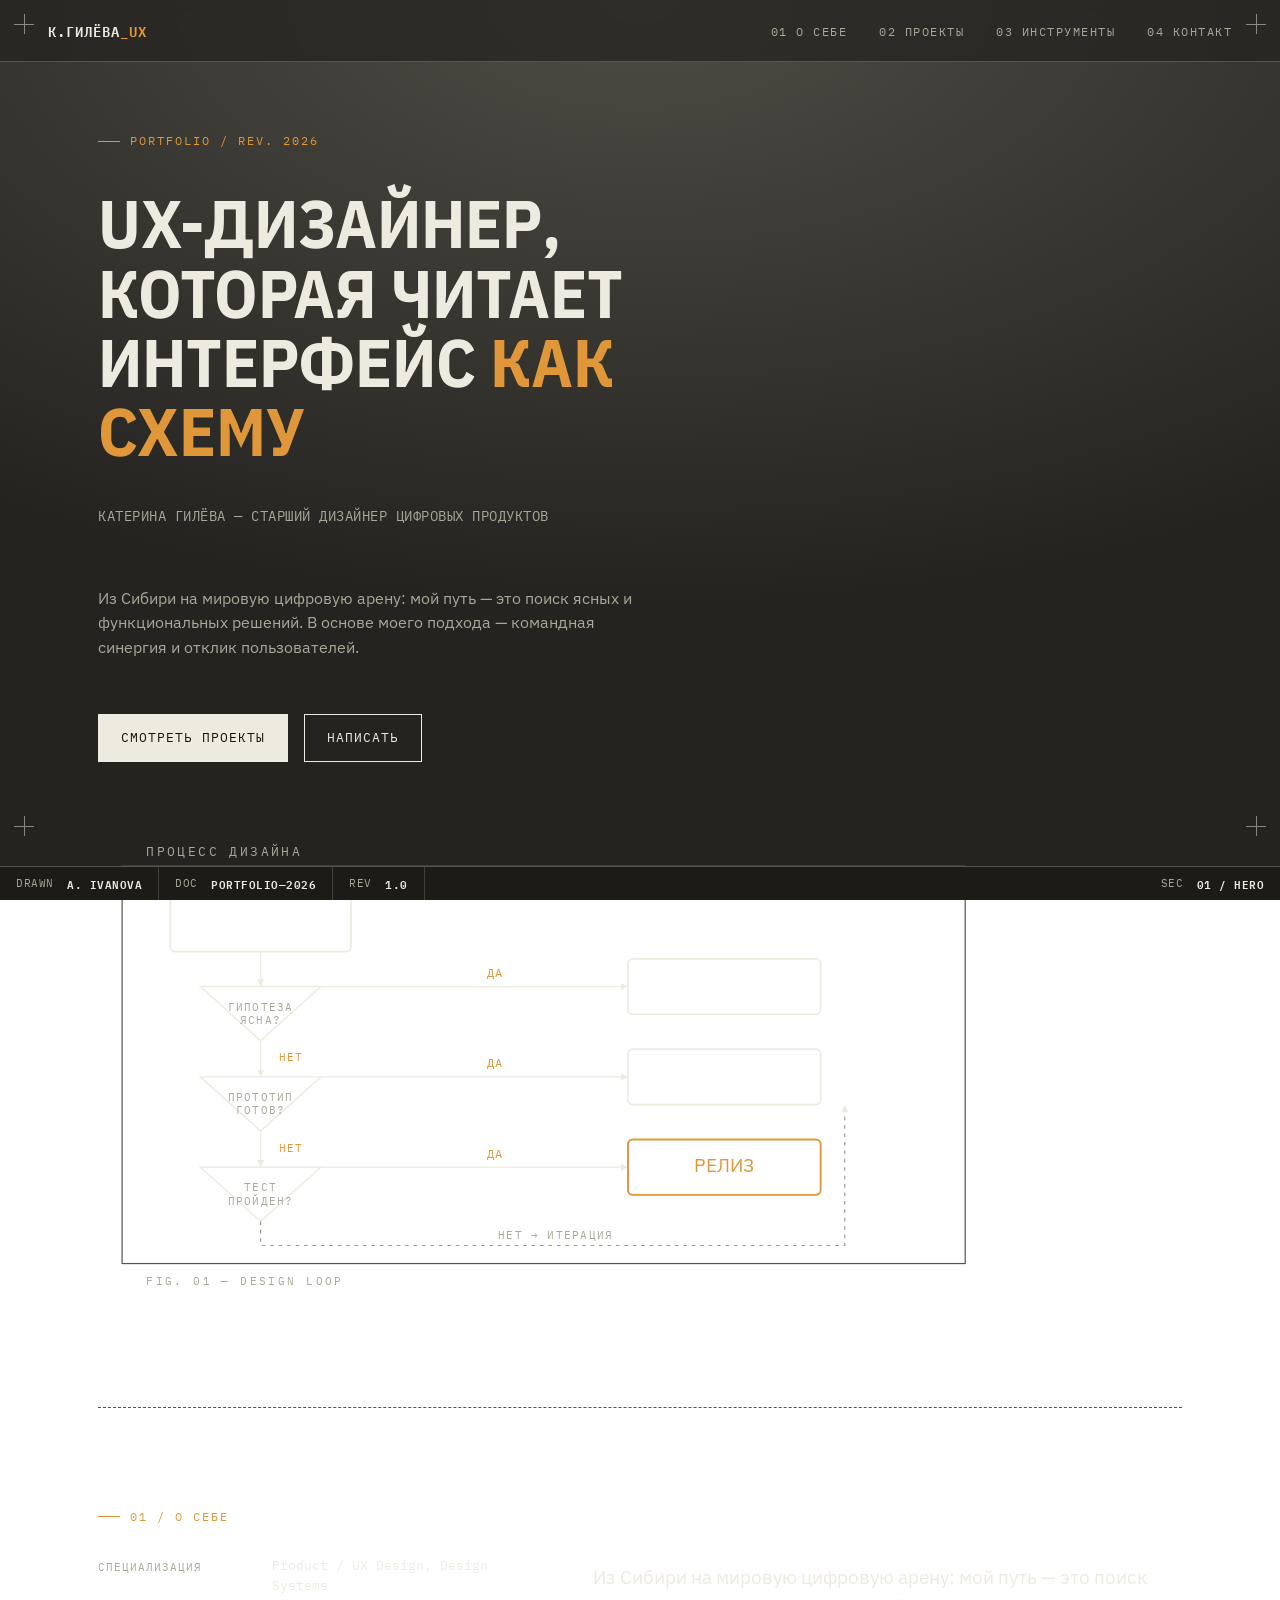
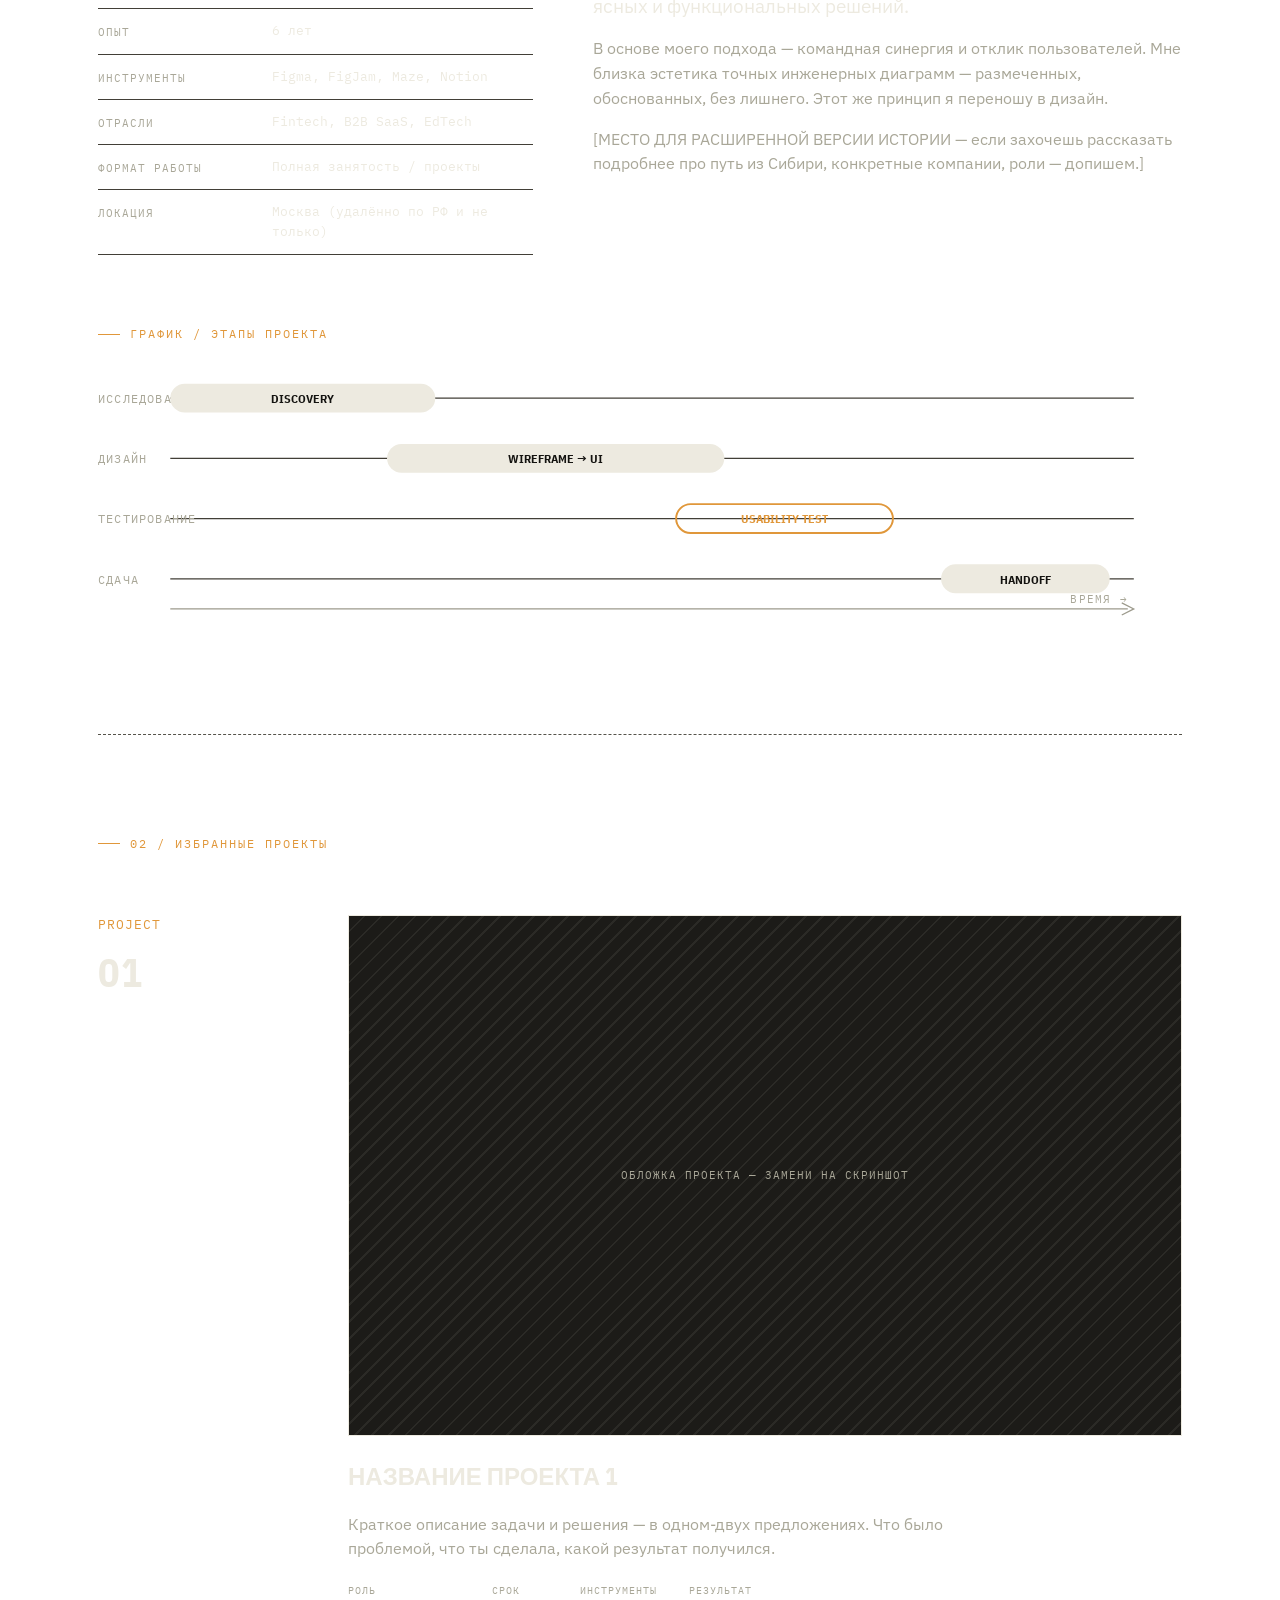
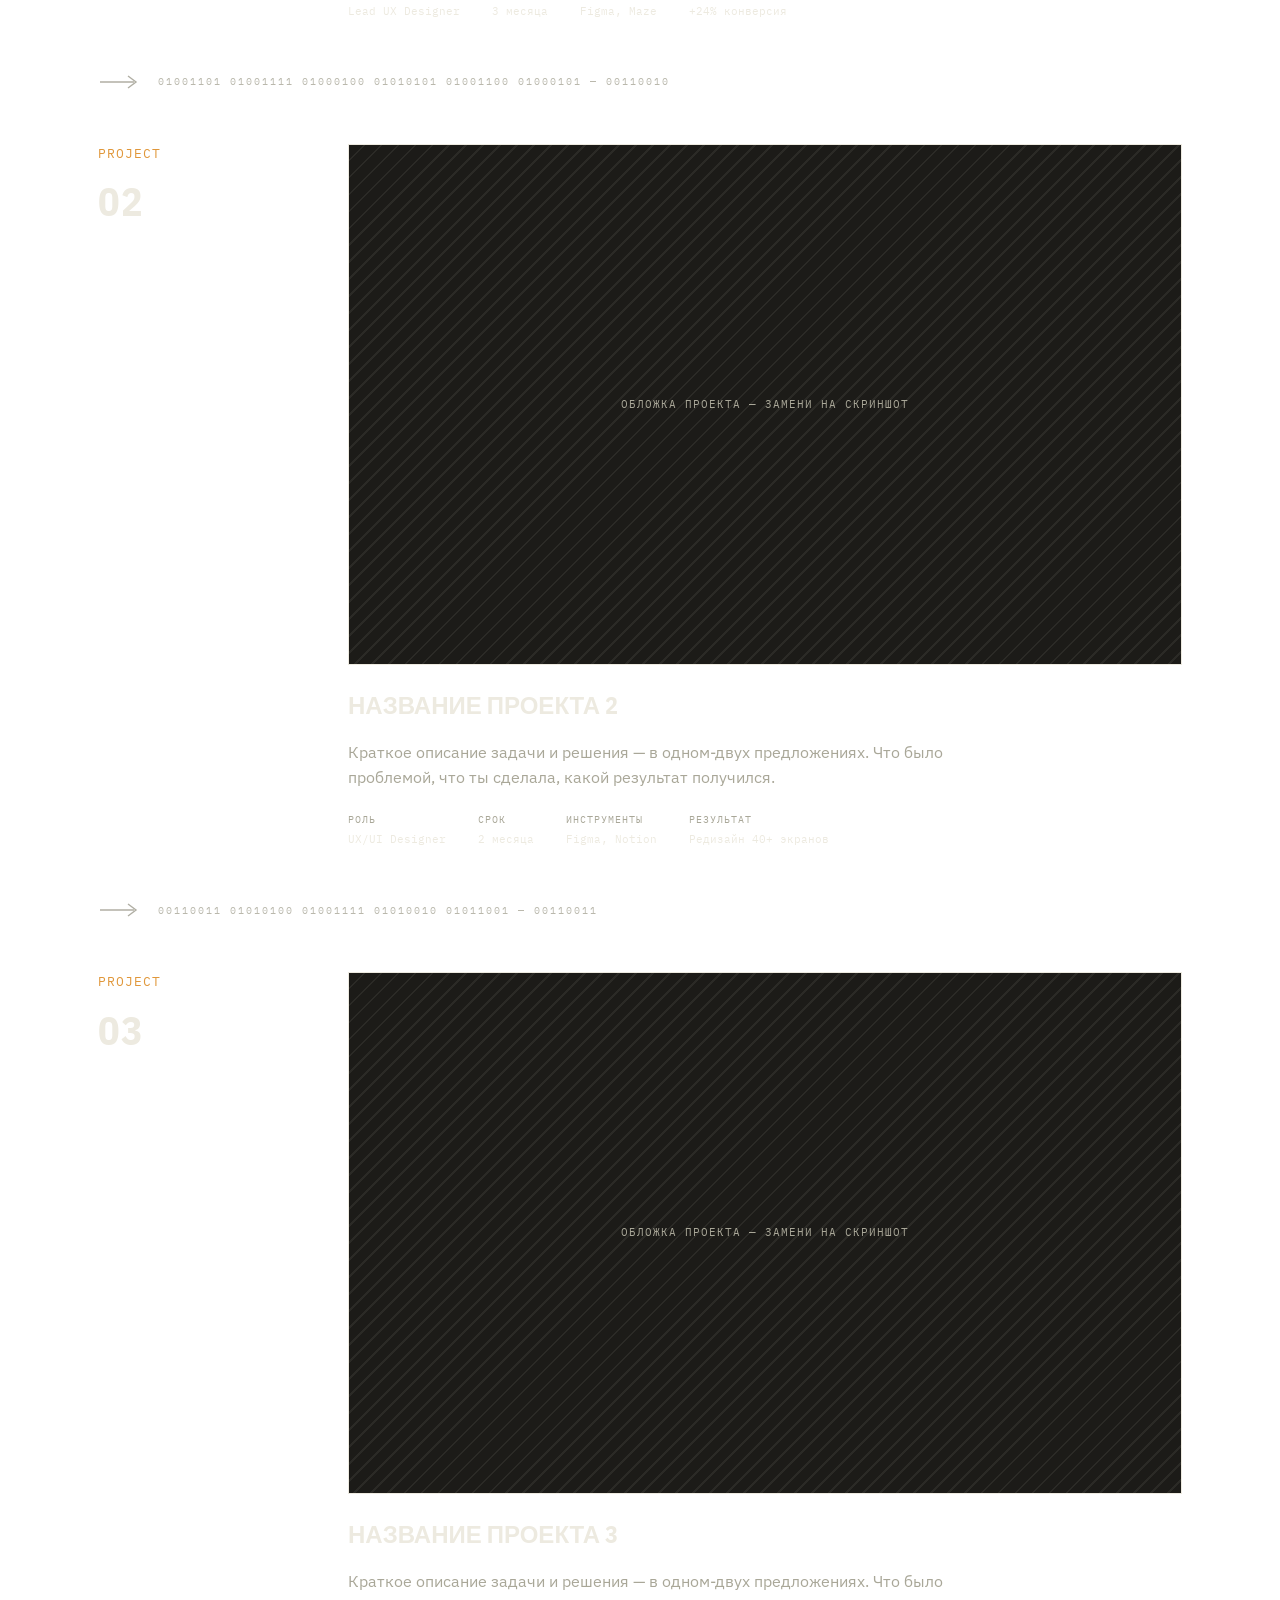
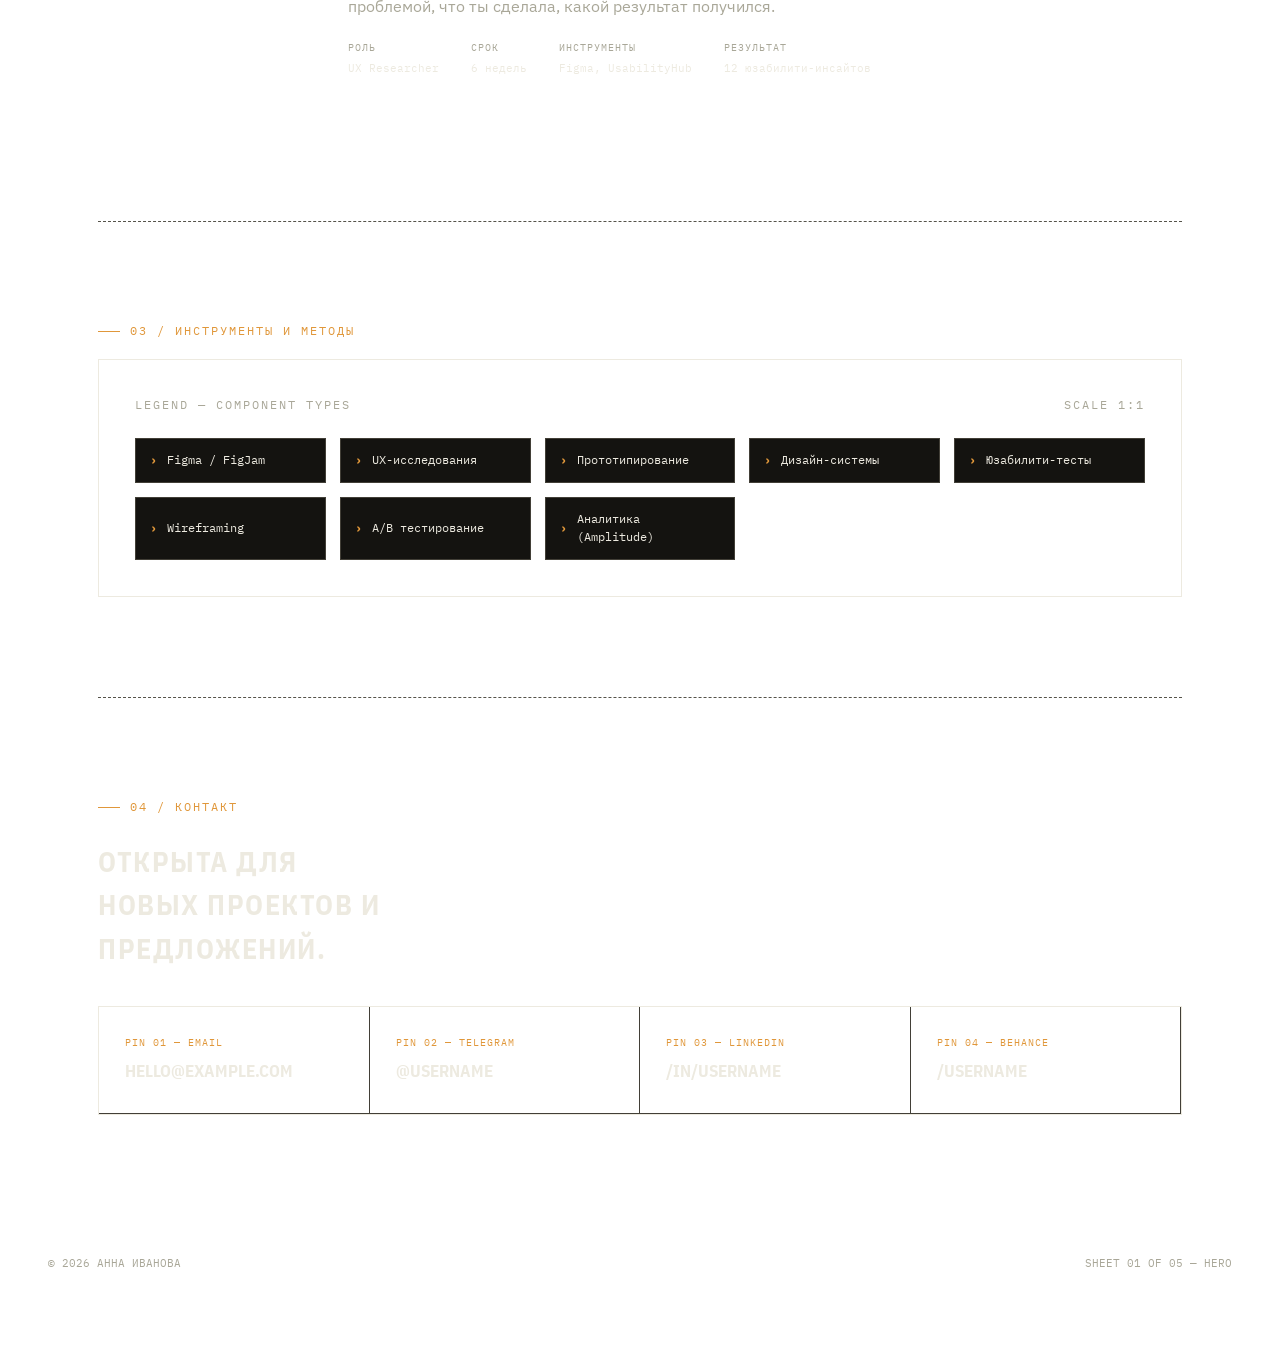
==== index.html @ ee5d172c "Add portfolio site scaffold (HTML/CSS/JS + content briefs) Unpacked from provided files.zip: static " ====
<!DOCTYPE html>
<html lang="ru">
<head>
<meta charset="UTF-8">
<meta name="viewport" content="width=device-width, initial-scale=1.0">
<title>КАТЕРИНА ГИЛЁВА — UX DESIGNER / SCHEMATIC</title>
<link rel="preconnect" href="https://fonts.googleapis.com">
<link href="https://fonts.googleapis.com/css2?family=IBM+Plex+Mono:ital,wght@0,400;0,500;0,600;0,700;1,400&family=IBM+Plex+Sans+Condensed:wght@500;600;700&family=IBM+Plex+Sans:wght@400;500&display=swap" rel="stylesheet">
<link rel="stylesheet" href="css/style.css">
</head>
<body>

<div class="reg tl"></div><div class="reg tr"></div><div class="reg bl"></div><div class="reg br"></div>

<header class="topbar">
  <div class="logo">К.ГИЛЁВА<span>_UX</span></div>
  <nav>
    <a href="#about">01 О себе</a>
    <a href="#work">02 Проекты</a>
    <a href="#skills">03 Инструменты</a>
    <a href="#contact">04 Контакт</a>
  </nav>
</header>

<main>

  <section class="hero" id="top">
    <div class="tag">portfolio / rev. 2026</div>
    <h1>UX-дизайнер, которая читает интерфейс <em>как схему</em></h1>
    <p class="role mono">КАТЕРИНА ГИЛЁВА — СТАРШИЙ ДИЗАЙНЕР ЦИФРОВЫХ ПРОДУКТОВ</p>
    <p class="desc">Из Сибири на мировую цифровую арену: мой путь — это поиск ясных и функциональных решений. В основе моего подхода — командная синергия и отклик пользователей.</p>
    <div class="btn-row">
      <a class="btn solid" href="#work">Смотреть проекты</a>
      <a class="btn ghost" href="#contact">Написать</a>
    </div>

    <div class="diagram">
      <svg viewBox="0 0 900 380" fill="none">
        <defs>
          <marker id="arrow" markerWidth="8" markerHeight="8" refX="6" refY="3" orient="auto">
            <path d="M0,0 L6,3 L0,6 Z" fill="#EDEAE0"/>
          </marker>
        </defs>
        <rect x="20" y="20" width="700" height="330" stroke="#55534a" stroke-width="1" fill="none"/>
        <text x="40" y="12" class="dg-label" style="font-size:11px; letter-spacing:2px;">ПРОЦЕСС ДИЗАЙНА</text>

        <rect x="60" y="45" width="150" height="46" rx="4" stroke="#EDEAE0" stroke-width="1.4" fill="none" class="dg-box"/>
        <text x="135" y="72" text-anchor="middle" class="dg-box"><tspan>БРИФ</tspan></text>

        <path d="M135 91 V120" stroke="#EDEAE0" stroke-width="1" marker-end="url(#arrow)"/>

        <path d="M85 120 L185 120 L135 165 Z" stroke="#EDEAE0" stroke-width="1.2" fill="none"/>
        <text x="135" y="140" text-anchor="middle" class="dg-label" style="font-size:9px;">ГИПОТЕЗА</text>
        <text x="135" y="151" text-anchor="middle" class="dg-label" style="font-size:9px;">ЯСНА?</text>

        <path d="M185 120 H440" stroke="#EDEAE0" stroke-width="1" marker-end="url(#arrow)"/>
        <text x="330" y="112" text-anchor="middle" class="dg-yn">ДА</text>
        <rect x="440" y="97" width="160" height="46" rx="4" stroke="#EDEAE0" stroke-width="1.4" fill="none" class="dg-box"/>
        <text x="520" y="124" text-anchor="middle" class="dg-box">UX-ИССЛЕДОВАНИЕ</text>

        <path d="M135 165 V195" stroke="#EDEAE0" stroke-width="1" marker-end="url(#arrow)"/>
        <text x="150" y="182" class="dg-yn" style="font-size:9px">НЕТ</text>

        <path d="M85 195 L185 195 L135 240 Z" stroke="#EDEAE0" stroke-width="1.2" fill="none"/>
        <text x="135" y="215" text-anchor="middle" class="dg-label" style="font-size:9px;">ПРОТОТИП</text>
        <text x="135" y="226" text-anchor="middle" class="dg-label" style="font-size:9px;">ГОТОВ?</text>

        <path d="M185 195 H440" stroke="#EDEAE0" stroke-width="1" marker-end="url(#arrow)"/>
        <text x="330" y="187" text-anchor="middle" class="dg-yn">ДА</text>
        <rect x="440" y="172" width="160" height="46" rx="4" stroke="#EDEAE0" stroke-width="1.4" fill="none" class="dg-box"/>
        <text x="520" y="199" text-anchor="middle" class="dg-box">ЮЗАБИЛИТИ-ТЕСТ</text>

        <path d="M135 240 V270" stroke="#EDEAE0" stroke-width="1" marker-end="url(#arrow)"/>
        <text x="150" y="257" class="dg-yn" style="font-size:9px">НЕТ</text>

        <path d="M85 270 L185 270 L135 315 Z" stroke="#EDEAE0" stroke-width="1.2" fill="none"/>
        <text x="135" y="290" text-anchor="middle" class="dg-label" style="font-size:9px;">ТЕСТ</text>
        <text x="135" y="301" text-anchor="middle" class="dg-label" style="font-size:9px;">ПРОЙДЕН?</text>

        <path d="M185 270 H440" stroke="#EDEAE0" stroke-width="1" marker-end="url(#arrow)"/>
        <text x="330" y="262" text-anchor="middle" class="dg-yn">ДА</text>
        <rect x="440" y="247" width="160" height="46" rx="4" stroke="#e0973a" stroke-width="1.6" fill="none" class="dg-box"/>
        <text x="520" y="274" text-anchor="middle" class="dg-box" style="fill:#e0973a">РЕЛИЗ</text>

        <path d="M135 315 V335 H620 V218" stroke="#9c9a8c" stroke-width="1" stroke-dasharray="3 4" marker-end="url(#arrow)"/>
        <text x="380" y="330" text-anchor="middle" class="dg-label" style="font-size:9px">НЕТ → ИТЕРАЦИЯ</text>

        <text x="40" y="368" class="dg-label" style="font-size:9px; letter-spacing:2px;">FIG. 01 — DESIGN LOOP</text>
      </svg>
    </div>
  </section>

  <section id="about">
    <div class="tag">01 / о себе</div>
    <div class="about-grid">
      <table class="spec-table">
        <tr><td>Специализация</td><td>Product / UX Design, Design Systems</td></tr>
        <tr><td>Опыт</td><td>6 лет</td></tr>
        <tr><td>Инструменты</td><td>Figma, FigJam, Maze, Notion</td></tr>
        <tr><td>Отрасли</td><td>Fintech, B2B SaaS, EdTech</td></tr>
        <tr><td>Формат работы</td><td>Полная занятость / проекты</td></tr>
        <tr><td>Локация</td><td>Москва (удалённо по РФ и не только)</td></tr>
      </table>
      <div class="about-text">
        <p>Из Сибири на мировую цифровую арену: мой путь — это поиск ясных и функциональных решений.</p>
        <p>В основе моего подхода — командная синергия и отклик пользователей. Мне близка эстетика точных инженерных диаграмм — размеченных, обоснованных, без лишнего. Этот же принцип я переношу в дизайн.</p>
        <p>[МЕСТО ДЛЯ РАСШИРЕННОЙ ВЕРСИИ ИСТОРИИ — если захочешь рассказать подробнее про путь из Сибири, конкретные компании, роли — допишем.]</p>
      </div>
    </div>

    <div class="tag" style="margin-top:10px;">график / этапы проекта</div>
    <div class="timing">
      <svg viewBox="0 0 900 220" fill="none">
        <line x1="60" y1="30" x2="860" y2="30" stroke="#423f37" stroke-width="1"/>
        <text x="0" y="34" class="track-label">ИССЛЕДОВАНИЕ</text>
        <rect x="60" y="18" width="220" height="24" rx="12" fill="#EDEAE0"/>
        <text x="170" y="34" text-anchor="middle" class="bar-label">DISCOVERY</text>

        <line x1="60" y1="80" x2="860" y2="80" stroke="#423f37" stroke-width="1"/>
        <text x="0" y="84" class="track-label">ДИЗАЙН</text>
        <rect x="240" y="68" width="280" height="24" rx="12" fill="#EDEAE0"/>
        <text x="380" y="84" text-anchor="middle" class="bar-label">WIREFRAME → UI</text>

        <line x1="60" y1="130" x2="860" y2="130" stroke="#423f37" stroke-width="1"/>
        <text x="0" y="134" class="track-label">ТЕСТИРОВАНИЕ</text>
        <rect x="480" y="118" width="180" height="24" rx="12" fill="none" stroke="#e0973a" stroke-width="1.6"/>
        <text x="570" y="134" text-anchor="middle" class="bar-label" style="fill:#e0973a">USABILITY TEST</text>

        <line x1="60" y1="180" x2="860" y2="180" stroke="#423f37" stroke-width="1"/>
        <text x="0" y="184" class="track-label">СДАЧА</text>
        <rect x="700" y="168" width="140" height="24" rx="12" fill="#EDEAE0"/>
        <text x="770" y="184" text-anchor="middle" class="bar-label">HANDOFF</text>

        <path d="M60 205 H855" stroke="#9c9a8c" stroke-width="1"/>
        <path d="M850 200 L860 205 L850 210" stroke="#9c9a8c" stroke-width="1" fill="none"/>
        <text x="855" y="200" text-anchor="end" class="track-label" style="font-size:9px">ВРЕМЯ →</text>
      </svg>
    </div>
  </section>

  <section id="work">
    <div class="tag">02 / избранные проекты</div>

    <div class="project">
      <div class="proj-id">PROJECT<span class="n">01</span></div>
      <div>
        <div class="proj-thumb"><span>ОБЛОЖКА ПРОЕКТА — ЗАМЕНИ НА СКРИНШОТ</span></div>
        <h3 class="proj-title">Название проекта 1</h3>
        <p class="proj-desc">Краткое описание задачи и решения — в одном-двух предложениях. Что было проблемой, что ты сделала, какой результат получился.</p>
        <div class="proj-meta">
          <div><span>Роль</span>Lead UX Designer</div>
          <div><span>Срок</span>3 месяца</div>
          <div><span>Инструменты</span>Figma, Maze</div>
          <div><span>Результат</span>+24% конверсия</div>
        </div>
      </div>
    </div>

    <div class="flow-divider">
      <svg width="46" height="20" viewBox="0 0 46 20"><path d="M2 10 H36" stroke="#9c9a8c" stroke-width="1.4"/><path d="M30 4 L38 10 L30 16" stroke="#9c9a8c" stroke-width="1.4" fill="none"/></svg>
      <div class="bits">01001101 01001111 01000100 01010101 01001100 01000101 — 00110010</div>
    </div>

    <div class="project">
      <div class="proj-id">PROJECT<span class="n">02</span></div>
      <div>
        <div class="proj-thumb"><span>ОБЛОЖКА ПРОЕКТА — ЗАМЕНИ НА СКРИНШОТ</span></div>
        <h3 class="proj-title">Название проекта 2</h3>
        <p class="proj-desc">Краткое описание задачи и решения — в одном-двух предложениях. Что было проблемой, что ты сделала, какой результат получился.</p>
        <div class="proj-meta">
          <div><span>Роль</span>UX/UI Designer</div>
          <div><span>Срок</span>2 месяца</div>
          <div><span>Инструменты</span>Figma, Notion</div>
          <div><span>Результат</span>Редизайн 40+ экранов</div>
        </div>
      </div>
    </div>

    <div class="flow-divider">
      <svg width="46" height="20" viewBox="0 0 46 20"><path d="M2 10 H36" stroke="#9c9a8c" stroke-width="1.4"/><path d="M30 4 L38 10 L30 16" stroke="#9c9a8c" stroke-width="1.4" fill="none"/></svg>
      <div class="bits">00110011 01010100 01001111 01010010 01011001 — 00110011</div>
    </div>

    <div class="project">
      <div class="proj-id">PROJECT<span class="n">03</span></div>
      <div>
        <div class="proj-thumb"><span>ОБЛОЖКА ПРОЕКТА — ЗАМЕНИ НА СКРИНШОТ</span></div>
        <h3 class="proj-title">Название проекта 3</h3>
        <p class="proj-desc">Краткое описание задачи и решения — в одном-двух предложениях. Что было проблемой, что ты сделала, какой результат получился.</p>
        <div class="proj-meta">
          <div><span>Роль</span>UX Researcher</div>
          <div><span>Срок</span>6 недель</div>
          <div><span>Инструменты</span>Figma, UsabilityHub</div>
          <div><span>Результат</span>12 юзабилити-инсайтов</div>
        </div>
      </div>
    </div>

  </section>

  <section id="skills">
    <div class="tag">03 / инструменты и методы</div>
    <div class="legend-box">
      <div class="legend-title">
        <span>LEGEND — COMPONENT TYPES</span>
        <span>SCALE 1:1</span>
      </div>
      <div class="legend-grid">
        <div class="chip">Figma / FigJam</div>
        <div class="chip">UX-исследования</div>
        <div class="chip">Прототипирование</div>
        <div class="chip">Дизайн-системы</div>
        <div class="chip">Юзабилити-тесты</div>
        <div class="chip">Wireframing</div>
        <div class="chip">A/B тестирование</div>
        <div class="chip">Аналитика (Amplitude)</div>
      </div>
    </div>
  </section>

  <section id="contact" style="border-bottom:none;">
    <div class="tag">04 / контакт</div>
    <h2 class="caps" style="font-size:28px; max-width:20ch; margin-bottom:36px;">Открыта для новых проектов и предложений.</h2>
    <div class="connector">
      <a class="pin" href="mailto:hello@example.com"><div class="pin-n">PIN 01 — EMAIL</div><div class="pin-label">hello@example.com</div></a>
      <a class="pin" href="#"><div class="pin-n">PIN 02 — TELEGRAM</div><div class="pin-label">@username</div></a>
      <a class="pin" href="#"><div class="pin-n">PIN 03 — LINKEDIN</div><div class="pin-label">/in/username</div></a>
      <a class="pin" href="#"><div class="pin-n">PIN 04 — BEHANCE</div><div class="pin-label">/username</div></a>
    </div>
  </section>

</main>

<footer>
  <span>© 2026 АННА ИВАНОВА</span>
  <span id="sheet-label">SHEET 01 OF 04 — ABOUT</span>
</footer>

<div class="titleblock">
  <div>DRAWN&nbsp;<b>A. IVANOVA</b></div>
  <div>DOC&nbsp;<b>PORTFOLIO—2026</b></div>
  <div>REV&nbsp;<b>1.0</b></div>
  <div id="section-indicator">SEC&nbsp;<b>01 / HERO</b></div>
</div>

<script src="js/script.js"></script>

</body>
</html>
---- css/style.css ----
:root{
    --bg-top:#4d4c44;
    --bg-bot:#242320;
    --panel:#141310;
    --line:#EDEAE0;
    --line-dim:#9c9a8c;
    --ink:#EDEAE0;
    --ink-dim:#a9a798;
    --accent:#e0973a;
    --accent-dim:#e0973a33;
  }
  *{box-sizing:border-box;}
  html{scroll-behavior:smooth;}
  body{
    margin:0;
    color:var(--ink);
    font-family:'IBM Plex Sans', sans-serif;
    font-size:16px;
    line-height:1.55;
    background:radial-gradient(ellipse 120% 90% at 50% 0%, var(--bg-top), var(--bg-bot) 75%);
    background-attachment:fixed;
  }
  ::selection{background:var(--accent); color:#141310;}
  .mono{font-family:'IBM Plex Mono', monospace;}
  .caps{
    font-family:'IBM Plex Sans Condensed','IBM Plex Sans',sans-serif;
    font-stretch:condensed; font-weight:700; text-transform:uppercase; letter-spacing:1.5px;
  }

  .reg{position:fixed; width:20px; height:20px; z-index:50; pointer-events:none; opacity:.5;}
  .reg::before,.reg::after{content:"";position:absolute;background:var(--line);}
  .reg::before{width:100%;height:1px;top:50%;}
  .reg::after{width:1px;height:100%;left:50%;}
  .reg.tl{top:14px;left:14px;} .reg.tr{top:14px;right:14px;}
  .reg.bl{bottom:64px;left:14px;} .reg.br{bottom:64px;right:14px;}

  header.topbar{
    position:sticky; top:0; z-index:40;
    display:flex; justify-content:space-between; align-items:center;
    padding:18px 48px;
    background:rgba(36,35,32,0.75);
    backdrop-filter:blur(6px);
    border-bottom:1px solid #55534a;
  }
  .logo{font-family:'IBM Plex Mono', monospace; font-weight:600; letter-spacing:1px; font-size:14px;}
  .logo span{color:var(--accent);}
  nav a{
    font-family:'IBM Plex Mono', monospace;
    font-size:12px; letter-spacing:1.5px; text-transform:uppercase;
    color:var(--ink-dim); text-decoration:none; margin-left:28px;
    border-bottom:1px solid transparent; padding-bottom:2px;
    transition:color .15s, border-color .15s;
  }
  nav a:hover, nav a.active{color:var(--ink); border-color:var(--accent);}

  main{max-width:1180px; margin:0 auto; padding:0 48px;}
  section{padding:100px 0; border-bottom:1px dashed #55534a; position:relative;}
  .tag{
    font-family:'IBM Plex Mono', monospace; font-size:12px; letter-spacing:2px;
    text-transform:uppercase; color:var(--accent); display:flex; align-items:center; gap:10px;
    margin-bottom:18px;
  }
  .tag::before{content:""; width:22px; height:1px; background:var(--accent);}

  /* HERO */
  .hero{display:grid; grid-template-columns:1fr; gap:20px; padding-top:70px;}
  h1{
    font-family:'IBM Plex Sans Condensed','IBM Plex Sans',sans-serif; font-stretch:condensed;
    font-size:clamp(36px, 6vw, 68px);
    line-height:1.02; margin:0 0 20px; font-weight:700; letter-spacing:0px; text-transform:uppercase;
    max-width:16ch;
  }
  h1 em{font-style:normal; color:var(--accent);}
  .hero p.role{font-family:'IBM Plex Mono', monospace; font-size:14px; color:var(--ink-dim); margin:0 0 22px; letter-spacing:.5px;}
  .hero p.desc{max-width:56ch; color:var(--ink-dim); margin-bottom:34px;}
  .btn-row{display:flex; gap:16px; flex-wrap:wrap; margin-bottom:60px;}
  .btn{
    font-family:'IBM Plex Mono', monospace; font-size:13px; letter-spacing:1px; text-transform:uppercase;
    padding:13px 22px; text-decoration:none; display:inline-block; border:1px solid var(--line);
    color:var(--ink); transition:background .15s, color .15s;
  }
  .btn.solid{background:var(--line); color:#141310;}
  .btn.solid:hover{background:var(--accent); border-color:var(--accent); color:#141310;}
  .btn.ghost:hover{background:var(--line); color:#141310;}

  .diagram{width:100%;}
  .diagram svg{width:100%; height:auto; overflow:visible;}
  .dg-box text{font-family:'IBM Plex Sans Condensed',sans-serif; font-stretch:condensed; font-weight:700; text-transform:uppercase; fill:var(--ink); font-size:12px;}
  .dg-label{font-family:'IBM Plex Mono', monospace; font-size:10px; fill:var(--ink-dim); letter-spacing:1px;}
  .dg-yn{font-family:'IBM Plex Mono', monospace; font-size:10px; fill:var(--accent); letter-spacing:1px;}

  /* TITLE BLOCK */
  .titleblock{
    position:fixed; bottom:0; left:0; right:0; z-index:40;
    display:flex; font-family:'IBM Plex Mono', monospace; font-size:11px;
    border-top:1px solid #55534a; background:#1c1b18;
    letter-spacing:0.5px;
  }
  .titleblock div{
    padding:8px 16px; border-right:1px solid #423f37; color:var(--ink-dim);
    display:flex; align-items:center; gap:6px;
  }
  .titleblock div b{color:var(--ink); font-weight:600;}
  .titleblock div:last-child{border-right:none; margin-left:auto;}

  /* TIMING DIAGRAM (process) */
  .timing{width:100%; overflow-x:auto;}
  .timing svg{min-width:640px; width:100%; height:auto;}
  .track-label{font-family:'IBM Plex Mono',monospace; font-size:10px; fill:var(--ink-dim); letter-spacing:1px;}
  .bar-label{font-family:'IBM Plex Sans Condensed',sans-serif; font-stretch:condensed; font-weight:700; fill:#141310; font-size:10px; text-transform:uppercase;}

  /* ABOUT */
  .about-grid{display:grid; grid-template-columns:0.85fr 1.15fr; gap:60px; margin-bottom:70px;}
  .spec-table{width:100%; border-collapse:collapse; font-family:'IBM Plex Mono', monospace; font-size:13px;}
  .spec-table tr{border-bottom:1px solid #423f37;}
  .spec-table td{padding:12px 0; vertical-align:top;}
  .spec-table td:first-child{color:var(--ink-dim); width:40%; text-transform:uppercase; letter-spacing:1px; font-size:11px; padding-top:15px;}
  .about-text p{color:var(--ink-dim); margin-bottom:16px;}
  .about-text p:first-child{color:var(--ink); font-size:19px; line-height:1.5;}

  /* DATA-FLOW divider */
  .flow-divider{display:flex; align-items:center; gap:14px; margin:8px 0 8px; opacity:.8;}
  .flow-divider .bits{font-family:'IBM Plex Mono',monospace; font-size:10px; letter-spacing:2px; color:var(--ink-dim); white-space:nowrap; overflow:hidden;}
  .flow-divider svg{flex-shrink:0;}

  /* PROJECTS */
  .project{display:grid; grid-template-columns:210px 1fr; gap:40px; padding:44px 0;}
  .proj-id{font-family:'IBM Plex Mono', monospace; color:var(--accent); font-size:13px; letter-spacing:1px;}
  .proj-id .n{display:block; font-family:'IBM Plex Sans Condensed',sans-serif; font-stretch:condensed; font-size:40px; color:var(--ink); font-weight:700; margin-top:6px;}
  .proj-thumb{
    aspect-ratio:16/10; border:1px solid var(--line); background:#1c1b18;
    display:flex; align-items:center; justify-content:center; position:relative; overflow:hidden;
    font-family:'IBM Plex Mono', monospace; font-size:11px; color:var(--ink-dim); letter-spacing:1px; margin-bottom:22px;
  }
  .proj-thumb::before{content:""; position:absolute; inset:0; background:
    repeating-linear-gradient(135deg, transparent, transparent 10px, #2b2a26 10px, #2b2a26 12px);}
  .proj-thumb span{position:relative; padding:0 16px; text-align:center;}
  .proj-title{font-family:'IBM Plex Sans Condensed',sans-serif; font-stretch:condensed; text-transform:uppercase; font-size:24px; font-weight:700; margin:0 0 12px;}
  .proj-desc{color:var(--ink-dim); max-width:60ch; margin-bottom:22px;}
  .proj-meta{display:flex; gap:32px; flex-wrap:wrap; font-family:'IBM Plex Mono', monospace; font-size:11px;}
  .proj-meta div span{display:block; color:var(--ink-dim); text-transform:uppercase; letter-spacing:1px; font-size:10px; margin-bottom:4px;}

  /* SKILLS as chip blocks */
  .legend-box{border:1px solid var(--line); padding:36px;}
  .legend-title{font-family:'IBM Plex Mono', monospace; font-size:12px; letter-spacing:2px; text-transform:uppercase; color:var(--ink-dim); margin-bottom:24px; display:flex; justify-content:space-between;}
  .legend-grid{display:grid; grid-template-columns:repeat(auto-fill, minmax(190px,1fr)); gap:14px;}
  .chip{
    display:flex; align-items:center; gap:0; font-family:'IBM Plex Mono', monospace; font-size:12px;
    background:var(--panel); border:1px solid #423f37; padding:12px 14px;
  }
  .chip::before{content:"›"; color:var(--accent); margin-right:10px; font-weight:700;}

  /* CONTACT */
  .connector{border:1px solid var(--line); display:flex; flex-wrap:wrap;}
  .pin{
    flex:1 1 200px; padding:28px 26px; border-right:1px solid #423f37; border-bottom:1px solid #423f37;
    text-decoration:none; color:var(--ink); transition:background .15s;
  }
  .pin:hover{background:var(--accent-dim);}
  .pin .pin-n{font-family:'IBM Plex Mono', monospace; font-size:10px; color:var(--accent); letter-spacing:1px;}
  .pin .pin-label{font-family:'IBM Plex Sans Condensed',sans-serif; font-stretch:condensed; font-size:17px; margin-top:8px; font-weight:700; text-transform:uppercase;}

  footer{padding:40px 48px 90px; font-family:'IBM Plex Mono', monospace; font-size:11px; color:var(--ink-dim); display:flex; justify-content:space-between;}

  @media (max-width: 860px){
    header.topbar{padding:16px 20px;}
    nav{display:none;}
    main{padding:0 20px;}
    .about-grid{grid-template-columns:1fr;}
    .project{grid-template-columns:1fr;}
    .titleblock{flex-wrap:wrap;}
    .titleblock div:nth-child(3){display:none;}
    .reg.bl, .reg.br{display:none;}
  }
  @media (prefers-reduced-motion: reduce){ html{scroll-behavior:auto;} }
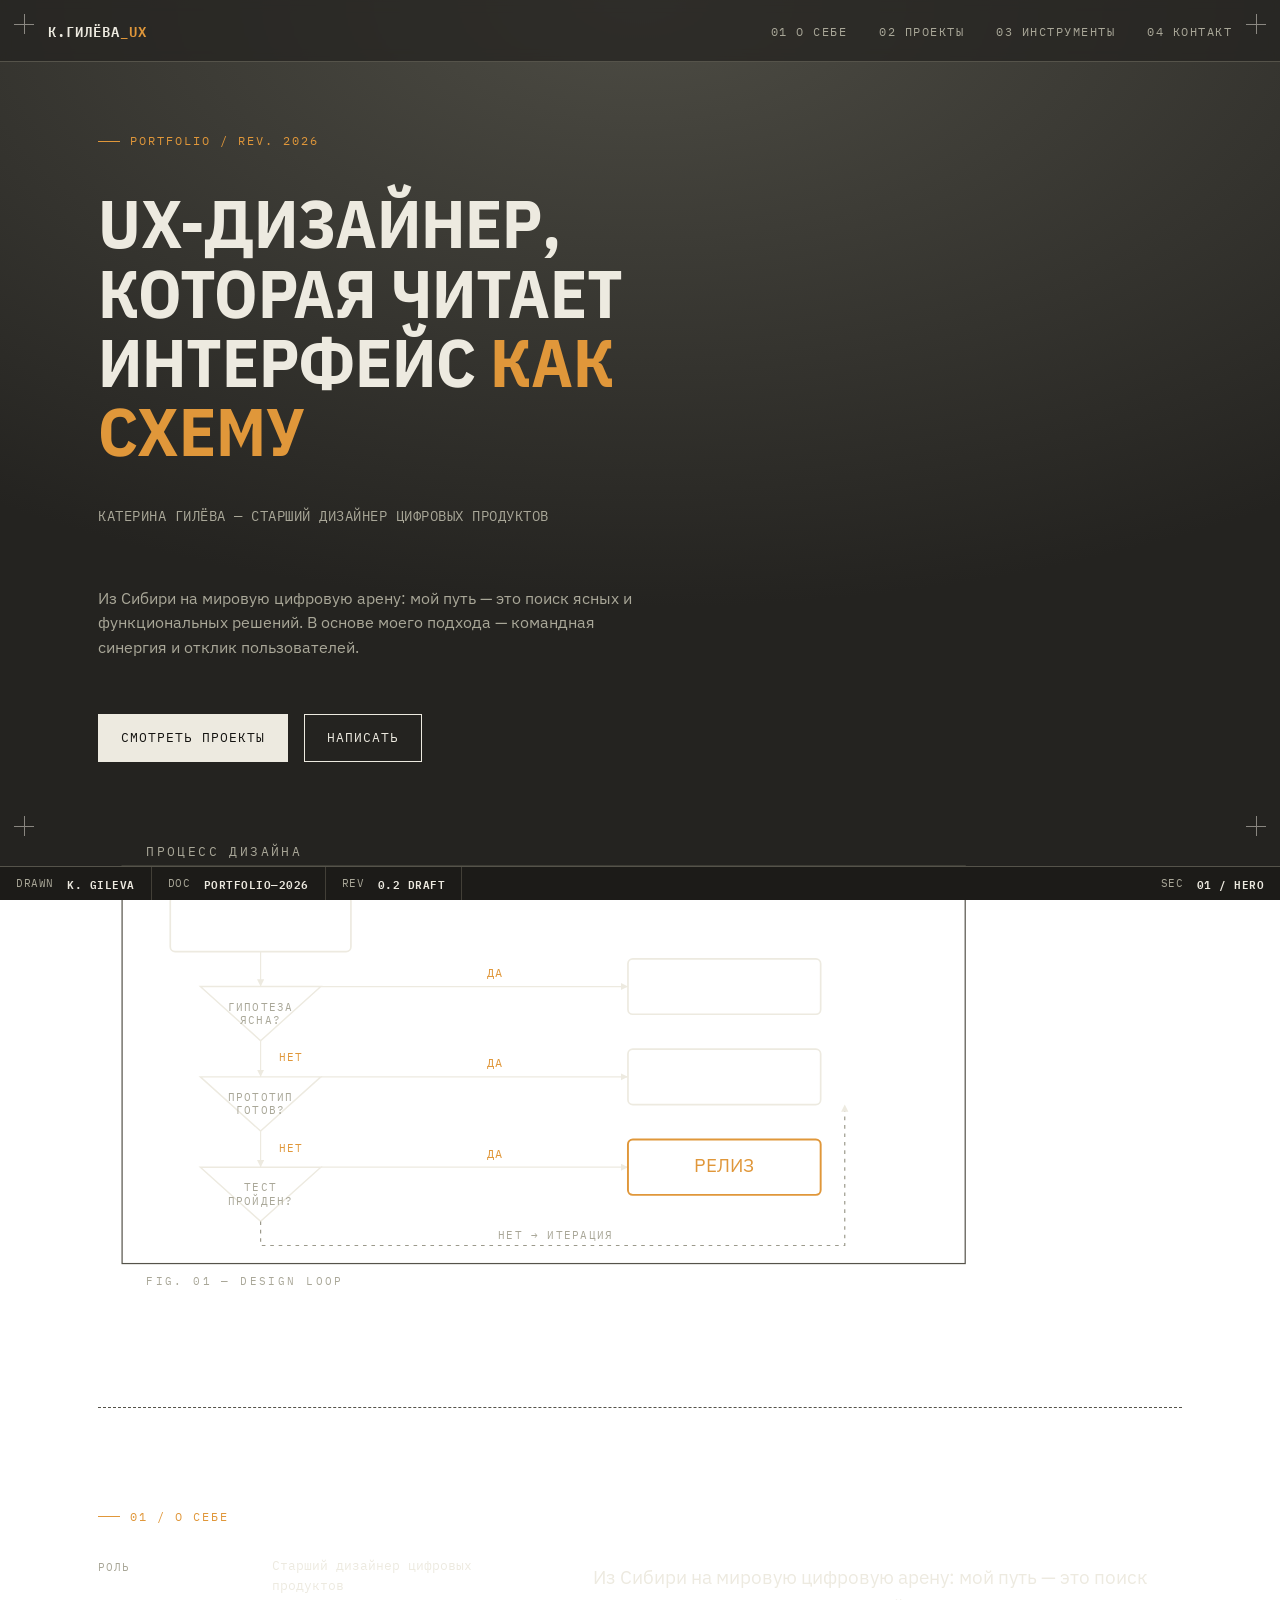
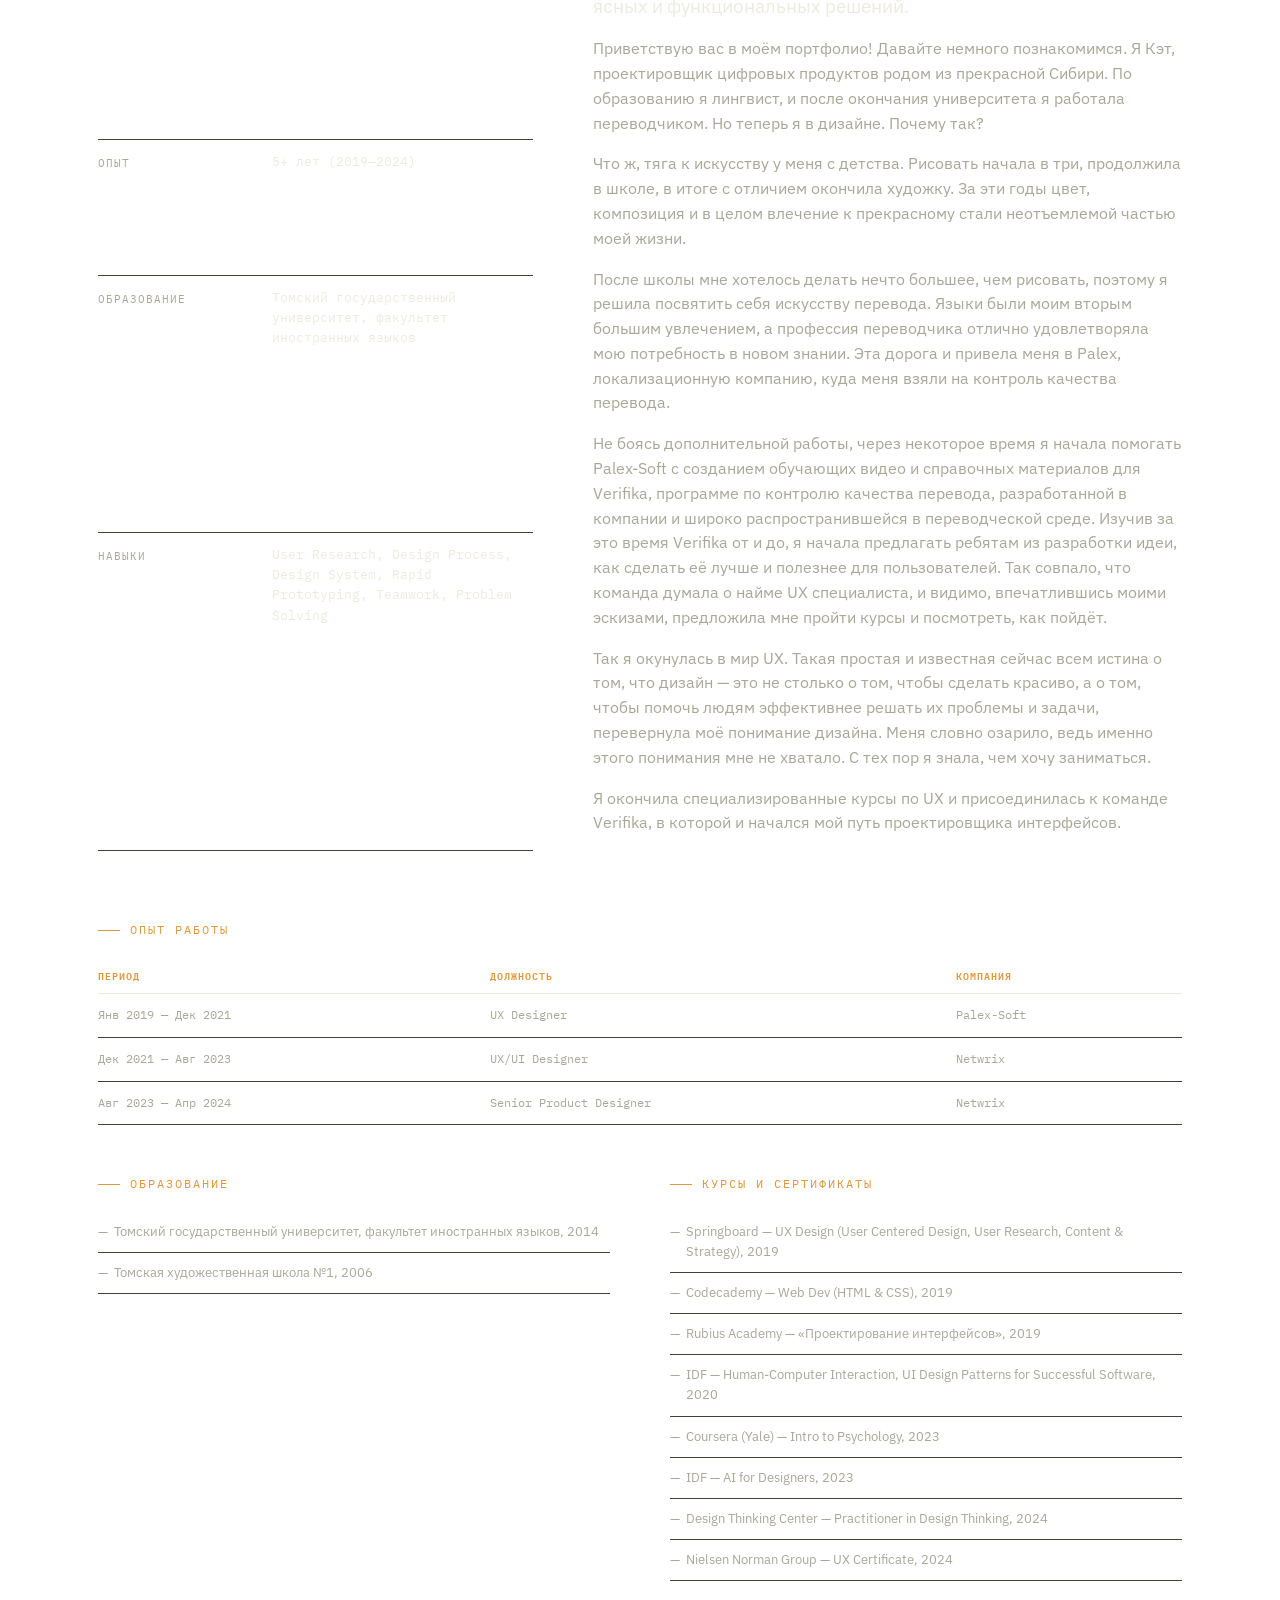
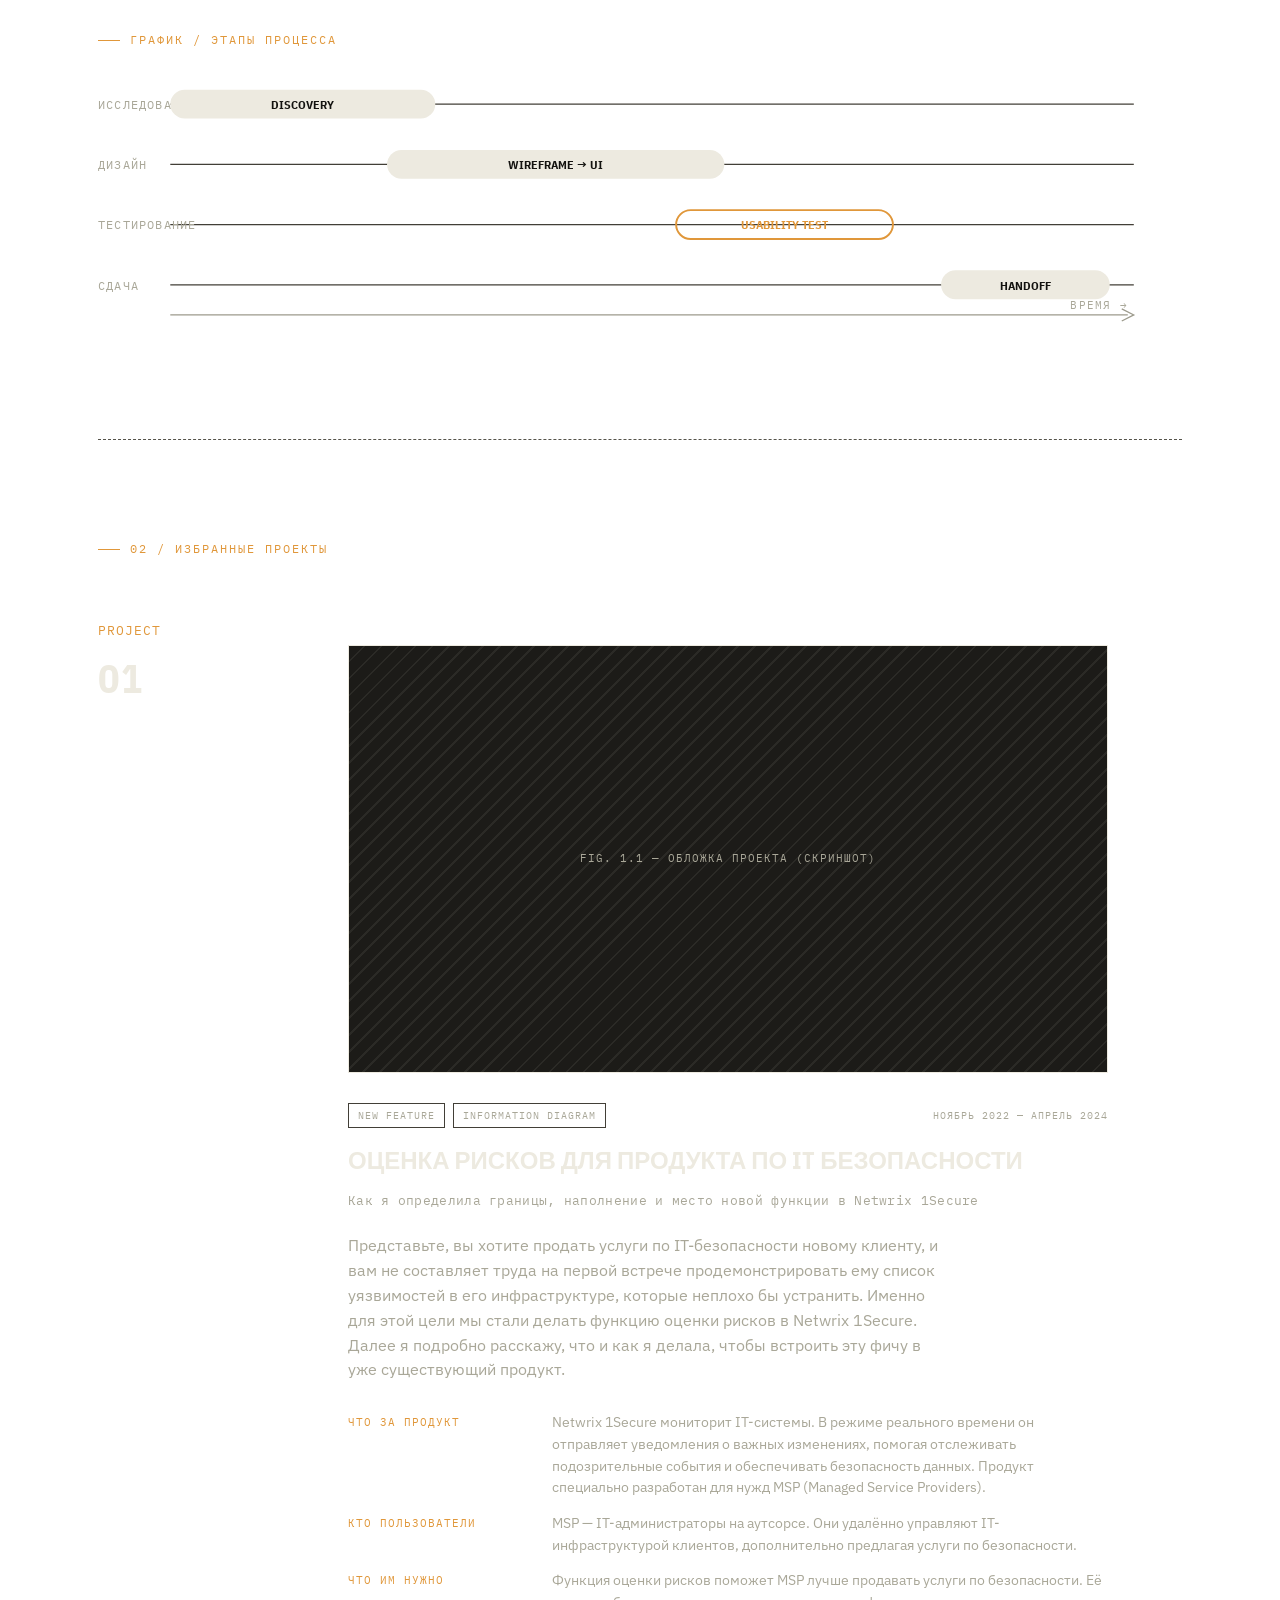
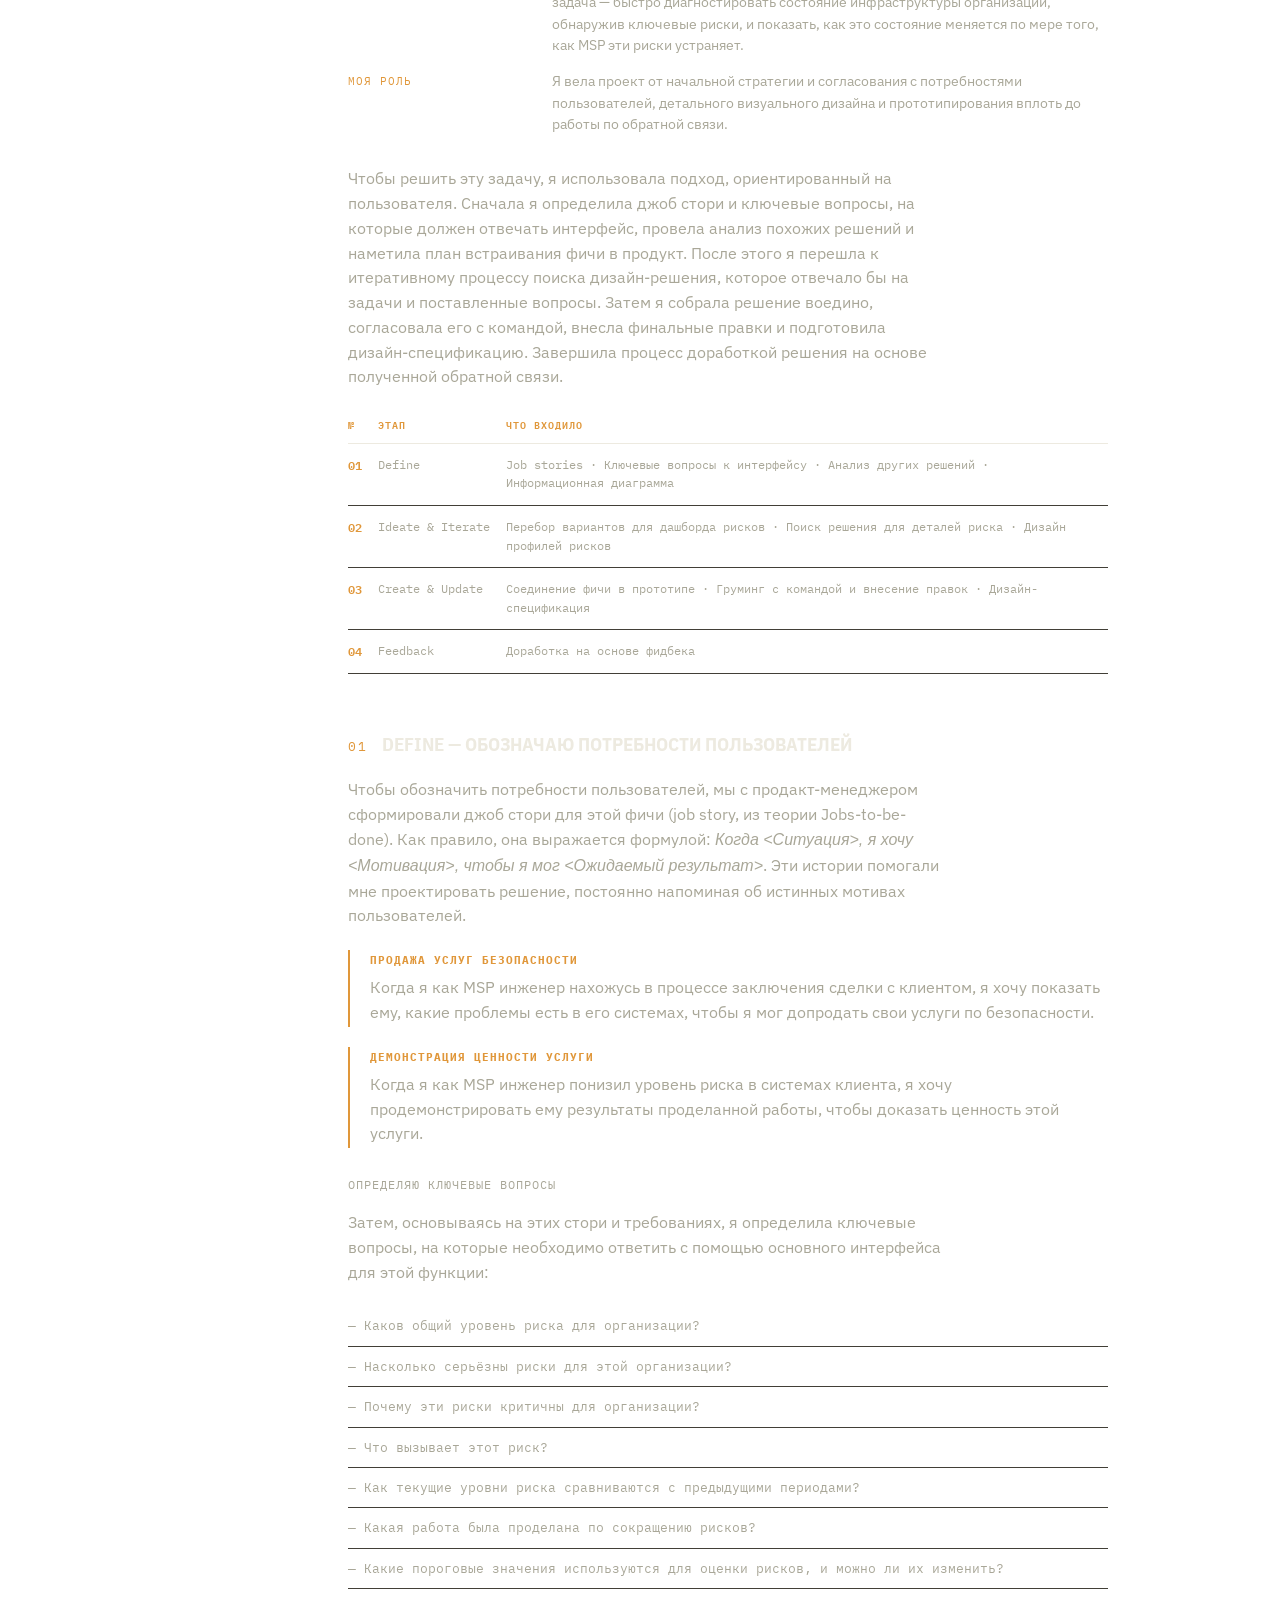
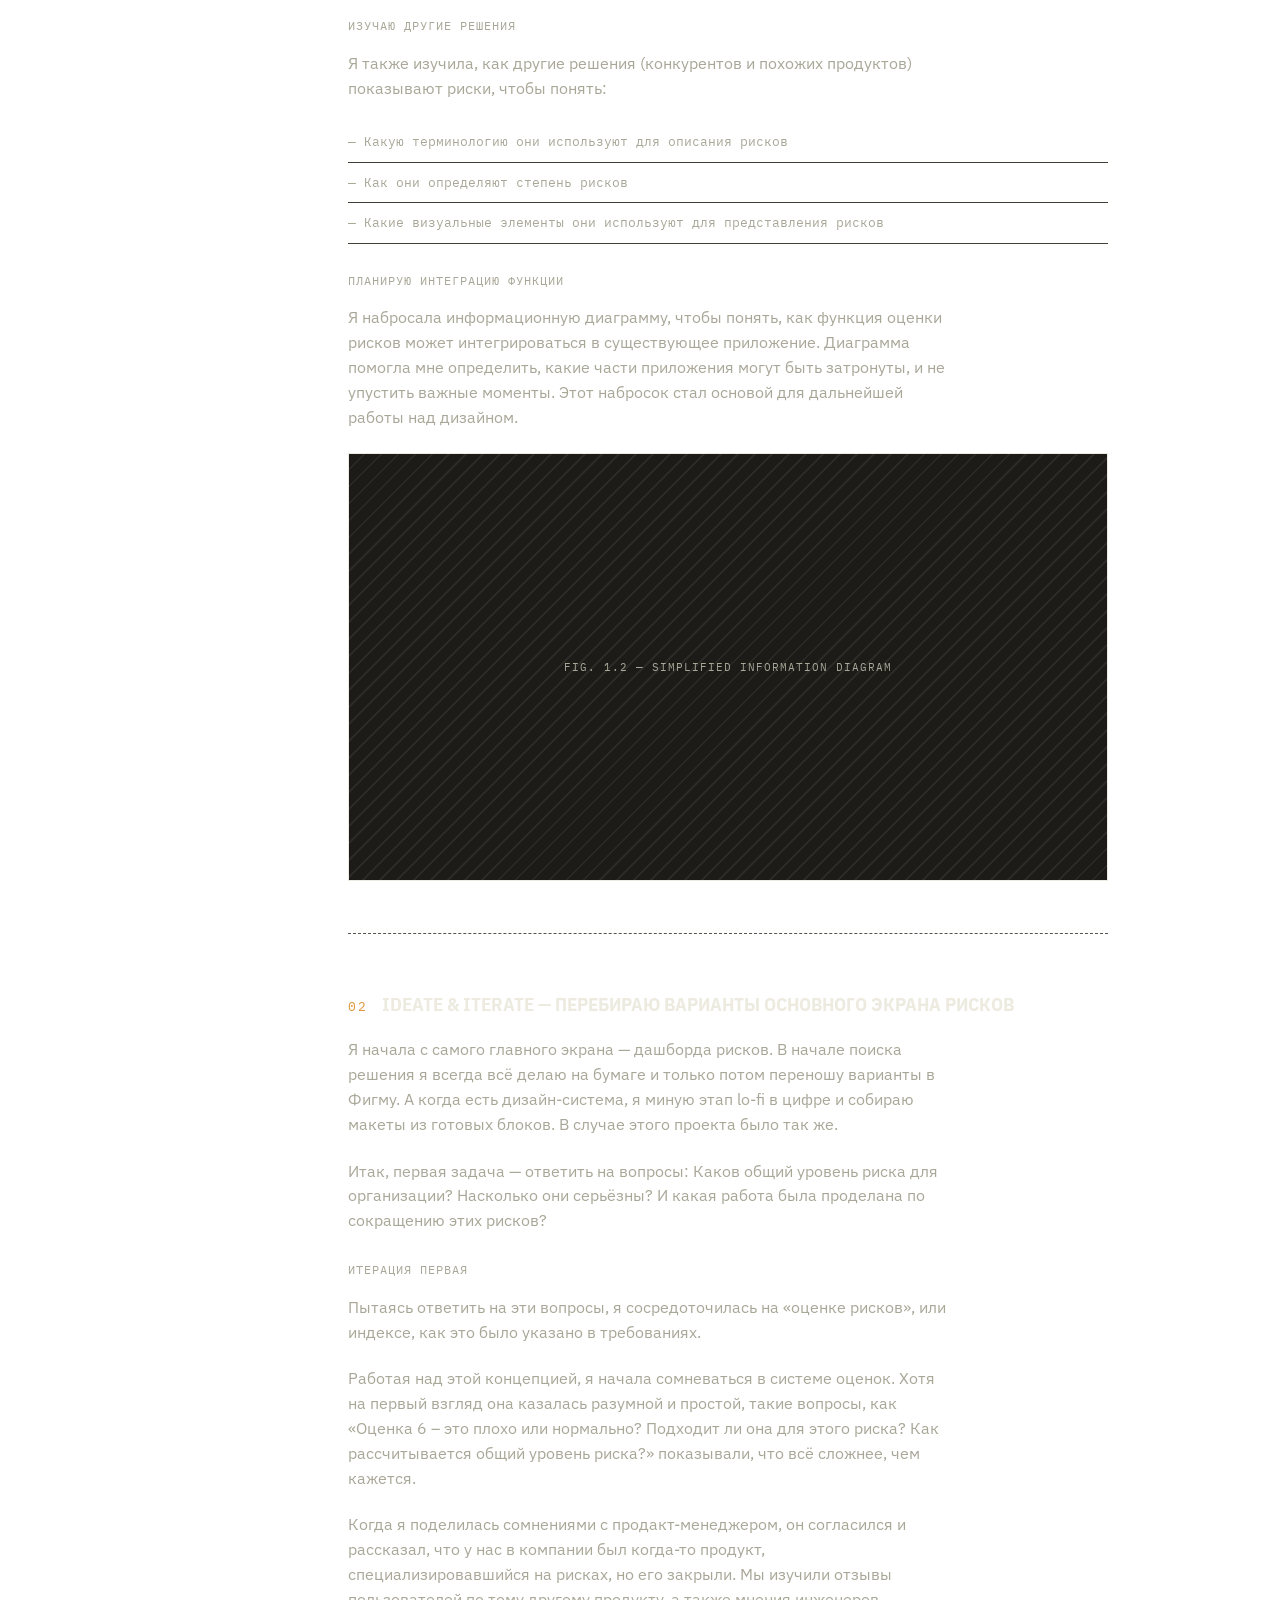
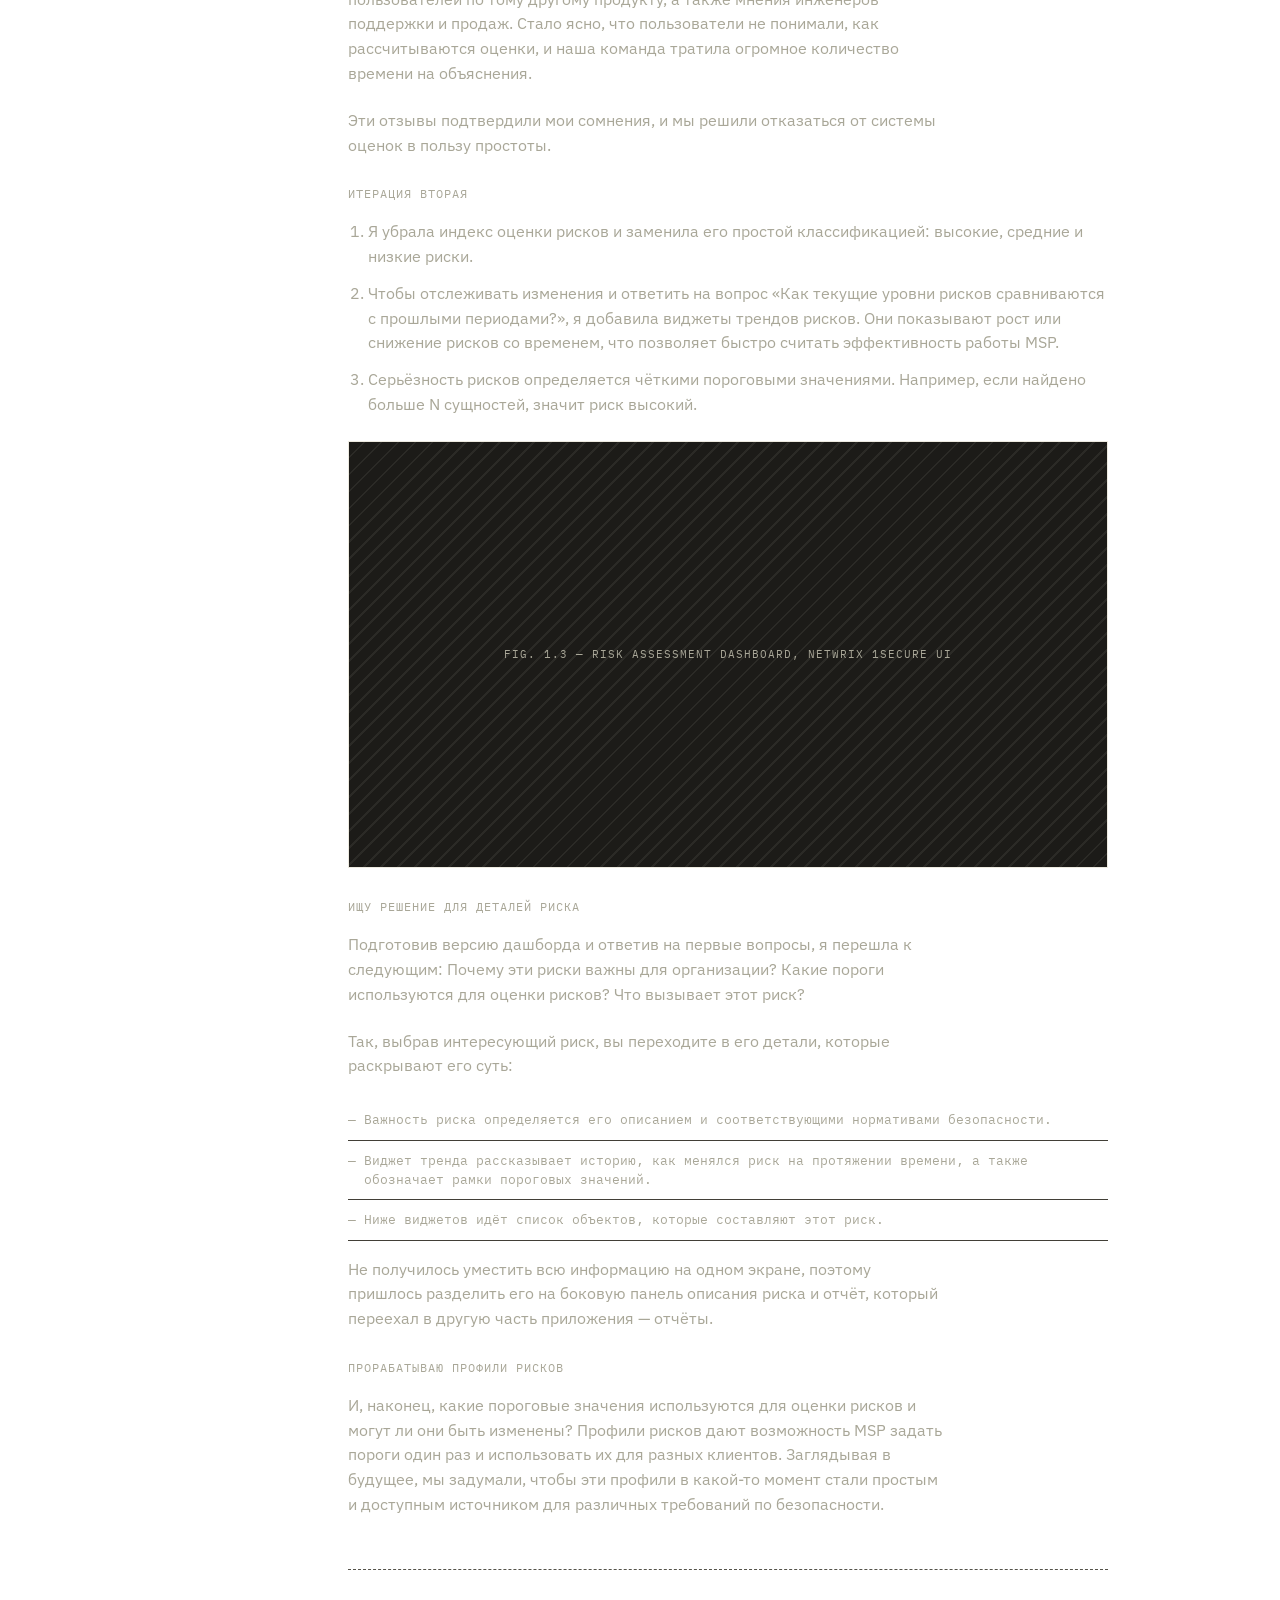
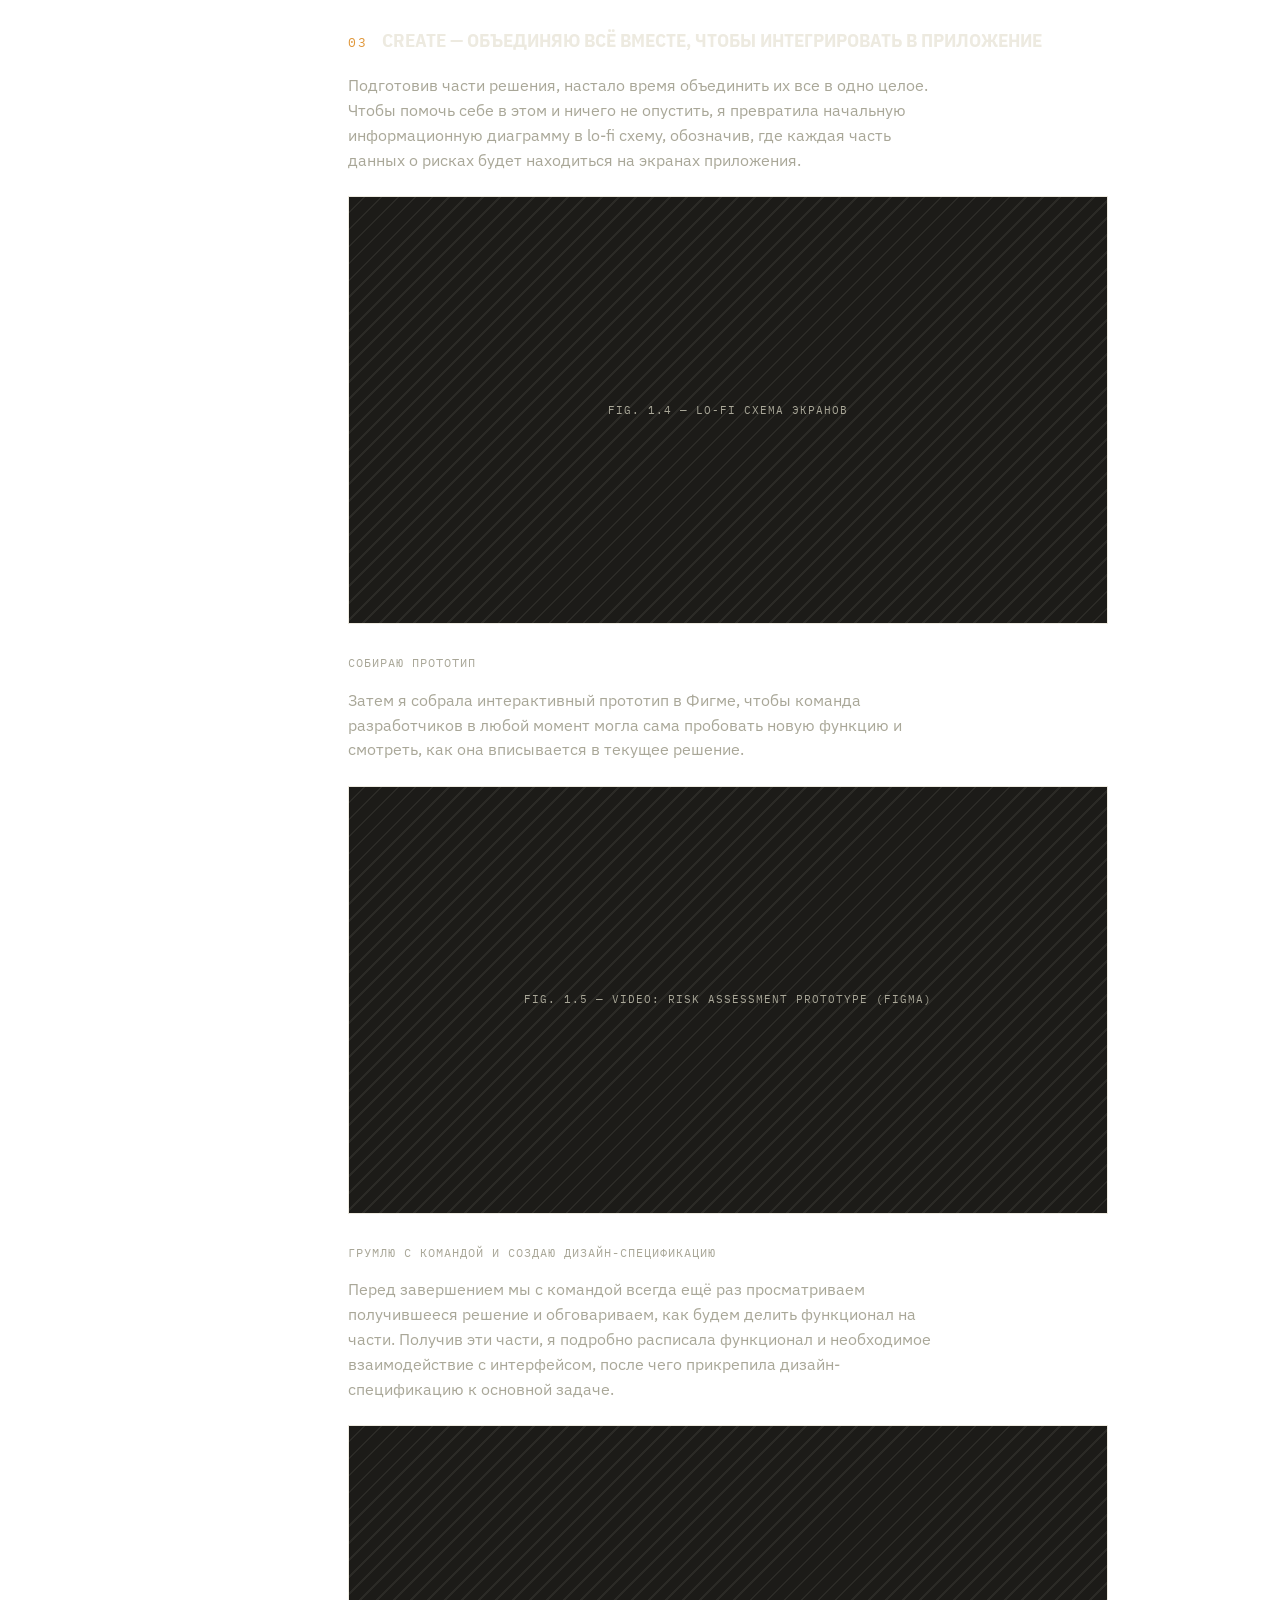
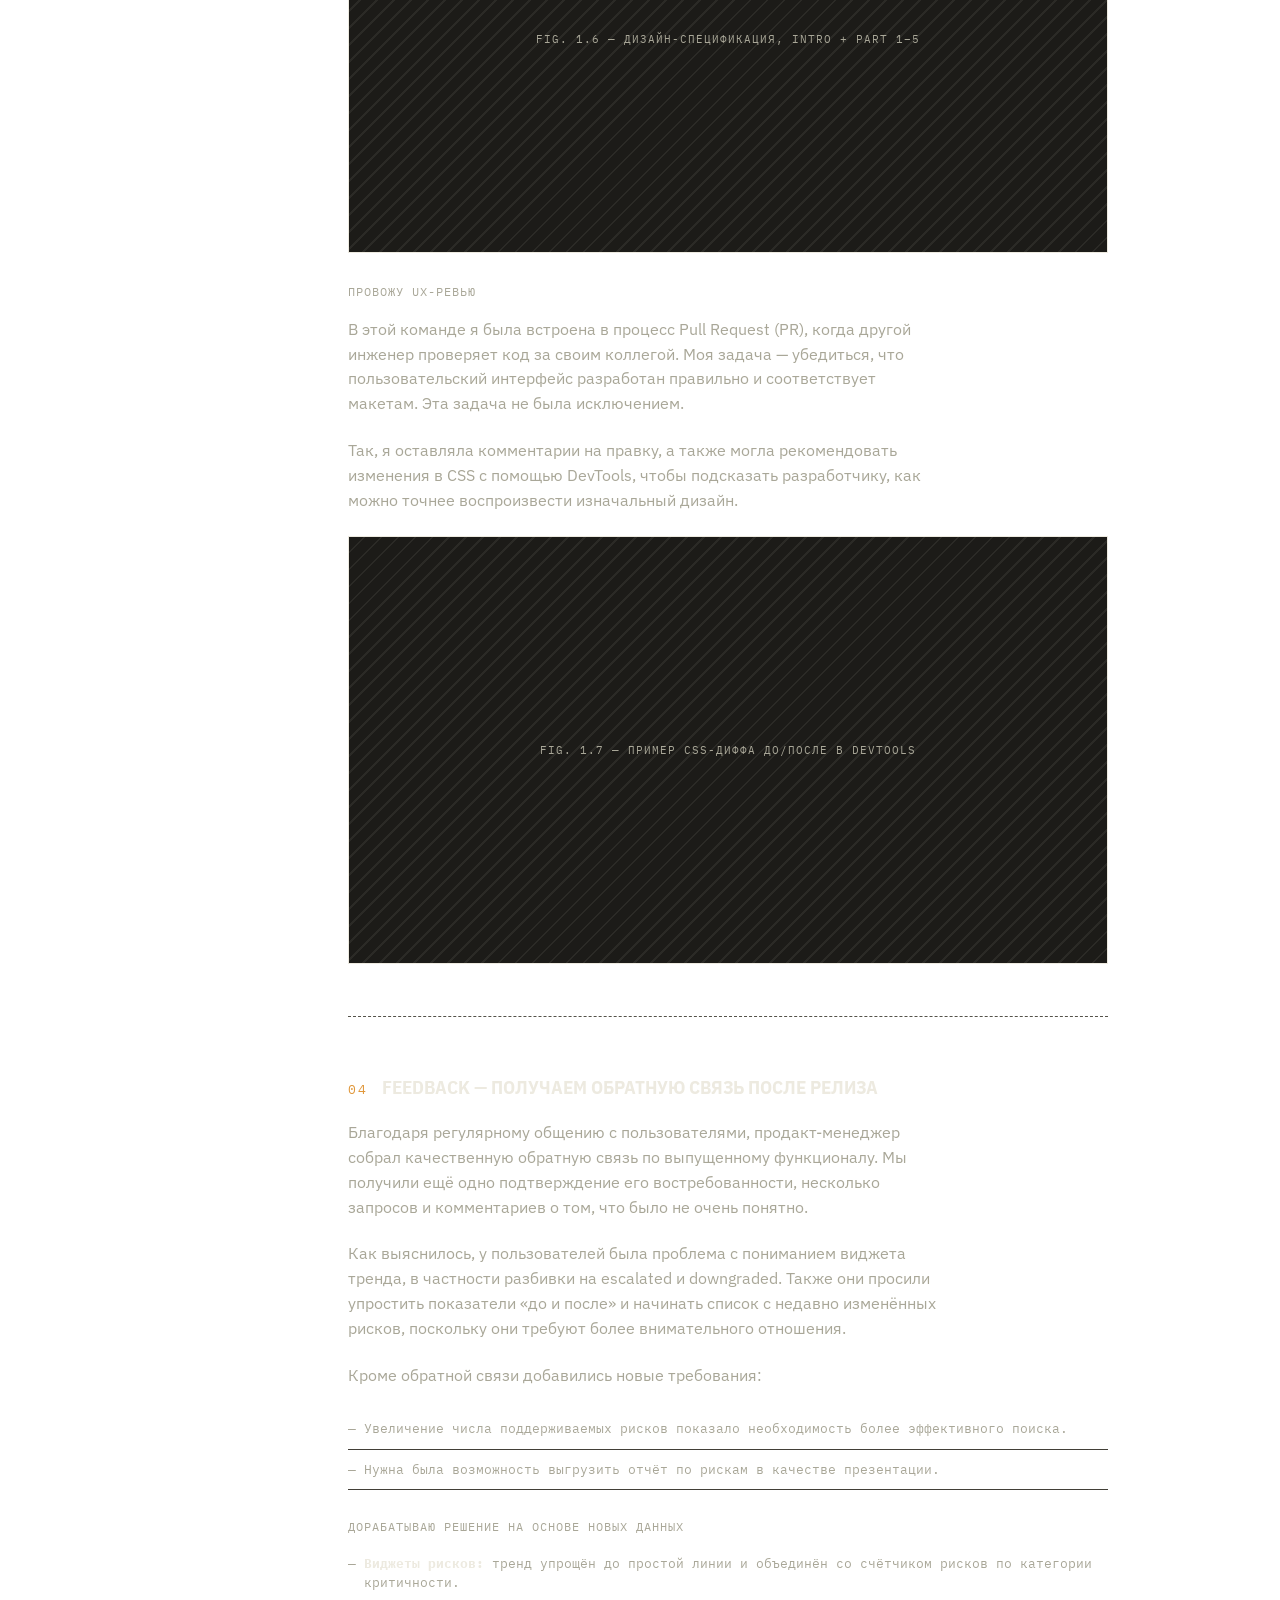
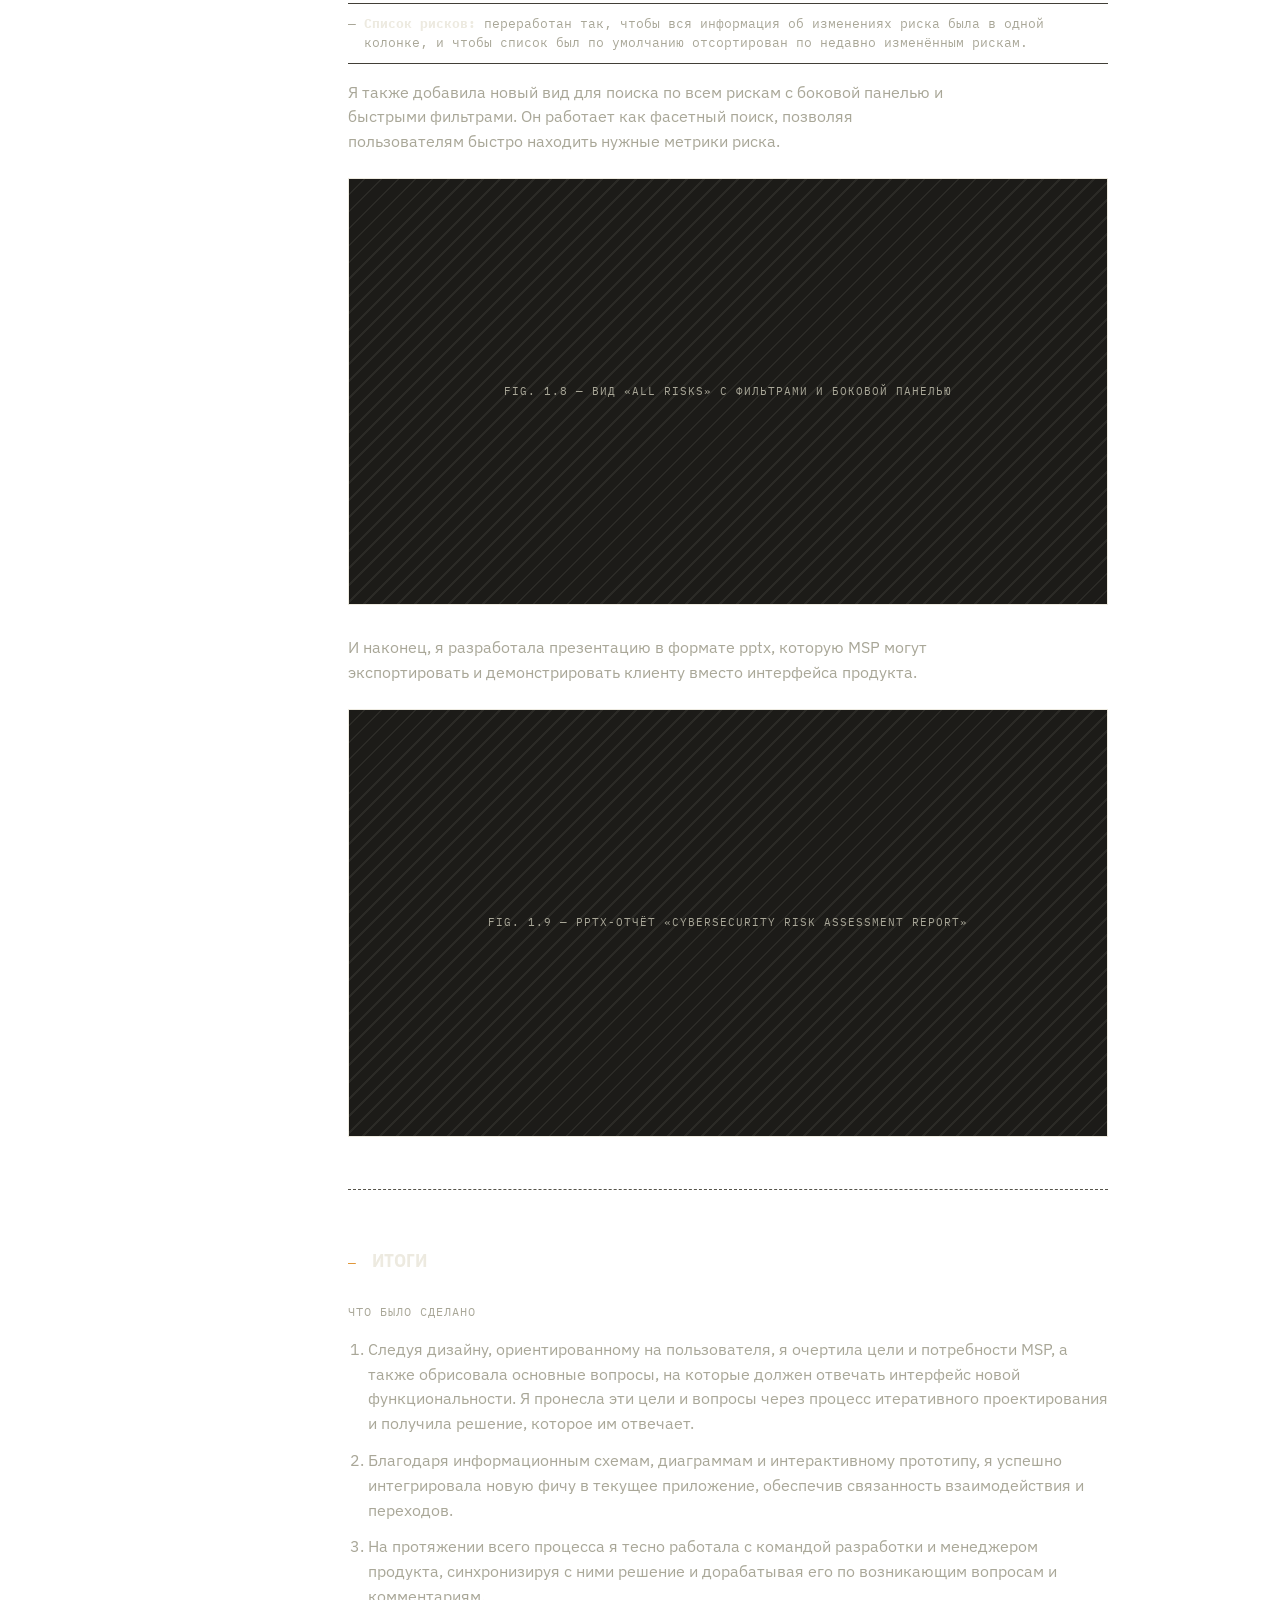
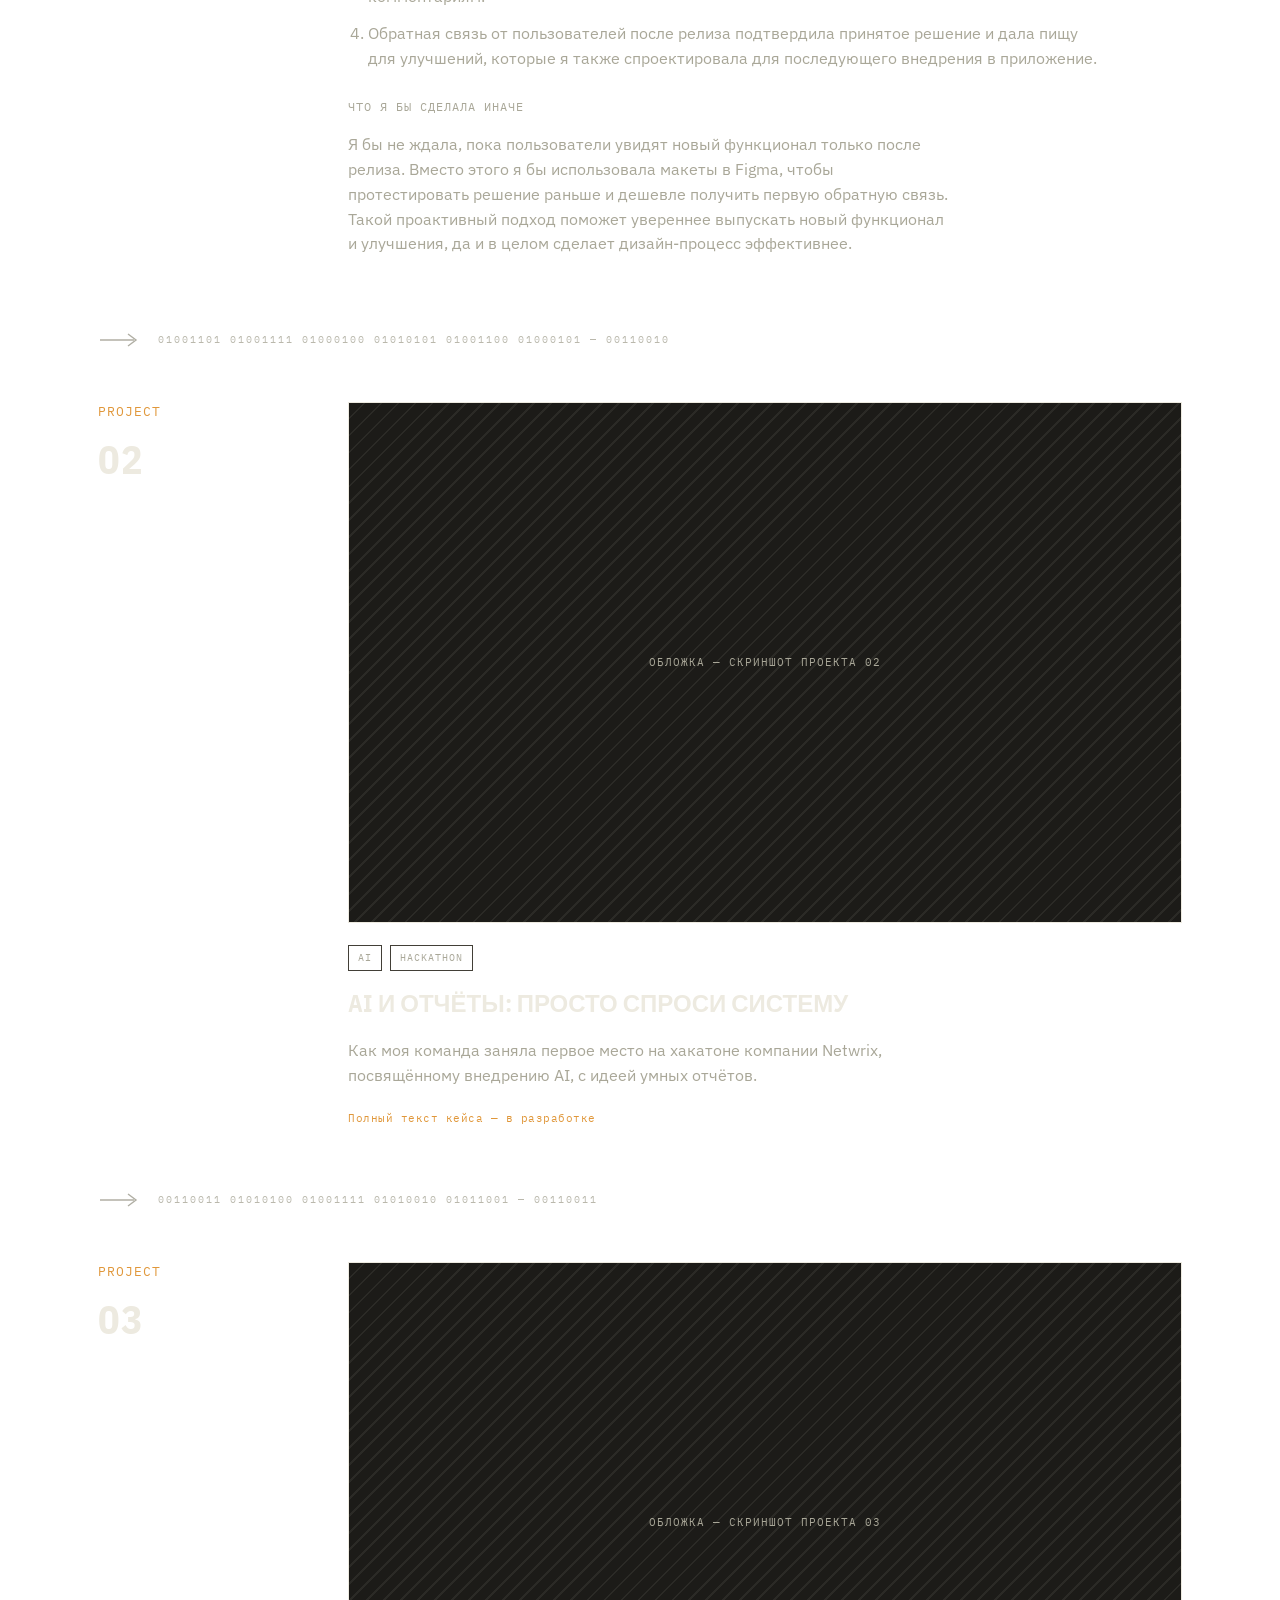
==== commit 21091efc: "Fill portfolio draft with real bio/case content, keep schematic theme Replace placeholder copy with " ====
--- a/index.html
+++ b/index.html
@@ -94,21 +94,54 @@
     <div class="tag">01 / о себе</div>
     <div class="about-grid">
       <table class="spec-table">
-        <tr><td>Специализация</td><td>Product / UX Design, Design Systems</td></tr>
-        <tr><td>Опыт</td><td>6 лет</td></tr>
-        <tr><td>Инструменты</td><td>Figma, FigJam, Maze, Notion</td></tr>
-        <tr><td>Отрасли</td><td>Fintech, B2B SaaS, EdTech</td></tr>
-        <tr><td>Формат работы</td><td>Полная занятость / проекты</td></tr>
-        <tr><td>Локация</td><td>Москва (удалённо по РФ и не только)</td></tr>
+        <tr><td>Роль</td><td>Старший дизайнер цифровых продуктов</td></tr>
+        <tr><td>Опыт</td><td>5+ лет (2019—2024)</td></tr>
+        <tr><td>Образование</td><td>Томский государственный университет, факультет иностранных языков</td></tr>
+        <tr><td>Навыки</td><td>User Research, Design Process, Design System, Rapid Prototyping, Teamwork, Problem Solving</td></tr>
       </table>
       <div class="about-text">
         <p>Из Сибири на мировую цифровую арену: мой путь — это поиск ясных и функциональных решений.</p>
-        <p>В основе моего подхода — командная синергия и отклик пользователей. Мне близка эстетика точных инженерных диаграмм — размеченных, обоснованных, без лишнего. Этот же принцип я переношу в дизайн.</p>
-        <p>[МЕСТО ДЛЯ РАСШИРЕННОЙ ВЕРСИИ ИСТОРИИ — если захочешь рассказать подробнее про путь из Сибири, конкретные компании, роли — допишем.]</p>
-      </div>
-    </div>
-
-    <div class="tag" style="margin-top:10px;">график / этапы проекта</div>
+        <p>Приветствую вас в моём портфолио! Давайте немного познакомимся. Я Кэт, проектировщик цифровых продуктов родом из прекрасной Сибири. По образованию я лингвист, и после окончания университета я работала переводчиком. Но теперь я в дизайне. Почему так?</p>
+        <p>Что ж, тяга к искусству у меня с детства. Рисовать начала в три, продолжила в школе, в итоге с отличием окончила художку. За эти годы цвет, композиция и в целом влечение к прекрасному стали неотъемлемой частью моей жизни.</p>
+        <p>После школы мне хотелось делать нечто большее, чем рисовать, поэтому я решила посвятить себя искусству перевода. Языки были моим вторым большим увлечением, а профессия переводчика отлично удовлетворяла мою потребность в новом знании. Эта дорога и привела меня в Palex, локализационную компанию, куда меня взяли на контроль качества перевода.</p>
+        <p>Не боясь дополнительной работы, через некоторое время я начала помогать Palex-Soft с созданием обучающих видео и справочных материалов для Verifika, программе по контролю качества перевода, разработанной в компании и широко распространившейся в переводческой среде. Изучив за это время Verifika от и до, я начала предлагать ребятам из разработки идеи, как сделать её лучше и полезнее для пользователей. Так совпало, что команда думала о найме UX специалиста, и видимо, впечатлившись моими эскизами, предложила мне пройти курсы и посмотреть, как пойдёт.</p>
+        <p>Так я окунулась в мир UX. Такая простая и известная сейчас всем истина о том, что дизайн — это не столько о том, чтобы сделать красиво, а о том, чтобы помочь людям эффективнее решать их проблемы и задачи, перевернула моё понимание дизайна. Меня словно озарило, ведь именно этого понимания мне не хватало. С тех пор я знала, чем хочу заниматься.</p>
+        <p>Я окончила специализированные курсы по UX и присоединилась к команде Verifika, в которой и начался мой путь проектировщика интерфейсов.</p>
+      </div>
+    </div>
+
+    <div class="tag" style="margin-top:10px;">опыт работы</div>
+    <table class="process-table">
+      <tr><th>Период</th><th>Должность</th><th>Компания</th></tr>
+      <tr><td>Янв 2019 — Дек 2021</td><td>UX Designer</td><td>Palex-Soft</td></tr>
+      <tr><td>Дек 2021 — Авг 2023</td><td>UX/UI Designer</td><td>Netwrix</td></tr>
+      <tr><td>Авг 2023 — Апр 2024</td><td>Senior Product Designer</td><td>Netwrix</td></tr>
+    </table>
+
+    <div class="edu-cert-grid">
+      <div>
+        <div class="tag">образование</div>
+        <ul class="plain-list">
+          <li>Томский государственный университет, факультет иностранных языков, 2014</li>
+          <li>Томская художественная школа №1, 2006</li>
+        </ul>
+      </div>
+      <div>
+        <div class="tag">курсы и сертификаты</div>
+        <ul class="plain-list">
+          <li>Springboard — UX Design (User Centered Design, User Research, Content &amp; Strategy), 2019</li>
+          <li>Codecademy — Web Dev (HTML &amp; CSS), 2019</li>
+          <li>Rubius Academy — «Проектирование интерфейсов», 2019</li>
+          <li>IDF — Human-Computer Interaction, UI Design Patterns for Successful Software, 2020</li>
+          <li>Coursera (Yale) — Intro to Psychology, 2023</li>
+          <li>IDF — AI for Designers, 2023</li>
+          <li>Design Thinking Center — Practitioner in Design Thinking, 2024</li>
+          <li>Nielsen Norman Group — UX Certificate, 2024</li>
+        </ul>
+      </div>
+    </div>
+
+    <div class="tag" style="margin-top:50px;">график / этапы процесса</div>
     <div class="timing">
       <svg viewBox="0 0 900 220" fill="none">
         <line x1="60" y1="30" x2="860" y2="30" stroke="#423f37" stroke-width="1"/>
@@ -141,18 +174,179 @@
   <section id="work">
     <div class="tag">02 / избранные проекты</div>
 
-    <div class="project">
+    <!-- PROJECT 01 — FULL CASE -->
+    <div class="project full-case">
       <div class="proj-id">PROJECT<span class="n">01</span></div>
-      <div>
-        <div class="proj-thumb"><span>ОБЛОЖКА ПРОЕКТА — ЗАМЕНИ НА СКРИНШОТ</span></div>
-        <h3 class="proj-title">Название проекта 1</h3>
-        <p class="proj-desc">Краткое описание задачи и решения — в одном-двух предложениях. Что было проблемой, что ты сделала, какой результат получился.</p>
-        <div class="proj-meta">
-          <div><span>Роль</span>Lead UX Designer</div>
-          <div><span>Срок</span>3 месяца</div>
-          <div><span>Инструменты</span>Figma, Maze</div>
-          <div><span>Результат</span>+24% конверсия</div>
-        </div>
+      <div class="case-content">
+
+        <div class="fig-placeholder"><span>FIG. 1.1 — ОБЛОЖКА ПРОЕКТА (СКРИНШОТ)</span></div>
+
+        <div class="proj-tags">
+          <span>New Feature</span><span>Information Diagram</span>
+          <span class="period">Ноябрь 2022 — Апрель 2024</span>
+        </div>
+        <h3 class="proj-title">Оценка рисков для продукта по IT безопасности</h3>
+        <p class="proj-sub mono">Как я определила границы, наполнение и место новой функции в Netwrix 1Secure</p>
+
+        <p class="proj-desc">Представьте, вы хотите продать услуги по IT-безопасности новому клиенту, и вам не составляет труда на первой встрече продемонстрировать ему список уязвимостей в его инфраструктуре, которые неплохо бы устранить. Именно для этой цели мы стали делать функцию оценки рисков в Netwrix 1Secure. Далее я подробно расскажу, что и как я делала, чтобы встроить эту фичу в уже существующий продукт.</p>
+
+        <dl class="field-list">
+          <dt>Что за продукт</dt>
+          <dd>Netwrix 1Secure мониторит IT-системы. В режиме реального времени он отправляет уведомления о важных изменениях, помогая отслеживать подозрительные события и обеспечивать безопасность данных. Продукт специально разработан для нужд MSP (Managed Service Providers).</dd>
+          <dt>Кто пользователи</dt>
+          <dd>MSP — IT-администраторы на аутсорсе. Они удалённо управляют IT-инфраструктурой клиентов, дополнительно предлагая услуги по безопасности.</dd>
+          <dt>Что им нужно</dt>
+          <dd>Функция оценки рисков поможет MSP лучше продавать услуги по безопасности. Её задача — быстро диагностировать состояние инфраструктуры организации, обнаружив ключевые риски, и показать, как это состояние меняется по мере того, как MSP эти риски устраняет.</dd>
+          <dt>Моя роль</dt>
+          <dd>Я вела проект от начальной стратегии и согласования с потребностями пользователей, детального визуального дизайна и прототипирования вплоть до работы по обратной связи.</dd>
+        </dl>
+
+        <p class="proj-desc">Чтобы решить эту задачу, я использовала подход, ориентированный на пользователя. Сначала я определила джоб стори и ключевые вопросы, на которые должен отвечать интерфейс, провела анализ похожих решений и наметила план встраивания фичи в продукт. После этого я перешла к итеративному процессу поиска дизайн-решения, которое отвечало бы на задачи и поставленные вопросы. Затем я собрала решение воедино, согласовала его с командой, внесла финальные правки и подготовила дизайн-спецификацию. Завершила процесс доработкой решения на основе полученной обратной связи.</p>
+
+        <table class="process-table numbered">
+          <tr><th>№</th><th>Этап</th><th>Что входило</th></tr>
+          <tr><td>01</td><td>Define</td><td>Job stories · Ключевые вопросы к интерфейсу · Анализ других решений · Информационная диаграмма</td></tr>
+          <tr><td>02</td><td>Ideate &amp; Iterate</td><td>Перебор вариантов для дашборда рисков · Поиск решения для деталей риска · Дизайн профилей рисков</td></tr>
+          <tr><td>03</td><td>Create &amp; Update</td><td>Соединение фичи в прототипе · Груминг с командой и внесение правок · Дизайн-спецификация</td></tr>
+          <tr><td>04</td><td>Feedback</td><td>Доработка на основе фидбека</td></tr>
+        </table>
+
+        <!-- STAGE 01 -->
+        <div class="stage-head">
+          <span class="stage-num">01</span>
+          <h4 class="stage-title">Define — обозначаю потребности пользователей</h4>
+        </div>
+        <p class="proj-desc">Чтобы обозначить потребности пользователей, мы с продакт-менеджером сформировали джоб стори для этой фичи (job story, из теории Jobs-to-be-done). Как правило, она выражается формулой: <em>Когда &lt;Ситуация&gt;, я хочу &lt;Мотивация&gt;, чтобы я мог &lt;Ожидаемый результат&gt;</em>. Эти истории помогали мне проектировать решение, постоянно напоминая об истинных мотивах пользователей.</p>
+
+        <div class="job-story"><b>Продажа услуг безопасности</b>Когда я как MSP инженер нахожусь в процессе заключения сделки с клиентом, я хочу показать ему, какие проблемы есть в его системах, чтобы я мог допродать свои услуги по безопасности.</div>
+        <div class="job-story"><b>Демонстрация ценности услуги</b>Когда я как MSP инженер понизил уровень риска в системах клиента, я хочу продемонстрировать ему результаты проделанной работы, чтобы доказать ценность этой услуги.</div>
+
+        <p class="sub-head">Определяю ключевые вопросы</p>
+        <p class="proj-desc">Затем, основываясь на этих стори и требованиях, я определила ключевые вопросы, на которые необходимо ответить с помощью основного интерфейса для этой функции:</p>
+        <ul class="plain-list dim">
+          <li>Каков общий уровень риска для организации?</li>
+          <li>Насколько серьёзны риски для этой организации?</li>
+          <li>Почему эти риски критичны для организации?</li>
+          <li>Что вызывает этот риск?</li>
+          <li>Как текущие уровни риска сравниваются с предыдущими периодами?</li>
+          <li>Какая работа была проделана по сокращению рисков?</li>
+          <li>Какие пороговые значения используются для оценки рисков, и можно ли их изменить?</li>
+        </ul>
+
+        <p class="sub-head">Изучаю другие решения</p>
+        <p class="proj-desc">Я также изучила, как другие решения (конкурентов и похожих продуктов) показывают риски, чтобы понять:</p>
+        <ul class="plain-list dim">
+          <li>Какую терминологию они используют для описания рисков</li>
+          <li>Как они определяют степень рисков</li>
+          <li>Какие визуальные элементы они используют для представления рисков</li>
+        </ul>
+
+        <p class="sub-head">Планирую интеграцию функции</p>
+        <p class="proj-desc">Я набросала информационную диаграмму, чтобы понять, как функция оценки рисков может интегрироваться в существующее приложение. Диаграмма помогла мне определить, какие части приложения могут быть затронуты, и не упустить важные моменты. Этот набросок стал основой для дальнейшей работы над дизайном.</p>
+        <div class="fig-placeholder"><span>FIG. 1.2 — SIMPLIFIED INFORMATION DIAGRAM</span></div>
+
+        <hr class="stage-divider">
+
+        <!-- STAGE 02 -->
+        <div class="stage-head">
+          <span class="stage-num">02</span>
+          <h4 class="stage-title">Ideate &amp; Iterate — перебираю варианты основного экрана рисков</h4>
+        </div>
+        <p class="proj-desc">Я начала с самого главного экрана — дашборда рисков. В начале поиска решения я всегда всё делаю на бумаге и только потом переношу варианты в Фигму. А когда есть дизайн-система, я миную этап lo-fi в цифре и собираю макеты из готовых блоков. В случае этого проекта было так же.</p>
+        <p class="proj-desc">Итак, первая задача — ответить на вопросы: Каков общий уровень риска для организации? Насколько они серьёзны? И какая работа была проделана по сокращению этих рисков?</p>
+
+        <p class="sub-head">Итерация первая</p>
+        <p class="proj-desc">Пытаясь ответить на эти вопросы, я сосредоточилась на «оценке рисков», или индексе, как это было указано в требованиях.</p>
+        <p class="proj-desc">Работая над этой концепцией, я начала сомневаться в системе оценок. Хотя на первый взгляд она казалась разумной и простой, такие вопросы, как «Оценка 6 – это плохо или нормально? Подходит ли она для этого риска? Как рассчитывается общий уровень риска?» показывали, что всё сложнее, чем кажется.</p>
+        <p class="proj-desc">Когда я поделилась сомнениями с продакт-менеджером, он согласился и рассказал, что у нас в компании был когда-то продукт, специализировавшийся на рисках, но его закрыли. Мы изучили отзывы пользователей по тому другому продукту, а также мнения инженеров поддержки и продаж. Стало ясно, что пользователи не понимали, как рассчитываются оценки, и наша команда тратила огромное количество времени на объяснения.</p>
+        <p class="proj-desc">Эти отзывы подтвердили мои сомнения, и мы решили отказаться от системы оценок в пользу простоты.</p>
+
+        <p class="sub-head">Итерация вторая</p>
+        <ol class="outcome-list">
+          <li>Я убрала индекс оценки рисков и заменила его простой классификацией: высокие, средние и низкие риски.</li>
+          <li>Чтобы отслеживать изменения и ответить на вопрос «Как текущие уровни рисков сравниваются с прошлыми периодами?», я добавила виджеты трендов рисков. Они показывают рост или снижение рисков со временем, что позволяет быстро считать эффективность работы MSP.</li>
+          <li>Серьёзность рисков определяется чёткими пороговыми значениями. Например, если найдено больше N сущностей, значит риск высокий.</li>
+        </ol>
+        <div class="fig-placeholder"><span>FIG. 1.3 — RISK ASSESSMENT DASHBOARD, NETWRIX 1SECURE UI</span></div>
+
+        <p class="sub-head">Ищу решение для деталей риска</p>
+        <p class="proj-desc">Подготовив версию дашборда и ответив на первые вопросы, я перешла к следующим: Почему эти риски важны для организации? Какие пороги используются для оценки рисков? Что вызывает этот риск?</p>
+        <p class="proj-desc">Так, выбрав интересующий риск, вы переходите в его детали, которые раскрывают его суть:</p>
+        <ul class="plain-list dim">
+          <li>Важность риска определяется его описанием и соответствующими нормативами безопасности.</li>
+          <li>Виджет тренда рассказывает историю, как менялся риск на протяжении времени, а также обозначает рамки пороговых значений.</li>
+          <li>Ниже виджетов идёт список объектов, которые составляют этот риск.</li>
+        </ul>
+        <p class="proj-desc">Не получилось уместить всю информацию на одном экране, поэтому пришлось разделить его на боковую панель описания риска и отчёт, который переехал в другую часть приложения — отчёты.</p>
+
+        <p class="sub-head">Прорабатываю профили рисков</p>
+        <p class="proj-desc">И, наконец, какие пороговые значения используются для оценки рисков и могут ли они быть изменены? Профили рисков дают возможность MSP задать пороги один раз и использовать их для разных клиентов. Заглядывая в будущее, мы задумали, чтобы эти профили в какой-то момент стали простым и доступным источником для различных требований по безопасности.</p>
+
+        <hr class="stage-divider">
+
+        <!-- STAGE 03 -->
+        <div class="stage-head">
+          <span class="stage-num">03</span>
+          <h4 class="stage-title">Create — объединяю всё вместе, чтобы интегрировать в приложение</h4>
+        </div>
+        <p class="proj-desc">Подготовив части решения, настало время объединить их все в одно целое. Чтобы помочь себе в этом и ничего не опустить, я превратила начальную информационную диаграмму в lo-fi схему, обозначив, где каждая часть данных о рисках будет находиться на экранах приложения.</p>
+        <div class="fig-placeholder"><span>FIG. 1.4 — LO-FI СХЕМА ЭКРАНОВ</span></div>
+
+        <p class="sub-head">Собираю прототип</p>
+        <p class="proj-desc">Затем я собрала интерактивный прототип в Фигме, чтобы команда разработчиков в любой момент могла сама пробовать новую функцию и смотреть, как она вписывается в текущее решение.</p>
+        <div class="fig-placeholder"><span>FIG. 1.5 — VIDEO: RISK ASSESSMENT PROTOTYPE (FIGMA)</span></div>
+
+        <p class="sub-head">Грумлю с командой и создаю дизайн-спецификацию</p>
+        <p class="proj-desc">Перед завершением мы с командой всегда ещё раз просматриваем получившееся решение и обговариваем, как будем делить функционал на части. Получив эти части, я подробно расписала функционал и необходимое взаимодействие с интерфейсом, после чего прикрепила дизайн-спецификацию к основной задаче.</p>
+        <div class="fig-placeholder"><span>FIG. 1.6 — ДИЗАЙН-СПЕЦИФИКАЦИЯ, INTRO + PART 1–5</span></div>
+
+        <p class="sub-head">Провожу UX-ревью</p>
+        <p class="proj-desc">В этой команде я была встроена в процесс Pull Request (PR), когда другой инженер проверяет код за своим коллегой. Моя задача — убедиться, что пользовательский интерфейс разработан правильно и соответствует макетам. Эта задача не была исключением.</p>
+        <p class="proj-desc">Так, я оставляла комментарии на правку, а также могла рекомендовать изменения в CSS с помощью DevTools, чтобы подсказать разработчику, как можно точнее воспроизвести изначальный дизайн.</p>
+        <div class="fig-placeholder"><span>FIG. 1.7 — ПРИМЕР CSS-ДИФФА ДО/ПОСЛЕ В DEVTOOLS</span></div>
+
+        <hr class="stage-divider">
+
+        <!-- STAGE 04 -->
+        <div class="stage-head">
+          <span class="stage-num">04</span>
+          <h4 class="stage-title">Feedback — получаем обратную связь после релиза</h4>
+        </div>
+        <p class="proj-desc">Благодаря регулярному общению с пользователями, продакт-менеджер собрал качественную обратную связь по выпущенному функционалу. Мы получили ещё одно подтверждение его востребованности, несколько запросов и комментариев о том, что было не очень понятно.</p>
+        <p class="proj-desc">Как выяснилось, у пользователей была проблема с пониманием виджета тренда, в частности разбивки на escalated и downgraded. Также они просили упростить показатели «до и после» и начинать список с недавно изменённых рисков, поскольку они требуют более внимательного отношения.</p>
+        <p class="proj-desc">Кроме обратной связи добавились новые требования:</p>
+        <ul class="plain-list dim">
+          <li>Увеличение числа поддерживаемых рисков показало необходимость более эффективного поиска.</li>
+          <li>Нужна была возможность выгрузить отчёт по рискам в качестве презентации.</li>
+        </ul>
+
+        <p class="sub-head">Дорабатываю решение на основе новых данных</p>
+        <ul class="plain-list dim">
+          <li><b>Виджеты рисков:</b> тренд упрощён до простой линии и объединён со счётчиком рисков по категории критичности.</li>
+          <li><b>Список рисков:</b> переработан так, чтобы вся информация об изменениях риска была в одной колонке, и чтобы список был по умолчанию отсортирован по недавно изменённым рискам.</li>
+        </ul>
+        <p class="proj-desc">Я также добавила новый вид для поиска по всем рискам с боковой панелью и быстрыми фильтрами. Он работает как фасетный поиск, позволяя пользователям быстро находить нужные метрики риска.</p>
+        <div class="fig-placeholder"><span>FIG. 1.8 — ВИД «ALL RISKS» С ФИЛЬТРАМИ И БОКОВОЙ ПАНЕЛЬЮ</span></div>
+        <p class="proj-desc">И наконец, я разработала презентацию в формате pptx, которую MSP могут экспортировать и демонстрировать клиенту вместо интерфейса продукта.</p>
+        <div class="fig-placeholder"><span>FIG. 1.9 — PPTX-ОТЧЁТ «CYBERSECURITY RISK ASSESSMENT REPORT»</span></div>
+
+        <hr class="stage-divider">
+
+        <!-- SUMMARY -->
+        <div class="stage-head">
+          <span class="stage-num">—</span>
+          <h4 class="stage-title">Итоги</h4>
+        </div>
+        <p class="sub-head">Что было сделано</p>
+        <ol class="outcome-list">
+          <li>Следуя дизайну, ориентированному на пользователя, я очертила цели и потребности MSP, а также обрисовала основные вопросы, на которые должен отвечать интерфейс новой функциональности. Я пронесла эти цели и вопросы через процесс итеративного проектирования и получила решение, которое им отвечает.</li>
+          <li>Благодаря информационным схемам, диаграммам и интерактивному прототипу, я успешно интегрировала новую фичу в текущее приложение, обеспечив связанность взаимодействия и переходов.</li>
+          <li>На протяжении всего процесса я тесно работала с командой разработки и менеджером продукта, синхронизируя с ними решение и дорабатывая его по возникающим вопросам и комментариям.</li>
+          <li>Обратная связь от пользователей после релиза подтвердила принятое решение и дала пищу для улучшений, которые я также спроектировала для последующего внедрения в приложение.</li>
+        </ol>
+        <p class="sub-head">Что я бы сделала иначе</p>
+        <p class="proj-desc">Я бы не ждала, пока пользователи увидят новый функционал только после релиза. Вместо этого я бы использовала макеты в Figma, чтобы протестировать решение раньше и дешевле получить первую обратную связь. Такой проактивный подход поможет увереннее выпускать новый функционал и улучшения, да и в целом сделает дизайн-процесс эффективнее.</p>
+
       </div>
     </div>
 
@@ -161,18 +355,15 @@
       <div class="bits">01001101 01001111 01000100 01010101 01001100 01000101 — 00110010</div>
     </div>
 
+    <!-- PROJECT 02 -->
     <div class="project">
       <div class="proj-id">PROJECT<span class="n">02</span></div>
       <div>
-        <div class="proj-thumb"><span>ОБЛОЖКА ПРОЕКТА — ЗАМЕНИ НА СКРИНШОТ</span></div>
-        <h3 class="proj-title">Название проекта 2</h3>
-        <p class="proj-desc">Краткое описание задачи и решения — в одном-двух предложениях. Что было проблемой, что ты сделала, какой результат получился.</p>
-        <div class="proj-meta">
-          <div><span>Роль</span>UX/UI Designer</div>
-          <div><span>Срок</span>2 месяца</div>
-          <div><span>Инструменты</span>Figma, Notion</div>
-          <div><span>Результат</span>Редизайн 40+ экранов</div>
-        </div>
+        <div class="proj-thumb"><span>ОБЛОЖКА — СКРИНШОТ ПРОЕКТА 02</span></div>
+        <div class="proj-tags"><span>AI</span><span>Hackathon</span></div>
+        <h3 class="proj-title">AI и отчёты: просто спроси систему</h3>
+        <p class="proj-desc">Как моя команда заняла первое место на хакатоне компании Netwrix, посвящённому внедрению AI, с идеей умных отчётов.</p>
+        <p class="proj-status mono">Полный текст кейса — в разработке</p>
       </div>
     </div>
 
@@ -181,18 +372,66 @@
       <div class="bits">00110011 01010100 01001111 01010010 01011001 — 00110011</div>
     </div>
 
+    <!-- PROJECT 03 -->
     <div class="project">
       <div class="proj-id">PROJECT<span class="n">03</span></div>
       <div>
-        <div class="proj-thumb"><span>ОБЛОЖКА ПРОЕКТА — ЗАМЕНИ НА СКРИНШОТ</span></div>
-        <h3 class="proj-title">Название проекта 3</h3>
-        <p class="proj-desc">Краткое описание задачи и решения — в одном-двух предложениях. Что было проблемой, что ты сделала, какой результат получился.</p>
-        <div class="proj-meta">
-          <div><span>Роль</span>UX Researcher</div>
-          <div><span>Срок</span>6 недель</div>
-          <div><span>Инструменты</span>Figma, UsabilityHub</div>
-          <div><span>Результат</span>12 юзабилити-инсайтов</div>
-        </div>
+        <div class="proj-thumb"><span>ОБЛОЖКА — СКРИНШОТ ПРОЕКТА 03</span></div>
+        <div class="proj-tags"><span>Complex Research</span><span>CJM</span></div>
+        <h3 class="proj-title">Подводные камни при решении проблемы интеграции</h3>
+        <p class="proj-desc">Как с помощью CJM я вскрыла глубинные проблемы, решая задачу по упрощению интеграции двух продуктов Netwrix.</p>
+        <p class="proj-status mono">Полный текст кейса — в разработке</p>
+      </div>
+    </div>
+
+    <div class="flow-divider">
+      <svg width="46" height="20" viewBox="0 0 46 20"><path d="M2 10 H36" stroke="#9c9a8c" stroke-width="1.4"/><path d="M30 4 L38 10 L30 16" stroke="#9c9a8c" stroke-width="1.4" fill="none"/></svg>
+      <div class="bits">01000110 01001100 01001111 01010111 — 00110100</div>
+    </div>
+
+    <!-- PROJECT 04 -->
+    <div class="project">
+      <div class="proj-id">PROJECT<span class="n">04</span></div>
+      <div>
+        <div class="proj-thumb"><span>ОБЛОЖКА — СКРИНШОТ ПРОЕКТА 04</span></div>
+        <div class="proj-tags"><span>Design Process</span><span>Web</span></div>
+        <h3 class="proj-title">Verifika: история перехода в облако</h3>
+        <p class="proj-desc">Как я перевела Verifika с настольного приложения в веб-версию и улучшила пользовательский опыт, выявив и устранив 10+ проблем.</p>
+        <p class="proj-status mono">Полный текст кейса — в разработке</p>
+      </div>
+    </div>
+
+    <div class="flow-divider">
+      <svg width="46" height="20" viewBox="0 0 46 20"><path d="M2 10 H36" stroke="#9c9a8c" stroke-width="1.4"/><path d="M30 4 L38 10 L30 16" stroke="#9c9a8c" stroke-width="1.4" fill="none"/></svg>
+      <div class="bits">01010011 01011001 01010011 — 00110101</div>
+    </div>
+
+    <!-- PROJECT 05 -->
+    <div class="project">
+      <div class="proj-id">PROJECT<span class="n">05</span></div>
+      <div>
+        <div class="proj-thumb"><span>ОБЛОЖКА — СКРИНШОТ ПРОЕКТА 05</span></div>
+        <div class="proj-tags"><span>Design System</span><span>Tokens</span></div>
+        <h3 class="proj-title">Разработка дизайн-системы</h3>
+        <p class="proj-desc">Как я заложила основу для оптимизации проектирования 20+ продуктов компании Netwrix.</p>
+        <p class="proj-status mono">Полный текст кейса — в разработке</p>
+      </div>
+    </div>
+
+    <div class="flow-divider">
+      <svg width="46" height="20" viewBox="0 0 46 20"><path d="M2 10 H36" stroke="#9c9a8c" stroke-width="1.4"/><path d="M30 4 L38 10 L30 16" stroke="#9c9a8c" stroke-width="1.4" fill="none"/></svg>
+      <div class="bits">01010101 01001001 — 00110110</div>
+    </div>
+
+    <!-- PROJECT 06 -->
+    <div class="project">
+      <div class="proj-id">PROJECT<span class="n">06</span></div>
+      <div>
+        <div class="proj-thumb"><span>ОБЛОЖКА — СКРИНШОТ ПРОЕКТА 06</span></div>
+        <div class="proj-tags"><span>UI</span><span>Design Spec</span></div>
+        <h3 class="proj-title">1Secure: лоск для поиска</h3>
+        <p class="proj-desc">Как я наладила командную работу между дизайнером и разработчиками, пока редизайнила функционал Investigation.</p>
+        <p class="proj-status mono">Полный текст кейса — в разработке</p>
       </div>
     </div>
 
@@ -206,14 +445,18 @@
         <span>SCALE 1:1</span>
       </div>
       <div class="legend-grid">
-        <div class="chip">Figma / FigJam</div>
-        <div class="chip">UX-исследования</div>
-        <div class="chip">Прототипирование</div>
-        <div class="chip">Дизайн-системы</div>
-        <div class="chip">Юзабилити-тесты</div>
-        <div class="chip">Wireframing</div>
-        <div class="chip">A/B тестирование</div>
-        <div class="chip">Аналитика (Amplitude)</div>
+        <div class="chip">User Research</div>
+        <div class="chip">Design Process</div>
+        <div class="chip">Design System</div>
+        <div class="chip">Rapid Prototyping</div>
+        <div class="chip">Teamwork</div>
+        <div class="chip">Problem Solving</div>
+        <div class="chip">Figma</div>
+        <div class="chip">Job Stories / JTBD</div>
+        <div class="chip">Customer Journey Map</div>
+        <div class="chip">Usability Testing</div>
+        <div class="chip">Design Spec</div>
+        <div class="chip">DevTools / CSS-ревью</div>
       </div>
     </div>
   </section>
@@ -222,24 +465,24 @@
     <div class="tag">04 / контакт</div>
     <h2 class="caps" style="font-size:28px; max-width:20ch; margin-bottom:36px;">Открыта для новых проектов и предложений.</h2>
     <div class="connector">
-      <a class="pin" href="mailto:hello@example.com"><div class="pin-n">PIN 01 — EMAIL</div><div class="pin-label">hello@example.com</div></a>
-      <a class="pin" href="#"><div class="pin-n">PIN 02 — TELEGRAM</div><div class="pin-label">@username</div></a>
-      <a class="pin" href="#"><div class="pin-n">PIN 03 — LINKEDIN</div><div class="pin-label">/in/username</div></a>
-      <a class="pin" href="#"><div class="pin-n">PIN 04 — BEHANCE</div><div class="pin-label">/username</div></a>
+      <a class="pin pin-tbd" href="#"><div class="pin-n">PIN 01 — EMAIL</div><div class="pin-label">уточняется</div></a>
+      <a class="pin pin-tbd" href="#"><div class="pin-n">PIN 02 — TELEGRAM</div><div class="pin-label">уточняется</div></a>
+      <a class="pin pin-tbd" href="#"><div class="pin-n">PIN 03 — LINKEDIN</div><div class="pin-label">уточняется</div></a>
+      <a class="pin pin-tbd" href="#"><div class="pin-n">PIN 04 — HH.RU</div><div class="pin-label">уточняется</div></a>
     </div>
   </section>
 
 </main>
 
 <footer>
-  <span>© 2026 АННА ИВАНОВА</span>
-  <span id="sheet-label">SHEET 01 OF 04 — ABOUT</span>
+  <span>© 2026 КАТЕРИНА ГИЛЁВА</span>
+  <span id="sheet-label">SHEET 01 OF 05 — ABOUT</span>
 </footer>
 
 <div class="titleblock">
-  <div>DRAWN&nbsp;<b>A. IVANOVA</b></div>
+  <div>DRAWN&nbsp;<b>K. GILEVA</b></div>
   <div>DOC&nbsp;<b>PORTFOLIO—2026</b></div>
-  <div>REV&nbsp;<b>1.0</b></div>
+  <div>REV&nbsp;<b>0.2 DRAFT</b></div>
   <div id="section-indicator">SEC&nbsp;<b>01 / HERO</b></div>
 </div>
 
--- a/css/style.css
+++ b/css/style.css
@@ -118,6 +118,57 @@
   .about-text p{color:var(--ink-dim); margin-bottom:16px;}
   .about-text p:first-child{color:var(--ink); font-size:19px; line-height:1.5;}
 
+  /* PROCESS / EXPERIENCE TABLE */
+  .process-table{width:100%; border-collapse:collapse; font-family:'IBM Plex Mono', monospace; font-size:12px; margin:28px 0 10px;}
+  .process-table th{text-align:left; color:var(--accent); text-transform:uppercase; letter-spacing:1px; font-size:10px; padding:0 16px 10px 0; border-bottom:1px solid var(--line); font-weight:600; white-space:nowrap;}
+  .process-table td{padding:12px 16px 12px 0; border-bottom:1px solid #423f37; vertical-align:top; color:var(--ink-dim); white-space:nowrap;}
+  .process-table td:last-child{white-space:normal;}
+  .process-table.numbered td:first-child{color:var(--accent); font-weight:600; width:30px;}
+
+  /* EDU / CERTS */
+  .edu-cert-grid{display:grid; grid-template-columns:1fr 1fr; gap:60px; margin-top:50px;}
+  .plain-list{list-style:none; margin:0; padding:0;}
+  .plain-list li{padding:10px 0; border-bottom:1px solid #423f37; color:var(--ink-dim); font-size:13px; padding-left:16px; position:relative;}
+  .plain-list li::before{content:"—"; position:absolute; left:0; color:var(--ink-dim);}
+  .plain-list.dim li{font-family:'IBM Plex Mono', monospace; font-size:12.5px;}
+  .plain-list.dim li b{color:var(--ink);}
+
+  /* CASE 01 — FULL CASE DETAIL */
+  .full-case{grid-template-columns:210px 1fr;}
+  .case-content{max-width:76ch;}
+  .proj-sub{color:var(--ink-dim); font-size:13px; margin:0 0 22px; letter-spacing:.3px;}
+  .proj-tags{display:flex; flex-wrap:wrap; align-items:center; gap:8px; margin-bottom:14px;}
+  .proj-tags span{font-family:'IBM Plex Mono', monospace; font-size:10px; letter-spacing:1px; text-transform:uppercase; color:var(--ink-dim); border:1px solid #423f37; padding:4px 9px;}
+  .proj-tags span.period{border:none; padding:4px 0; margin-left:auto; color:var(--ink-dim);}
+  .proj-status{color:var(--accent); font-size:11px; letter-spacing:.5px; margin-top:16px;}
+
+  .fig-placeholder{
+    aspect-ratio:16/9; border:1px solid var(--line); background:#1c1b18;
+    display:flex; align-items:center; justify-content:center; position:relative; overflow:hidden;
+    margin:24px 0 30px;
+  }
+  .fig-placeholder::before{content:""; position:absolute; inset:0; background:
+    repeating-linear-gradient(135deg, transparent, transparent 10px, #2b2a26 10px, #2b2a26 12px);}
+  .fig-placeholder span{position:relative; font-family:'IBM Plex Mono', monospace; font-size:11px; color:var(--ink-dim); letter-spacing:1px; text-align:center; padding:0 20px;}
+
+  .field-list{display:grid; grid-template-columns:180px 1fr; gap:14px 24px; margin:30px 0; font-size:14px;}
+  .field-list dt{font-family:'IBM Plex Mono', monospace; font-size:11px; text-transform:uppercase; letter-spacing:1px; color:var(--accent); padding-top:2px;}
+  .field-list dd{margin:0; color:var(--ink-dim);}
+
+  .job-story{border-left:2px solid var(--accent); padding:2px 0 2px 20px; margin:20px 0; color:var(--ink-dim);}
+  .job-story b{color:var(--accent); font-family:'IBM Plex Mono', monospace; font-size:11px; letter-spacing:1px; text-transform:uppercase; display:block; margin-bottom:6px;}
+
+  .stage-head{display:flex; align-items:baseline; gap:14px; margin:56px 0 18px;}
+  .stage-num{font-family:'IBM Plex Mono', monospace; color:var(--accent); font-size:13px; letter-spacing:2px;}
+  .stage-title{font-family:'IBM Plex Sans Condensed','IBM Plex Sans',sans-serif; font-stretch:condensed; font-weight:700; text-transform:uppercase; font-size:19px; margin:0;}
+  .sub-head{font-family:'IBM Plex Mono', monospace; font-size:11.5px; letter-spacing:1px; text-transform:uppercase; color:var(--ink-dim); margin:28px 0 8px;}
+  .stage-divider{border:none; border-top:1px dashed #55534a; margin:52px 0 0;}
+
+  .outcome-list{padding-left:20px; margin:16px 0; color:var(--ink-dim);}
+  .outcome-list li{margin-bottom:12px;}
+
+  .pin-tbd .pin-label{color:var(--ink-dim); text-transform:none; font-family:'IBM Plex Mono',monospace; font-size:13px; font-weight:400;}
+
   /* DATA-FLOW divider */
   .flow-divider{display:flex; align-items:center; gap:14px; margin:8px 0 8px; opacity:.8;}
   .flow-divider .bits{font-family:'IBM Plex Mono',monospace; font-size:10px; letter-spacing:2px; color:var(--ink-dim); white-space:nowrap; overflow:hidden;}
@@ -167,7 +218,10 @@
     nav{display:none;}
     main{padding:0 20px;}
     .about-grid{grid-template-columns:1fr;}
+    .edu-cert-grid{grid-template-columns:1fr; gap:36px;}
     .project{grid-template-columns:1fr;}
+    .field-list{grid-template-columns:1fr; gap:4px 0;}
+    .field-list dd{margin-bottom:10px;}
     .titleblock{flex-wrap:wrap;}
     .titleblock div:nth-child(3){display:none;}
     .reg.bl, .reg.br{display:none;}
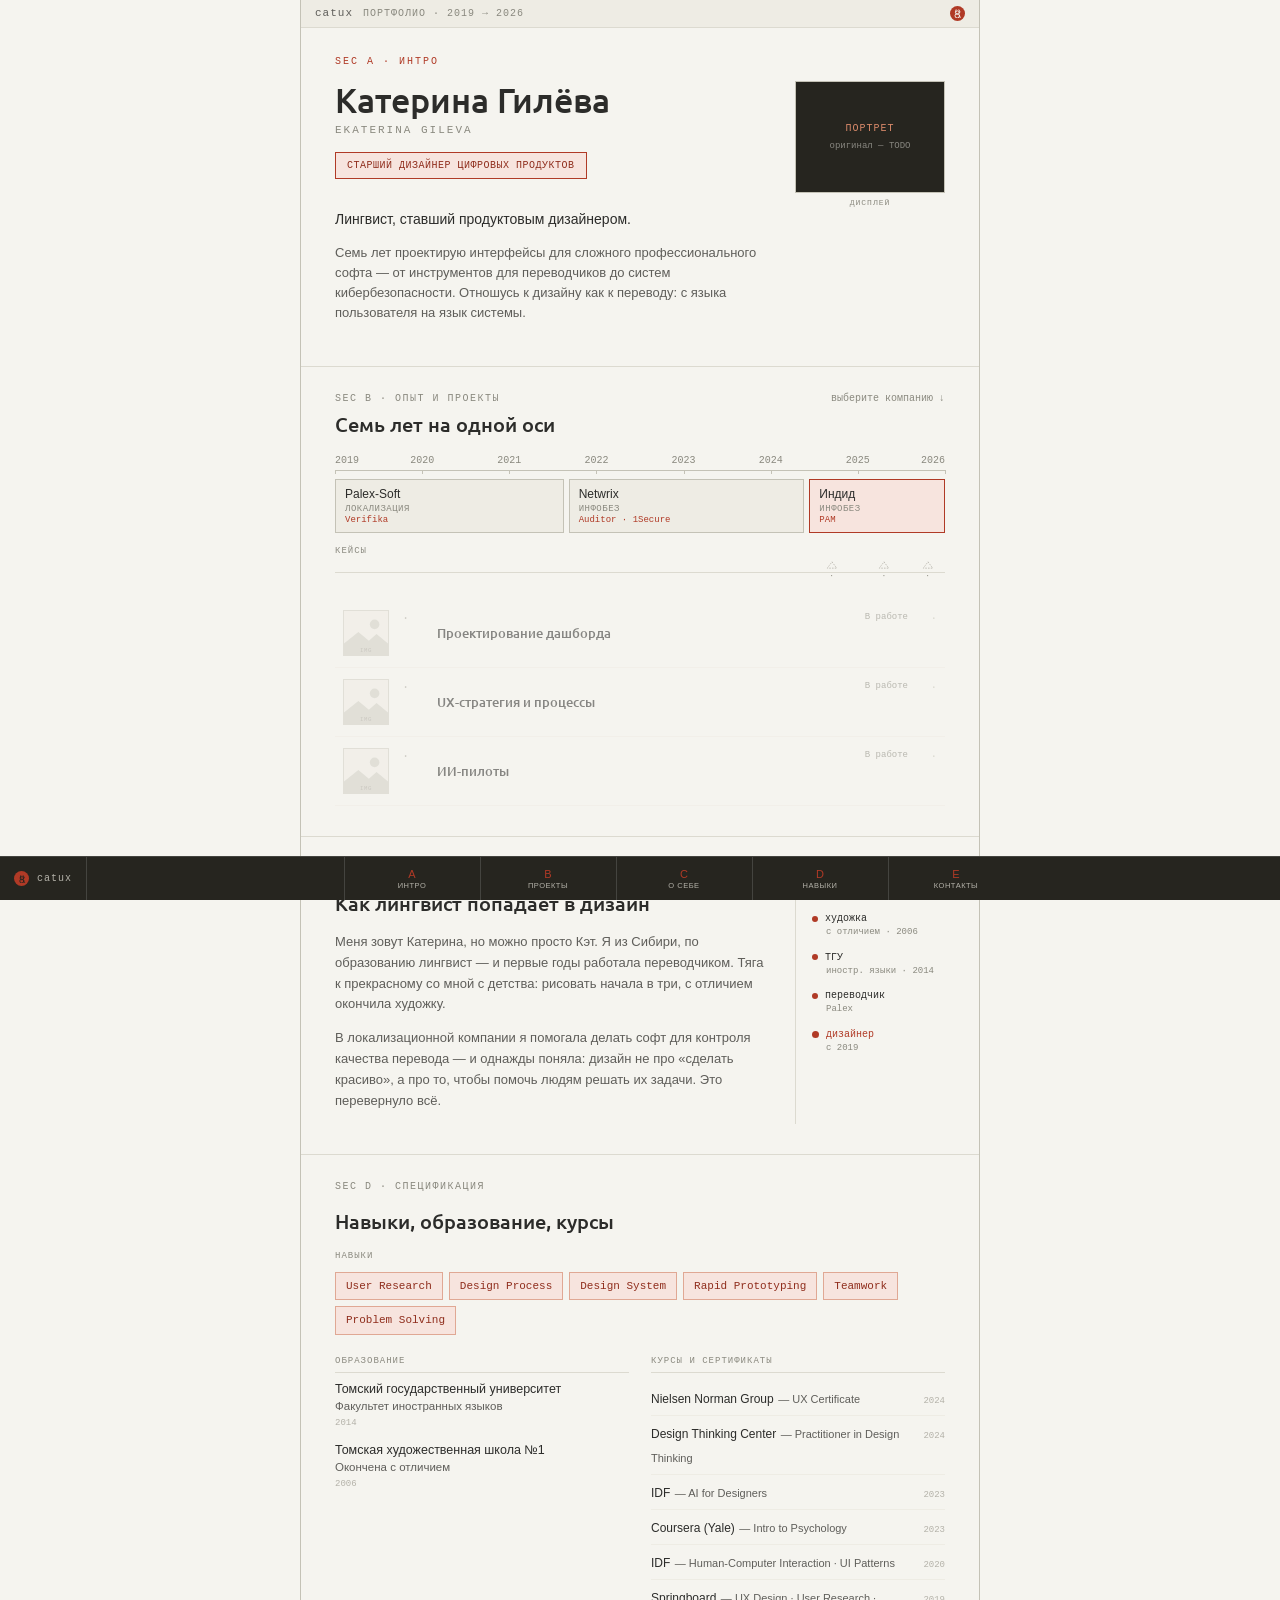
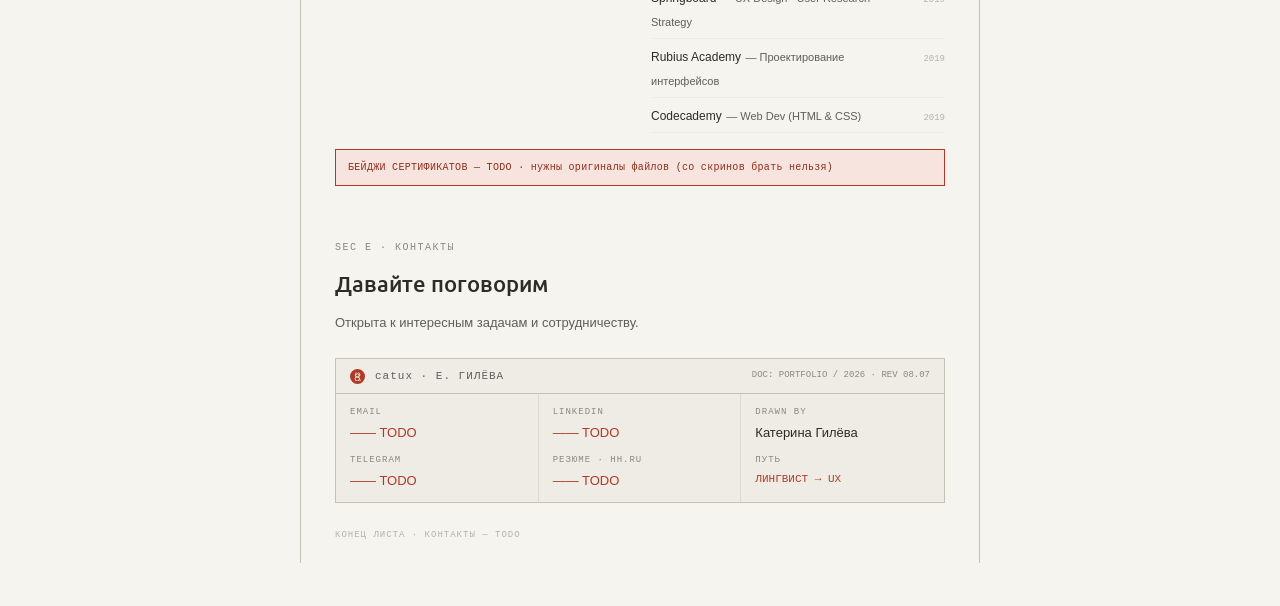
==== commit c01fd9a3: "Split approved reference layout into index.html/css/js, sync content Replace the outdated placeholde" ====
--- a/index.html
+++ b/index.html
@@ -3,490 +3,151 @@
 <head>
 <meta charset="UTF-8">
 <meta name="viewport" content="width=device-width, initial-scale=1.0">
-<title>КАТЕРИНА ГИЛЁВА — UX DESIGNER / SCHEMATIC</title>
+<title>Катерина Гилёва — портфолио продуктового дизайнера</title>
 <link rel="preconnect" href="https://fonts.googleapis.com">
-<link href="https://fonts.googleapis.com/css2?family=IBM+Plex+Mono:ital,wght@0,400;0,500;0,600;0,700;1,400&family=IBM+Plex+Sans+Condensed:wght@500;600;700&family=IBM+Plex+Sans:wght@400;500&display=swap" rel="stylesheet">
+<link rel="preconnect" href="https://fonts.gstatic.com" crossorigin>
+<link href="https://fonts.googleapis.com/css2?family=Ubuntu:wght@400;500&display=swap" rel="stylesheet">
 <link rel="stylesheet" href="css/style.css">
 </head>
 <body>
+<div class="sheet">
 
-<div class="reg tl"></div><div class="reg tr"></div><div class="reg bl"></div><div class="reg br"></div>
+  <!-- строка состояния -->
+  <div class="statusbar">
+    <span class="statusbar__brand">catux</span>
+    <span class="statusbar__doc">ПОРТФОЛИО · 2019 → 2026</span>
+    <span class="logo-mark" aria-hidden="true">
+      <!-- ЗАГЛУШКА лого: заменить оригинальным SVG кота catux -->
+      <svg width="9" height="9" viewBox="-20 -22 40 44" fill="none" stroke="var(--surface-0)" stroke-width="4.5" stroke-linecap="round" stroke-linejoin="round"><path d="M -7 -18 L -10 -6"/><path d="M 7 -18 L 12 -8"/><circle cx="0" cy="-4" r="9"/><circle cx="-1" cy="11" r="11"/><path d="M 9 16 L 15 18"/></svg>
+    </span>
+  </div>
 
-<header class="topbar">
-  <div class="logo">К.ГИЛЁВА<span>_UX</span></div>
-  <nav>
-    <a href="#about">01 О себе</a>
-    <a href="#work">02 Проекты</a>
-    <a href="#skills">03 Инструменты</a>
-    <a href="#contact">04 Контакт</a>
-  </nav>
-</header>
-
-<main>
-
-  <section class="hero" id="top">
-    <div class="tag">portfolio / rev. 2026</div>
-    <h1>UX-дизайнер, которая читает интерфейс <em>как схему</em></h1>
-    <p class="role mono">КАТЕРИНА ГИЛЁВА — СТАРШИЙ ДИЗАЙНЕР ЦИФРОВЫХ ПРОДУКТОВ</p>
-    <p class="desc">Из Сибири на мировую цифровую арену: мой путь — это поиск ясных и функциональных решений. В основе моего подхода — командная синергия и отклик пользователей.</p>
-    <div class="btn-row">
-      <a class="btn solid" href="#work">Смотреть проекты</a>
-      <a class="btn ghost" href="#contact">Написать</a>
-    </div>
-
-    <div class="diagram">
-      <svg viewBox="0 0 900 380" fill="none">
-        <defs>
-          <marker id="arrow" markerWidth="8" markerHeight="8" refX="6" refY="3" orient="auto">
-            <path d="M0,0 L6,3 L0,6 Z" fill="#EDEAE0"/>
-          </marker>
-        </defs>
-        <rect x="20" y="20" width="700" height="330" stroke="#55534a" stroke-width="1" fill="none"/>
-        <text x="40" y="12" class="dg-label" style="font-size:11px; letter-spacing:2px;">ПРОЦЕСС ДИЗАЙНА</text>
-
-        <rect x="60" y="45" width="150" height="46" rx="4" stroke="#EDEAE0" stroke-width="1.4" fill="none" class="dg-box"/>
-        <text x="135" y="72" text-anchor="middle" class="dg-box"><tspan>БРИФ</tspan></text>
-
-        <path d="M135 91 V120" stroke="#EDEAE0" stroke-width="1" marker-end="url(#arrow)"/>
-
-        <path d="M85 120 L185 120 L135 165 Z" stroke="#EDEAE0" stroke-width="1.2" fill="none"/>
-        <text x="135" y="140" text-anchor="middle" class="dg-label" style="font-size:9px;">ГИПОТЕЗА</text>
-        <text x="135" y="151" text-anchor="middle" class="dg-label" style="font-size:9px;">ЯСНА?</text>
-
-        <path d="M185 120 H440" stroke="#EDEAE0" stroke-width="1" marker-end="url(#arrow)"/>
-        <text x="330" y="112" text-anchor="middle" class="dg-yn">ДА</text>
-        <rect x="440" y="97" width="160" height="46" rx="4" stroke="#EDEAE0" stroke-width="1.4" fill="none" class="dg-box"/>
-        <text x="520" y="124" text-anchor="middle" class="dg-box">UX-ИССЛЕДОВАНИЕ</text>
-
-        <path d="M135 165 V195" stroke="#EDEAE0" stroke-width="1" marker-end="url(#arrow)"/>
-        <text x="150" y="182" class="dg-yn" style="font-size:9px">НЕТ</text>
-
-        <path d="M85 195 L185 195 L135 240 Z" stroke="#EDEAE0" stroke-width="1.2" fill="none"/>
-        <text x="135" y="215" text-anchor="middle" class="dg-label" style="font-size:9px;">ПРОТОТИП</text>
-        <text x="135" y="226" text-anchor="middle" class="dg-label" style="font-size:9px;">ГОТОВ?</text>
-
-        <path d="M185 195 H440" stroke="#EDEAE0" stroke-width="1" marker-end="url(#arrow)"/>
-        <text x="330" y="187" text-anchor="middle" class="dg-yn">ДА</text>
-        <rect x="440" y="172" width="160" height="46" rx="4" stroke="#EDEAE0" stroke-width="1.4" fill="none" class="dg-box"/>
-        <text x="520" y="199" text-anchor="middle" class="dg-box">ЮЗАБИЛИТИ-ТЕСТ</text>
-
-        <path d="M135 240 V270" stroke="#EDEAE0" stroke-width="1" marker-end="url(#arrow)"/>
-        <text x="150" y="257" class="dg-yn" style="font-size:9px">НЕТ</text>
-
-        <path d="M85 270 L185 270 L135 315 Z" stroke="#EDEAE0" stroke-width="1.2" fill="none"/>
-        <text x="135" y="290" text-anchor="middle" class="dg-label" style="font-size:9px;">ТЕСТ</text>
-        <text x="135" y="301" text-anchor="middle" class="dg-label" style="font-size:9px;">ПРОЙДЕН?</text>
-
-        <path d="M185 270 H440" stroke="#EDEAE0" stroke-width="1" marker-end="url(#arrow)"/>
-        <text x="330" y="262" text-anchor="middle" class="dg-yn">ДА</text>
-        <rect x="440" y="247" width="160" height="46" rx="4" stroke="#e0973a" stroke-width="1.6" fill="none" class="dg-box"/>
-        <text x="520" y="274" text-anchor="middle" class="dg-box" style="fill:#e0973a">РЕЛИЗ</text>
-
-        <path d="M135 315 V335 H620 V218" stroke="#9c9a8c" stroke-width="1" stroke-dasharray="3 4" marker-end="url(#arrow)"/>
-        <text x="380" y="330" text-anchor="middle" class="dg-label" style="font-size:9px">НЕТ → ИТЕРАЦИЯ</text>
-
-        <text x="40" y="368" class="dg-label" style="font-size:9px; letter-spacing:2px;">FIG. 01 — DESIGN LOOP</text>
-      </svg>
-    </div>
-  </section>
-
-  <section id="about">
-    <div class="tag">01 / о себе</div>
-    <div class="about-grid">
-      <table class="spec-table">
-        <tr><td>Роль</td><td>Старший дизайнер цифровых продуктов</td></tr>
-        <tr><td>Опыт</td><td>5+ лет (2019—2024)</td></tr>
-        <tr><td>Образование</td><td>Томский государственный университет, факультет иностранных языков</td></tr>
-        <tr><td>Навыки</td><td>User Research, Design Process, Design System, Rapid Prototyping, Teamwork, Problem Solving</td></tr>
-      </table>
-      <div class="about-text">
-        <p>Из Сибири на мировую цифровую арену: мой путь — это поиск ясных и функциональных решений.</p>
-        <p>Приветствую вас в моём портфолио! Давайте немного познакомимся. Я Кэт, проектировщик цифровых продуктов родом из прекрасной Сибири. По образованию я лингвист, и после окончания университета я работала переводчиком. Но теперь я в дизайне. Почему так?</p>
-        <p>Что ж, тяга к искусству у меня с детства. Рисовать начала в три, продолжила в школе, в итоге с отличием окончила художку. За эти годы цвет, композиция и в целом влечение к прекрасному стали неотъемлемой частью моей жизни.</p>
-        <p>После школы мне хотелось делать нечто большее, чем рисовать, поэтому я решила посвятить себя искусству перевода. Языки были моим вторым большим увлечением, а профессия переводчика отлично удовлетворяла мою потребность в новом знании. Эта дорога и привела меня в Palex, локализационную компанию, куда меня взяли на контроль качества перевода.</p>
-        <p>Не боясь дополнительной работы, через некоторое время я начала помогать Palex-Soft с созданием обучающих видео и справочных материалов для Verifika, программе по контролю качества перевода, разработанной в компании и широко распространившейся в переводческой среде. Изучив за это время Verifika от и до, я начала предлагать ребятам из разработки идеи, как сделать её лучше и полезнее для пользователей. Так совпало, что команда думала о найме UX специалиста, и видимо, впечатлившись моими эскизами, предложила мне пройти курсы и посмотреть, как пойдёт.</p>
-        <p>Так я окунулась в мир UX. Такая простая и известная сейчас всем истина о том, что дизайн — это не столько о том, чтобы сделать красиво, а о том, чтобы помочь людям эффективнее решать их проблемы и задачи, перевернула моё понимание дизайна. Меня словно озарило, ведь именно этого понимания мне не хватало. С тех пор я знала, чем хочу заниматься.</p>
-        <p>Я окончила специализированные курсы по UX и присоединилась к команде Verifika, в которой и начался мой путь проектировщика интерфейсов.</p>
+  <!-- ============ SEC A · ИНТРО ============ -->
+  <section class="intro" id="sec-a">
+    <div class="eyebrow eyebrow--accent">SEC A · ИНТРО</div>
+    <div class="intro__row">
+      <div class="intro__col">
+        <h1 class="intro__name">Катерина Гилёва</h1>
+        <div class="intro__latin">EKATERINA GILEVA</div>
+        <div class="role-badge"><span>СТАРШИЙ ДИЗАЙНЕР ЦИФРОВЫХ ПРОДУКТОВ</span></div>
+        <p class="intro__lead">Лингвист, ставший продуктовым дизайнером.</p>
+        <p class="intro__desc">Семь лет проектирую интерфейсы для сложного профессионального софта — от инструментов для переводчиков до систем кибербезопасности. Отношусь к дизайну как к переводу: с языка пользователя на язык системы.</p>
       </div>
-    </div>
-
-    <div class="tag" style="margin-top:10px;">опыт работы</div>
-    <table class="process-table">
-      <tr><th>Период</th><th>Должность</th><th>Компания</th></tr>
-      <tr><td>Янв 2019 — Дек 2021</td><td>UX Designer</td><td>Palex-Soft</td></tr>
-      <tr><td>Дек 2021 — Авг 2023</td><td>UX/UI Designer</td><td>Netwrix</td></tr>
-      <tr><td>Авг 2023 — Апр 2024</td><td>Senior Product Designer</td><td>Netwrix</td></tr>
-    </table>
-
-    <div class="edu-cert-grid">
-      <div>
-        <div class="tag">образование</div>
-        <ul class="plain-list">
-          <li>Томский государственный университет, факультет иностранных языков, 2014</li>
-          <li>Томская художественная школа №1, 2006</li>
-        </ul>
-      </div>
-      <div>
-        <div class="tag">курсы и сертификаты</div>
-        <ul class="plain-list">
-          <li>Springboard — UX Design (User Centered Design, User Research, Content &amp; Strategy), 2019</li>
-          <li>Codecademy — Web Dev (HTML &amp; CSS), 2019</li>
-          <li>Rubius Academy — «Проектирование интерфейсов», 2019</li>
-          <li>IDF — Human-Computer Interaction, UI Design Patterns for Successful Software, 2020</li>
-          <li>Coursera (Yale) — Intro to Psychology, 2023</li>
-          <li>IDF — AI for Designers, 2023</li>
-          <li>Design Thinking Center — Practitioner in Design Thinking, 2024</li>
-          <li>Nielsen Norman Group — UX Certificate, 2024</li>
-        </ul>
-      </div>
-    </div>
-
-    <div class="tag" style="margin-top:50px;">график / этапы процесса</div>
-    <div class="timing">
-      <svg viewBox="0 0 900 220" fill="none">
-        <line x1="60" y1="30" x2="860" y2="30" stroke="#423f37" stroke-width="1"/>
-        <text x="0" y="34" class="track-label">ИССЛЕДОВАНИЕ</text>
-        <rect x="60" y="18" width="220" height="24" rx="12" fill="#EDEAE0"/>
-        <text x="170" y="34" text-anchor="middle" class="bar-label">DISCOVERY</text>
-
-        <line x1="60" y1="80" x2="860" y2="80" stroke="#423f37" stroke-width="1"/>
-        <text x="0" y="84" class="track-label">ДИЗАЙН</text>
-        <rect x="240" y="68" width="280" height="24" rx="12" fill="#EDEAE0"/>
-        <text x="380" y="84" text-anchor="middle" class="bar-label">WIREFRAME → UI</text>
-
-        <line x1="60" y1="130" x2="860" y2="130" stroke="#423f37" stroke-width="1"/>
-        <text x="0" y="134" class="track-label">ТЕСТИРОВАНИЕ</text>
-        <rect x="480" y="118" width="180" height="24" rx="12" fill="none" stroke="#e0973a" stroke-width="1.6"/>
-        <text x="570" y="134" text-anchor="middle" class="bar-label" style="fill:#e0973a">USABILITY TEST</text>
-
-        <line x1="60" y1="180" x2="860" y2="180" stroke="#423f37" stroke-width="1"/>
-        <text x="0" y="184" class="track-label">СДАЧА</text>
-        <rect x="700" y="168" width="140" height="24" rx="12" fill="#EDEAE0"/>
-        <text x="770" y="184" text-anchor="middle" class="bar-label">HANDOFF</text>
-
-        <path d="M60 205 H855" stroke="#9c9a8c" stroke-width="1"/>
-        <path d="M850 200 L860 205 L850 210" stroke="#9c9a8c" stroke-width="1" fill="none"/>
-        <text x="855" y="200" text-anchor="end" class="track-label" style="font-size:9px">ВРЕМЯ →</text>
-      </svg>
-    </div>
-  </section>
-
-  <section id="work">
-    <div class="tag">02 / избранные проекты</div>
-
-    <!-- PROJECT 01 — FULL CASE -->
-    <div class="project full-case">
-      <div class="proj-id">PROJECT<span class="n">01</span></div>
-      <div class="case-content">
-
-        <div class="fig-placeholder"><span>FIG. 1.1 — ОБЛОЖКА ПРОЕКТА (СКРИНШОТ)</span></div>
-
-        <div class="proj-tags">
-          <span>New Feature</span><span>Information Diagram</span>
-          <span class="period">Ноябрь 2022 — Апрель 2024</span>
+      <div class="display-frame">
+        <div class="display-frame__screen">
+          <span>ПОРТРЕТ</span><span>оригинал — TODO</span>
         </div>
-        <h3 class="proj-title">Оценка рисков для продукта по IT безопасности</h3>
-        <p class="proj-sub mono">Как я определила границы, наполнение и место новой функции в Netwrix 1Secure</p>
-
-        <p class="proj-desc">Представьте, вы хотите продать услуги по IT-безопасности новому клиенту, и вам не составляет труда на первой встрече продемонстрировать ему список уязвимостей в его инфраструктуре, которые неплохо бы устранить. Именно для этой цели мы стали делать функцию оценки рисков в Netwrix 1Secure. Далее я подробно расскажу, что и как я делала, чтобы встроить эту фичу в уже существующий продукт.</p>
-
-        <dl class="field-list">
-          <dt>Что за продукт</dt>
-          <dd>Netwrix 1Secure мониторит IT-системы. В режиме реального времени он отправляет уведомления о важных изменениях, помогая отслеживать подозрительные события и обеспечивать безопасность данных. Продукт специально разработан для нужд MSP (Managed Service Providers).</dd>
-          <dt>Кто пользователи</dt>
-          <dd>MSP — IT-администраторы на аутсорсе. Они удалённо управляют IT-инфраструктурой клиентов, дополнительно предлагая услуги по безопасности.</dd>
-          <dt>Что им нужно</dt>
-          <dd>Функция оценки рисков поможет MSP лучше продавать услуги по безопасности. Её задача — быстро диагностировать состояние инфраструктуры организации, обнаружив ключевые риски, и показать, как это состояние меняется по мере того, как MSP эти риски устраняет.</dd>
-          <dt>Моя роль</dt>
-          <dd>Я вела проект от начальной стратегии и согласования с потребностями пользователей, детального визуального дизайна и прототипирования вплоть до работы по обратной связи.</dd>
-        </dl>
-
-        <p class="proj-desc">Чтобы решить эту задачу, я использовала подход, ориентированный на пользователя. Сначала я определила джоб стори и ключевые вопросы, на которые должен отвечать интерфейс, провела анализ похожих решений и наметила план встраивания фичи в продукт. После этого я перешла к итеративному процессу поиска дизайн-решения, которое отвечало бы на задачи и поставленные вопросы. Затем я собрала решение воедино, согласовала его с командой, внесла финальные правки и подготовила дизайн-спецификацию. Завершила процесс доработкой решения на основе полученной обратной связи.</p>
-
-        <table class="process-table numbered">
-          <tr><th>№</th><th>Этап</th><th>Что входило</th></tr>
-          <tr><td>01</td><td>Define</td><td>Job stories · Ключевые вопросы к интерфейсу · Анализ других решений · Информационная диаграмма</td></tr>
-          <tr><td>02</td><td>Ideate &amp; Iterate</td><td>Перебор вариантов для дашборда рисков · Поиск решения для деталей риска · Дизайн профилей рисков</td></tr>
-          <tr><td>03</td><td>Create &amp; Update</td><td>Соединение фичи в прототипе · Груминг с командой и внесение правок · Дизайн-спецификация</td></tr>
-          <tr><td>04</td><td>Feedback</td><td>Доработка на основе фидбека</td></tr>
-        </table>
-
-        <!-- STAGE 01 -->
-        <div class="stage-head">
-          <span class="stage-num">01</span>
-          <h4 class="stage-title">Define — обозначаю потребности пользователей</h4>
-        </div>
-        <p class="proj-desc">Чтобы обозначить потребности пользователей, мы с продакт-менеджером сформировали джоб стори для этой фичи (job story, из теории Jobs-to-be-done). Как правило, она выражается формулой: <em>Когда &lt;Ситуация&gt;, я хочу &lt;Мотивация&gt;, чтобы я мог &lt;Ожидаемый результат&gt;</em>. Эти истории помогали мне проектировать решение, постоянно напоминая об истинных мотивах пользователей.</p>
-
-        <div class="job-story"><b>Продажа услуг безопасности</b>Когда я как MSP инженер нахожусь в процессе заключения сделки с клиентом, я хочу показать ему, какие проблемы есть в его системах, чтобы я мог допродать свои услуги по безопасности.</div>
-        <div class="job-story"><b>Демонстрация ценности услуги</b>Когда я как MSP инженер понизил уровень риска в системах клиента, я хочу продемонстрировать ему результаты проделанной работы, чтобы доказать ценность этой услуги.</div>
-
-        <p class="sub-head">Определяю ключевые вопросы</p>
-        <p class="proj-desc">Затем, основываясь на этих стори и требованиях, я определила ключевые вопросы, на которые необходимо ответить с помощью основного интерфейса для этой функции:</p>
-        <ul class="plain-list dim">
-          <li>Каков общий уровень риска для организации?</li>
-          <li>Насколько серьёзны риски для этой организации?</li>
-          <li>Почему эти риски критичны для организации?</li>
-          <li>Что вызывает этот риск?</li>
-          <li>Как текущие уровни риска сравниваются с предыдущими периодами?</li>
-          <li>Какая работа была проделана по сокращению рисков?</li>
-          <li>Какие пороговые значения используются для оценки рисков, и можно ли их изменить?</li>
-        </ul>
-
-        <p class="sub-head">Изучаю другие решения</p>
-        <p class="proj-desc">Я также изучила, как другие решения (конкурентов и похожих продуктов) показывают риски, чтобы понять:</p>
-        <ul class="plain-list dim">
-          <li>Какую терминологию они используют для описания рисков</li>
-          <li>Как они определяют степень рисков</li>
-          <li>Какие визуальные элементы они используют для представления рисков</li>
-        </ul>
-
-        <p class="sub-head">Планирую интеграцию функции</p>
-        <p class="proj-desc">Я набросала информационную диаграмму, чтобы понять, как функция оценки рисков может интегрироваться в существующее приложение. Диаграмма помогла мне определить, какие части приложения могут быть затронуты, и не упустить важные моменты. Этот набросок стал основой для дальнейшей работы над дизайном.</p>
-        <div class="fig-placeholder"><span>FIG. 1.2 — SIMPLIFIED INFORMATION DIAGRAM</span></div>
-
-        <hr class="stage-divider">
-
-        <!-- STAGE 02 -->
-        <div class="stage-head">
-          <span class="stage-num">02</span>
-          <h4 class="stage-title">Ideate &amp; Iterate — перебираю варианты основного экрана рисков</h4>
-        </div>
-        <p class="proj-desc">Я начала с самого главного экрана — дашборда рисков. В начале поиска решения я всегда всё делаю на бумаге и только потом переношу варианты в Фигму. А когда есть дизайн-система, я миную этап lo-fi в цифре и собираю макеты из готовых блоков. В случае этого проекта было так же.</p>
-        <p class="proj-desc">Итак, первая задача — ответить на вопросы: Каков общий уровень риска для организации? Насколько они серьёзны? И какая работа была проделана по сокращению этих рисков?</p>
-
-        <p class="sub-head">Итерация первая</p>
-        <p class="proj-desc">Пытаясь ответить на эти вопросы, я сосредоточилась на «оценке рисков», или индексе, как это было указано в требованиях.</p>
-        <p class="proj-desc">Работая над этой концепцией, я начала сомневаться в системе оценок. Хотя на первый взгляд она казалась разумной и простой, такие вопросы, как «Оценка 6 – это плохо или нормально? Подходит ли она для этого риска? Как рассчитывается общий уровень риска?» показывали, что всё сложнее, чем кажется.</p>
-        <p class="proj-desc">Когда я поделилась сомнениями с продакт-менеджером, он согласился и рассказал, что у нас в компании был когда-то продукт, специализировавшийся на рисках, но его закрыли. Мы изучили отзывы пользователей по тому другому продукту, а также мнения инженеров поддержки и продаж. Стало ясно, что пользователи не понимали, как рассчитываются оценки, и наша команда тратила огромное количество времени на объяснения.</p>
-        <p class="proj-desc">Эти отзывы подтвердили мои сомнения, и мы решили отказаться от системы оценок в пользу простоты.</p>
-
-        <p class="sub-head">Итерация вторая</p>
-        <ol class="outcome-list">
-          <li>Я убрала индекс оценки рисков и заменила его простой классификацией: высокие, средние и низкие риски.</li>
-          <li>Чтобы отслеживать изменения и ответить на вопрос «Как текущие уровни рисков сравниваются с прошлыми периодами?», я добавила виджеты трендов рисков. Они показывают рост или снижение рисков со временем, что позволяет быстро считать эффективность работы MSP.</li>
-          <li>Серьёзность рисков определяется чёткими пороговыми значениями. Например, если найдено больше N сущностей, значит риск высокий.</li>
-        </ol>
-        <div class="fig-placeholder"><span>FIG. 1.3 — RISK ASSESSMENT DASHBOARD, NETWRIX 1SECURE UI</span></div>
-
-        <p class="sub-head">Ищу решение для деталей риска</p>
-        <p class="proj-desc">Подготовив версию дашборда и ответив на первые вопросы, я перешла к следующим: Почему эти риски важны для организации? Какие пороги используются для оценки рисков? Что вызывает этот риск?</p>
-        <p class="proj-desc">Так, выбрав интересующий риск, вы переходите в его детали, которые раскрывают его суть:</p>
-        <ul class="plain-list dim">
-          <li>Важность риска определяется его описанием и соответствующими нормативами безопасности.</li>
-          <li>Виджет тренда рассказывает историю, как менялся риск на протяжении времени, а также обозначает рамки пороговых значений.</li>
-          <li>Ниже виджетов идёт список объектов, которые составляют этот риск.</li>
-        </ul>
-        <p class="proj-desc">Не получилось уместить всю информацию на одном экране, поэтому пришлось разделить его на боковую панель описания риска и отчёт, который переехал в другую часть приложения — отчёты.</p>
-
-        <p class="sub-head">Прорабатываю профили рисков</p>
-        <p class="proj-desc">И, наконец, какие пороговые значения используются для оценки рисков и могут ли они быть изменены? Профили рисков дают возможность MSP задать пороги один раз и использовать их для разных клиентов. Заглядывая в будущее, мы задумали, чтобы эти профили в какой-то момент стали простым и доступным источником для различных требований по безопасности.</p>
-
-        <hr class="stage-divider">
-
-        <!-- STAGE 03 -->
-        <div class="stage-head">
-          <span class="stage-num">03</span>
-          <h4 class="stage-title">Create — объединяю всё вместе, чтобы интегрировать в приложение</h4>
-        </div>
-        <p class="proj-desc">Подготовив части решения, настало время объединить их все в одно целое. Чтобы помочь себе в этом и ничего не опустить, я превратила начальную информационную диаграмму в lo-fi схему, обозначив, где каждая часть данных о рисках будет находиться на экранах приложения.</p>
-        <div class="fig-placeholder"><span>FIG. 1.4 — LO-FI СХЕМА ЭКРАНОВ</span></div>
-
-        <p class="sub-head">Собираю прототип</p>
-        <p class="proj-desc">Затем я собрала интерактивный прототип в Фигме, чтобы команда разработчиков в любой момент могла сама пробовать новую функцию и смотреть, как она вписывается в текущее решение.</p>
-        <div class="fig-placeholder"><span>FIG. 1.5 — VIDEO: RISK ASSESSMENT PROTOTYPE (FIGMA)</span></div>
-
-        <p class="sub-head">Грумлю с командой и создаю дизайн-спецификацию</p>
-        <p class="proj-desc">Перед завершением мы с командой всегда ещё раз просматриваем получившееся решение и обговариваем, как будем делить функционал на части. Получив эти части, я подробно расписала функционал и необходимое взаимодействие с интерфейсом, после чего прикрепила дизайн-спецификацию к основной задаче.</p>
-        <div class="fig-placeholder"><span>FIG. 1.6 — ДИЗАЙН-СПЕЦИФИКАЦИЯ, INTRO + PART 1–5</span></div>
-
-        <p class="sub-head">Провожу UX-ревью</p>
-        <p class="proj-desc">В этой команде я была встроена в процесс Pull Request (PR), когда другой инженер проверяет код за своим коллегой. Моя задача — убедиться, что пользовательский интерфейс разработан правильно и соответствует макетам. Эта задача не была исключением.</p>
-        <p class="proj-desc">Так, я оставляла комментарии на правку, а также могла рекомендовать изменения в CSS с помощью DevTools, чтобы подсказать разработчику, как можно точнее воспроизвести изначальный дизайн.</p>
-        <div class="fig-placeholder"><span>FIG. 1.7 — ПРИМЕР CSS-ДИФФА ДО/ПОСЛЕ В DEVTOOLS</span></div>
-
-        <hr class="stage-divider">
-
-        <!-- STAGE 04 -->
-        <div class="stage-head">
-          <span class="stage-num">04</span>
-          <h4 class="stage-title">Feedback — получаем обратную связь после релиза</h4>
-        </div>
-        <p class="proj-desc">Благодаря регулярному общению с пользователями, продакт-менеджер собрал качественную обратную связь по выпущенному функционалу. Мы получили ещё одно подтверждение его востребованности, несколько запросов и комментариев о том, что было не очень понятно.</p>
-        <p class="proj-desc">Как выяснилось, у пользователей была проблема с пониманием виджета тренда, в частности разбивки на escalated и downgraded. Также они просили упростить показатели «до и после» и начинать список с недавно изменённых рисков, поскольку они требуют более внимательного отношения.</p>
-        <p class="proj-desc">Кроме обратной связи добавились новые требования:</p>
-        <ul class="plain-list dim">
-          <li>Увеличение числа поддерживаемых рисков показало необходимость более эффективного поиска.</li>
-          <li>Нужна была возможность выгрузить отчёт по рискам в качестве презентации.</li>
-        </ul>
-
-        <p class="sub-head">Дорабатываю решение на основе новых данных</p>
-        <ul class="plain-list dim">
-          <li><b>Виджеты рисков:</b> тренд упрощён до простой линии и объединён со счётчиком рисков по категории критичности.</li>
-          <li><b>Список рисков:</b> переработан так, чтобы вся информация об изменениях риска была в одной колонке, и чтобы список был по умолчанию отсортирован по недавно изменённым рискам.</li>
-        </ul>
-        <p class="proj-desc">Я также добавила новый вид для поиска по всем рискам с боковой панелью и быстрыми фильтрами. Он работает как фасетный поиск, позволяя пользователям быстро находить нужные метрики риска.</p>
-        <div class="fig-placeholder"><span>FIG. 1.8 — ВИД «ALL RISKS» С ФИЛЬТРАМИ И БОКОВОЙ ПАНЕЛЬЮ</span></div>
-        <p class="proj-desc">И наконец, я разработала презентацию в формате pptx, которую MSP могут экспортировать и демонстрировать клиенту вместо интерфейса продукта.</p>
-        <div class="fig-placeholder"><span>FIG. 1.9 — PPTX-ОТЧЁТ «CYBERSECURITY RISK ASSESSMENT REPORT»</span></div>
-
-        <hr class="stage-divider">
-
-        <!-- SUMMARY -->
-        <div class="stage-head">
-          <span class="stage-num">—</span>
-          <h4 class="stage-title">Итоги</h4>
-        </div>
-        <p class="sub-head">Что было сделано</p>
-        <ol class="outcome-list">
-          <li>Следуя дизайну, ориентированному на пользователя, я очертила цели и потребности MSP, а также обрисовала основные вопросы, на которые должен отвечать интерфейс новой функциональности. Я пронесла эти цели и вопросы через процесс итеративного проектирования и получила решение, которое им отвечает.</li>
-          <li>Благодаря информационным схемам, диаграммам и интерактивному прототипу, я успешно интегрировала новую фичу в текущее приложение, обеспечив связанность взаимодействия и переходов.</li>
-          <li>На протяжении всего процесса я тесно работала с командой разработки и менеджером продукта, синхронизируя с ними решение и дорабатывая его по возникающим вопросам и комментариям.</li>
-          <li>Обратная связь от пользователей после релиза подтвердила принятое решение и дала пищу для улучшений, которые я также спроектировала для последующего внедрения в приложение.</li>
-        </ol>
-        <p class="sub-head">Что я бы сделала иначе</p>
-        <p class="proj-desc">Я бы не ждала, пока пользователи увидят новый функционал только после релиза. Вместо этого я бы использовала макеты в Figma, чтобы протестировать решение раньше и дешевле получить первую обратную связь. Такой проактивный подход поможет увереннее выпускать новый функционал и улучшения, да и в целом сделает дизайн-процесс эффективнее.</p>
-
-      </div>
-    </div>
-
-    <div class="flow-divider">
-      <svg width="46" height="20" viewBox="0 0 46 20"><path d="M2 10 H36" stroke="#9c9a8c" stroke-width="1.4"/><path d="M30 4 L38 10 L30 16" stroke="#9c9a8c" stroke-width="1.4" fill="none"/></svg>
-      <div class="bits">01001101 01001111 01000100 01010101 01001100 01000101 — 00110010</div>
-    </div>
-
-    <!-- PROJECT 02 -->
-    <div class="project">
-      <div class="proj-id">PROJECT<span class="n">02</span></div>
-      <div>
-        <div class="proj-thumb"><span>ОБЛОЖКА — СКРИНШОТ ПРОЕКТА 02</span></div>
-        <div class="proj-tags"><span>AI</span><span>Hackathon</span></div>
-        <h3 class="proj-title">AI и отчёты: просто спроси систему</h3>
-        <p class="proj-desc">Как моя команда заняла первое место на хакатоне компании Netwrix, посвящённому внедрению AI, с идеей умных отчётов.</p>
-        <p class="proj-status mono">Полный текст кейса — в разработке</p>
-      </div>
-    </div>
-
-    <div class="flow-divider">
-      <svg width="46" height="20" viewBox="0 0 46 20"><path d="M2 10 H36" stroke="#9c9a8c" stroke-width="1.4"/><path d="M30 4 L38 10 L30 16" stroke="#9c9a8c" stroke-width="1.4" fill="none"/></svg>
-      <div class="bits">00110011 01010100 01001111 01010010 01011001 — 00110011</div>
-    </div>
-
-    <!-- PROJECT 03 -->
-    <div class="project">
-      <div class="proj-id">PROJECT<span class="n">03</span></div>
-      <div>
-        <div class="proj-thumb"><span>ОБЛОЖКА — СКРИНШОТ ПРОЕКТА 03</span></div>
-        <div class="proj-tags"><span>Complex Research</span><span>CJM</span></div>
-        <h3 class="proj-title">Подводные камни при решении проблемы интеграции</h3>
-        <p class="proj-desc">Как с помощью CJM я вскрыла глубинные проблемы, решая задачу по упрощению интеграции двух продуктов Netwrix.</p>
-        <p class="proj-status mono">Полный текст кейса — в разработке</p>
-      </div>
-    </div>
-
-    <div class="flow-divider">
-      <svg width="46" height="20" viewBox="0 0 46 20"><path d="M2 10 H36" stroke="#9c9a8c" stroke-width="1.4"/><path d="M30 4 L38 10 L30 16" stroke="#9c9a8c" stroke-width="1.4" fill="none"/></svg>
-      <div class="bits">01000110 01001100 01001111 01010111 — 00110100</div>
-    </div>
-
-    <!-- PROJECT 04 -->
-    <div class="project">
-      <div class="proj-id">PROJECT<span class="n">04</span></div>
-      <div>
-        <div class="proj-thumb"><span>ОБЛОЖКА — СКРИНШОТ ПРОЕКТА 04</span></div>
-        <div class="proj-tags"><span>Design Process</span><span>Web</span></div>
-        <h3 class="proj-title">Verifika: история перехода в облако</h3>
-        <p class="proj-desc">Как я перевела Verifika с настольного приложения в веб-версию и улучшила пользовательский опыт, выявив и устранив 10+ проблем.</p>
-        <p class="proj-status mono">Полный текст кейса — в разработке</p>
-      </div>
-    </div>
-
-    <div class="flow-divider">
-      <svg width="46" height="20" viewBox="0 0 46 20"><path d="M2 10 H36" stroke="#9c9a8c" stroke-width="1.4"/><path d="M30 4 L38 10 L30 16" stroke="#9c9a8c" stroke-width="1.4" fill="none"/></svg>
-      <div class="bits">01010011 01011001 01010011 — 00110101</div>
-    </div>
-
-    <!-- PROJECT 05 -->
-    <div class="project">
-      <div class="proj-id">PROJECT<span class="n">05</span></div>
-      <div>
-        <div class="proj-thumb"><span>ОБЛОЖКА — СКРИНШОТ ПРОЕКТА 05</span></div>
-        <div class="proj-tags"><span>Design System</span><span>Tokens</span></div>
-        <h3 class="proj-title">Разработка дизайн-системы</h3>
-        <p class="proj-desc">Как я заложила основу для оптимизации проектирования 20+ продуктов компании Netwrix.</p>
-        <p class="proj-status mono">Полный текст кейса — в разработке</p>
-      </div>
-    </div>
-
-    <div class="flow-divider">
-      <svg width="46" height="20" viewBox="0 0 46 20"><path d="M2 10 H36" stroke="#9c9a8c" stroke-width="1.4"/><path d="M30 4 L38 10 L30 16" stroke="#9c9a8c" stroke-width="1.4" fill="none"/></svg>
-      <div class="bits">01010101 01001001 — 00110110</div>
-    </div>
-
-    <!-- PROJECT 06 -->
-    <div class="project">
-      <div class="proj-id">PROJECT<span class="n">06</span></div>
-      <div>
-        <div class="proj-thumb"><span>ОБЛОЖКА — СКРИНШОТ ПРОЕКТА 06</span></div>
-        <div class="proj-tags"><span>UI</span><span>Design Spec</span></div>
-        <h3 class="proj-title">1Secure: лоск для поиска</h3>
-        <p class="proj-desc">Как я наладила командную работу между дизайнером и разработчиками, пока редизайнила функционал Investigation.</p>
-        <p class="proj-status mono">Полный текст кейса — в разработке</p>
-      </div>
-    </div>
-
-  </section>
-
-  <section id="skills">
-    <div class="tag">03 / инструменты и методы</div>
-    <div class="legend-box">
-      <div class="legend-title">
-        <span>LEGEND — COMPONENT TYPES</span>
-        <span>SCALE 1:1</span>
-      </div>
-      <div class="legend-grid">
-        <div class="chip">User Research</div>
-        <div class="chip">Design Process</div>
-        <div class="chip">Design System</div>
-        <div class="chip">Rapid Prototyping</div>
-        <div class="chip">Teamwork</div>
-        <div class="chip">Problem Solving</div>
-        <div class="chip">Figma</div>
-        <div class="chip">Job Stories / JTBD</div>
-        <div class="chip">Customer Journey Map</div>
-        <div class="chip">Usability Testing</div>
-        <div class="chip">Design Spec</div>
-        <div class="chip">DevTools / CSS-ревью</div>
+        <div class="display-frame__label">ДИСПЛЕЙ</div>
       </div>
     </div>
   </section>
 
-  <section id="contact" style="border-bottom:none;">
-    <div class="tag">04 / контакт</div>
-    <h2 class="caps" style="font-size:28px; max-width:20ch; margin-bottom:36px;">Открыта для новых проектов и предложений.</h2>
-    <div class="connector">
-      <a class="pin pin-tbd" href="#"><div class="pin-n">PIN 01 — EMAIL</div><div class="pin-label">уточняется</div></a>
-      <a class="pin pin-tbd" href="#"><div class="pin-n">PIN 02 — TELEGRAM</div><div class="pin-label">уточняется</div></a>
-      <a class="pin pin-tbd" href="#"><div class="pin-n">PIN 03 — LINKEDIN</div><div class="pin-label">уточняется</div></a>
-      <a class="pin pin-tbd" href="#"><div class="pin-n">PIN 04 — HH.RU</div><div class="pin-label">уточняется</div></a>
+  <!-- ============ SEC B · ОПЫТ И ПРОЕКТЫ ============ -->
+  <section class="section" id="sec-b">
+    <div class="band-head">
+      <span class="eyebrow" style="margin-bottom:0;">SEC B · ОПЫТ И ПРОЕКТЫ</span>
+      <span class="band-head__hint">выберите компанию ↓</span>
+    </div>
+    <h2 class="section-title">Семь лет на одной оси</h2>
+
+    <div class="axis" id="axis"></div>
+    <div class="axis-line"><div id="ticks"></div></div>
+    <div class="track-row" id="track-row"></div>
+
+    <div class="markers-label">КЕЙСЫ</div>
+    <div class="markers-wrap">
+      <div class="markers-baseline"></div>
+      <div class="markers" id="markers"></div>
+    </div>
+
+    <div id="case-list"></div>
+  </section>
+
+  <!-- ============ SEC C · О СЕБЕ ============ -->
+  <section class="section" id="sec-c">
+    <div class="eyebrow">SEC C · О СЕБЕ</div>
+    <div class="about">
+      <div class="about__text">
+        <h2 class="section-title">Как лингвист попадает в дизайн</h2>
+        <p class="about__p">Меня зовут Катерина, но можно просто Кэт. Я из Сибири, по образованию лингвист — и первые годы работала переводчиком. Тяга к прекрасному со мной с детства: рисовать начала в три, с отличием окончила художку.</p>
+        <p class="about__p">В локализационной компании я помогала делать софт для контроля качества перевода — и однажды поняла: дизайн не про «сделать красиво», а про то, чтобы помочь людям решать их задачи. Это перевернуло всё.</p>
+      </div>
+      <div class="milestones">
+        <div class="milestones__head">ВЕХИ</div>
+        <div id="milestones"></div>
+      </div>
     </div>
   </section>
 
-</main>
+  <!-- ============ SEC D · СПЕЦИФИКАЦИЯ ============ -->
+  <section class="section" id="sec-d">
+    <div class="eyebrow">SEC D · СПЕЦИФИКАЦИЯ</div>
+    <h2 class="section-title">Навыки, образование, курсы</h2>
+    <div class="spec-sub">НАВЫКИ</div>
+    <div class="skills" id="skills"></div>
+    <div class="spec-cols">
+      <div>
+        <div class="spec-sub spec-sub--ruled">ОБРАЗОВАНИЕ</div>
+        <div id="edu"></div>
+      </div>
+      <div>
+        <div class="spec-sub spec-sub--ruled">КУРСЫ И СЕРТИФИКАТЫ</div>
+        <div id="courses"></div>
+      </div>
+    </div>
+    <div class="cert-note">БЕЙДЖИ СЕРТИФИКАТОВ — TODO · нужны оригиналы файлов (со скринов брать нельзя)</div>
+  </section>
 
-<footer>
-  <span>© 2026 КАТЕРИНА ГИЛЁВА</span>
-  <span id="sheet-label">SHEET 01 OF 05 — ABOUT</span>
-</footer>
+  <!-- ============ SEC E · КОНТАКТЫ ============ -->
+  <section class="contacts-head" id="sec-e">
+    <div class="eyebrow">SEC E · КОНТАКТЫ</div>
+    <h2 class="contacts-title">Давайте поговорим</h2>
+    <p class="contacts-lead">Открыта к интересным задачам и сотрудничеству.</p>
+  </section>
+  <div class="titleblock">
+    <div class="titleblock__top">
+      <span class="logo-mark" aria-hidden="true">
+        <svg width="9" height="9" viewBox="-20 -22 40 44" fill="none" stroke="var(--surface-1)" stroke-width="4.5" stroke-linecap="round" stroke-linejoin="round"><path d="M -7 -18 L -10 -6"/><path d="M 7 -18 L 12 -8"/><circle cx="0" cy="-4" r="9"/><circle cx="-1" cy="11" r="11"/><path d="M 9 16 L 15 18"/></svg>
+      </span>
+      <span class="titleblock__brand">catux · Е. ГИЛЁВА</span>
+      <span class="titleblock__doc">DOC: PORTFOLIO / 2026 · REV 08.07</span>
+    </div>
+    <div class="titleblock__grid">
+      <div class="tb-cell">
+        <div class="tb-cell__label">EMAIL</div>
+        <div class="tb-cell__value is-todo">—— TODO</div>
+        <div class="tb-cell__label">TELEGRAM</div>
+        <div class="tb-cell__value is-todo">—— TODO</div>
+      </div>
+      <div class="tb-cell">
+        <div class="tb-cell__label">LINKEDIN</div>
+        <div class="tb-cell__value is-todo">—— TODO</div>
+        <div class="tb-cell__label">РЕЗЮМЕ · HH.RU</div>
+        <div class="tb-cell__value is-todo">—— TODO</div>
+      </div>
+      <div class="tb-cell">
+        <div class="tb-cell__label">DRAWN BY</div>
+        <div class="tb-cell__value">Катерина Гилёва</div>
+        <div class="tb-cell__label">ПУТЬ</div>
+        <div class="tb-cell__value is-mono">ЛИНГВИСТ → UX</div>
+      </div>
+    </div>
+  </div>
+  <div class="sheet-end">КОНЕЦ ЛИСТА · КОНТАКТЫ — TODO</div>
 
-<div class="titleblock">
-  <div>DRAWN&nbsp;<b>K. GILEVA</b></div>
-  <div>DOC&nbsp;<b>PORTFOLIO—2026</b></div>
-  <div>REV&nbsp;<b>0.2 DRAFT</b></div>
-  <div id="section-indicator">SEC&nbsp;<b>01 / HERO</b></div>
 </div>
 
+<!-- стики-футер навигации -->
+<nav class="footer-nav" aria-label="Навигация по секциям">
+  <div class="footer-nav__brand">
+    <span class="logo-mark" aria-hidden="true">
+      <svg width="8" height="8" viewBox="-20 -22 40 44" fill="none" stroke="var(--dark-0)" stroke-width="5" stroke-linecap="round" stroke-linejoin="round"><path d="M -7 -18 L -10 -6"/><path d="M 7 -18 L 12 -8"/><circle cx="0" cy="-4" r="9"/><circle cx="-1" cy="11" r="11"/><path d="M 9 16 L 15 18"/></svg>
+    </span>
+    <span>catux</span>
+  </div>
+  <div class="footer-nav__items" id="footer-nav"></div>
+</nav>
+
 <script src="js/script.js"></script>
-
 </body>
 </html>
--- a/css/style.css
+++ b/css/style.css
@@ -1,229 +1,199 @@
-:root{
-    --bg-top:#4d4c44;
-    --bg-bot:#242320;
-    --panel:#141310;
-    --line:#EDEAE0;
-    --line-dim:#9c9a8c;
-    --ink:#EDEAE0;
-    --ink-dim:#a9a798;
-    --accent:#e0973a;
-    --accent-dim:#e0973a33;
+  :root{
+    /* Палитра — светлый лист (главная). Кейсы будут тёмные, отдельно. */
+    --surface-0:#f5f4ef;   /* фон листа */
+    --surface-1:#eeece4;   /* панели, строка состояния */
+    --surface-2:#ffffff;   /* карточки */
+    --text-primary:#2c2c2a;
+    --text-secondary:#5f5e5a;
+    --text-muted:#8a897f;
+    --text-faint:#b4b2a9;
+    --border:#dcdad0;
+    --border-strong:#c4c2b6;
+    /* Акцент — терракота (со скрина лого catux; ждём точный HEX из файла) */
+    --accent:#b03a26;
+    --accent-deep:#8f2d1c;
+    --accent-tint:#f7e4de;
+    --accent-tint-border:#e0a894;
+    --accent-warm:#d98a6a;
+    /* Тёмная фактура (портрет-дисплей, стики-футер) */
+    --dark-0:#26251f;
+    --dark-1:#302f28;
+    --dark-border:#44443f;
+    --dark-text:#b4b2a9;
+    /* Заглушки миниатюр */
+    --thumb-bg:#e4e2d8;
+    --thumb-line:#d0cec4;
+
+    --font-display:"Ubuntu","Trebuchet MS",sans-serif;   /* заголовки */
+    --font-mono:ui-monospace,"SF Mono",Menlo,Consolas,monospace; /* тех.подписи */
+    --font-sans:-apple-system,BlinkMacSystemFont,"Segoe UI",Roboto,Helvetica,Arial,sans-serif; /* текст */
+
+    --pad-x:34px;  /* горизонтальный отступ секций */
   }
+
   *{box-sizing:border-box;}
   html{scroll-behavior:smooth;}
   body{
-    margin:0;
-    color:var(--ink);
-    font-family:'IBM Plex Sans', sans-serif;
-    font-size:16px;
-    line-height:1.55;
-    background:radial-gradient(ellipse 120% 90% at 50% 0%, var(--bg-top), var(--bg-bot) 75%);
-    background-attachment:fixed;
+    margin:0; background:var(--surface-0); color:var(--text-primary);
+    font-family:var(--font-sans); line-height:1.5;
+    padding-bottom:44px; /* место под стики-футер */
   }
-  ::selection{background:var(--accent); color:#141310;}
-  .mono{font-family:'IBM Plex Mono', monospace;}
-  .caps{
-    font-family:'IBM Plex Sans Condensed','IBM Plex Sans',sans-serif;
-    font-stretch:condensed; font-weight:700; text-transform:uppercase; letter-spacing:1.5px;
+  .sheet{max-width:680px; margin:0 auto; border-left:1px solid var(--border-strong);
+    border-right:1px solid var(--border-strong); min-height:100vh;}
+
+  /* ——— строка состояния (верх листа) ——— */
+  .statusbar{height:28px; background:var(--surface-1); border-bottom:0.5px solid var(--border);
+    display:flex; align-items:center; padding:0 14px; gap:10px;}
+  .statusbar__brand{font-family:var(--font-mono); font-size:11px; color:var(--text-secondary); letter-spacing:1px;}
+  .statusbar__doc{font-family:var(--font-mono); font-size:10px; color:var(--text-muted); letter-spacing:1px; flex:1;}
+  .logo-mark{width:15px; height:15px; border-radius:50%; background:var(--accent);
+    display:inline-flex; align-items:center; justify-content:center; flex-shrink:0;}
+
+  /* ——— общие элементы секций ——— */
+  .section{padding:24px var(--pad-x) 30px; border-top:0.5px solid var(--border);}
+  .section:first-of-type{border-top:none;}
+  .eyebrow{font-family:var(--font-mono); font-size:10px; color:var(--text-muted);
+    letter-spacing:1.5px; margin-bottom:12px;}
+  .eyebrow--accent{color:var(--accent); letter-spacing:2px;}
+  .section-title{font-family:var(--font-display); font-size:20px; font-weight:500; margin:0 0 14px;}
+
+  /* ——— SEC A интро ——— */
+  .intro{padding:26px var(--pad-x) 30px;}
+  .intro__row{display:flex; gap:20px; align-items:flex-start;}
+  .intro__name{font-family:var(--font-display); font-size:34px; font-weight:500; line-height:1.1; margin:0;}
+  .intro__latin{font-family:var(--font-mono); font-size:11px; color:var(--text-muted);
+    letter-spacing:2px; margin:4px 0 12px;}
+  .role-badge{display:inline-flex; align-items:center; background:var(--accent-tint);
+    border:0.5px solid var(--accent); padding:5px 11px; margin-bottom:16px;}
+  .role-badge span{font-family:var(--font-mono); font-size:10px; color:var(--accent-deep); letter-spacing:0.5px;}
+  .intro__lead{font-size:14px; font-weight:500; line-height:1.5; margin-bottom:6px;}
+  .intro__desc{font-size:13px; color:var(--text-secondary); line-height:1.55;}
+  .display-frame{width:150px; flex-shrink:0;}
+  .display-frame__screen{height:112px; background:var(--dark-0); border:0.5px solid var(--border-strong);
+    display:flex; flex-direction:column; align-items:center; justify-content:center; gap:4px;}
+  .display-frame__screen span:first-child{font-family:var(--font-mono); font-size:10px; color:var(--accent-warm); letter-spacing:1px;}
+  .display-frame__screen span:last-child{font-family:var(--font-mono); font-size:9px; color:#888780;}
+  .display-frame__label{font-family:var(--font-mono); font-size:8px; color:var(--text-muted);
+    text-align:center; letter-spacing:1px; margin-top:4px;}
+
+  /* ——— SEC B лента + список ——— */
+  .band-head{display:flex; justify-content:space-between; align-items:baseline; margin-bottom:3px;}
+  .band-head__hint{font-family:var(--font-mono); font-size:10px; color:var(--text-muted);}
+  .axis{position:relative; height:15px; font-family:var(--font-mono); font-size:10px; color:var(--text-muted); margin-bottom:2px;}
+  .axis-line{position:relative; height:1px; background:var(--border-strong); margin-bottom:8px;}
+  .track-row{display:flex; gap:5px; margin-bottom:12px; align-items:stretch;}
+  .co-plate{flex-grow:1; border:1px solid var(--border-strong); background:var(--surface-1);
+    cursor:pointer; text-align:left; padding:7px 9px; color:var(--text-primary);
+    transition:all .15s; font-family:inherit;}
+  .co-plate__name{font-size:12px; font-weight:500;}
+  .co-plate__line1{font-family:var(--font-mono); font-size:9px; color:var(--text-muted); margin-top:3px; letter-spacing:0.5px;}
+  .co-plate__line2{font-family:var(--font-mono); font-size:9px; color:var(--accent); margin-top:1px;}
+  .co-plate.is-active{background:var(--accent-tint); border-color:var(--accent); border-width:1.5px;}
+  .markers-label{font-family:var(--font-mono); font-size:9px; color:var(--text-muted); letter-spacing:1px; margin-bottom:2px;}
+  .markers-wrap{position:relative; height:24px; margin-bottom:14px;}
+  .markers-baseline{position:absolute; top:11px; left:0; right:0; height:1px; background:var(--border);}
+  .markers{position:absolute; top:0; left:0; right:0; height:24px;}
+  .marker{position:absolute; top:0; transform:translateX(-50%); background:none; border:none;
+    cursor:pointer; padding:0; display:flex; flex-direction:column; align-items:center;}
+  .marker__n{font-family:var(--font-mono); font-size:8px; color:var(--text-muted); margin-top:2px;}
+
+  /* пункт списка кейсов — все одинаковы */
+  .case-row{width:100%; text-align:left; display:flex; align-items:center; gap:13px;
+    padding:11px 8px; background:none; border:none; border-bottom:0.5px solid var(--surface-1);
+    cursor:pointer; font-family:inherit; color:var(--text-primary); transition:background .12s;}
+  .case-row:hover{background:var(--surface-1);}
+  .case-row.is-stub{opacity:.55; cursor:default;}
+  .case-row.is-stub:hover{background:none;}
+  .case-thumb{width:46px; height:46px; flex-shrink:0; border:0.5px solid var(--thumb-line);
+    display:block; background:var(--thumb-bg);}
+  .case-n{font-family:var(--font-mono); font-size:12px; color:var(--text-faint);
+    width:22px; align-self:flex-start; padding-top:2px;}
+  .case-main{flex:1; min-width:0;}
+  .case-title{display:block; font-size:13px; font-weight:500; font-family:var(--font-display); line-height:1.3;}
+  .case-sub{display:block; font-size:11px; color:var(--text-muted); line-height:1.35; margin-top:3px;}
+  .case-tag{font-family:var(--font-mono); font-size:9px; color:var(--text-muted);
+    width:120px; text-align:right; align-self:flex-start; padding-top:2px;}
+  .case-arrow{font-family:var(--font-mono); font-size:11px; color:var(--accent);
+    width:16px; text-align:right; align-self:flex-start; padding-top:2px;}
+  .case-row.is-stub .case-arrow{color:var(--border-strong);}
+
+  /* ——— SEC C о себе ——— */
+  .about{display:flex; gap:24px;}
+  .about__text{flex:1;}
+  .about__p{font-size:13px; color:var(--text-secondary); line-height:1.6;}
+  .about__p + .about__p{margin-top:12px;}
+  .milestones{width:150px; flex-shrink:0; border-left:0.5px solid var(--border); padding-left:16px;}
+  .milestones__head{font-family:var(--font-mono); font-size:9px; color:var(--text-muted); letter-spacing:1px; margin-bottom:10px;}
+  .milestone{margin-bottom:10px;}
+  .milestone__top{display:flex; align-items:center; gap:7px;}
+  .milestone__dot{width:6px; height:6px; border-radius:50%; background:var(--accent);}
+  .milestone.is-last .milestone__dot{width:7px; height:7px;}
+  .milestone__name{font-family:var(--font-mono); font-size:10px; color:var(--text-primary);}
+  .milestone.is-last .milestone__name{color:var(--accent);}
+  .milestone__meta{font-family:var(--font-mono); font-size:9px; color:var(--text-muted); margin-left:14px;}
+
+  /* ——— SEC D спецификация ——— */
+  .spec-sub{font-family:var(--font-mono); font-size:9px; color:var(--text-muted); letter-spacing:1px; margin-bottom:8px;}
+  .spec-sub--ruled{padding-bottom:4px; border-bottom:0.5px solid var(--border);}
+  .skills{display:flex; flex-wrap:wrap; gap:6px; margin-bottom:20px;}
+  .skill-tag{font-family:var(--font-mono); font-size:11px; color:var(--accent-deep);
+    background:var(--accent-tint); border:0.5px solid var(--accent-tint-border); padding:5px 10px;}
+  .spec-cols{display:grid; grid-template-columns:1fr 1fr; gap:22px;}
+  .edu-item{margin-bottom:12px;}
+  .edu-item__org{font-size:12.5px; font-weight:500; line-height:1.3;}
+  .edu-item__det{font-size:11.5px; color:var(--text-secondary);}
+  .edu-item__year{font-family:var(--font-mono); font-size:9px; color:var(--text-faint); margin-top:2px;}
+  .course-item{display:flex; justify-content:space-between; align-items:baseline; gap:8px;
+    padding:5px 0; border-bottom:0.5px solid var(--surface-1);}
+  .course-item__org{font-size:12px; font-weight:500;}
+  .course-item__det{font-size:11px; color:var(--text-secondary);}
+  .course-item__year{font-family:var(--font-mono); font-size:9px; color:var(--text-faint); white-space:nowrap;}
+  .cert-note{margin-top:16px; padding:10px 12px; background:var(--accent-tint);
+    border:0.5px solid var(--accent); font-family:var(--font-mono); font-size:10px;
+    color:var(--accent-deep); letter-spacing:0.3px;}
+
+  /* ——— SEC E контакты-штамп ——— */
+  .contacts-head{padding:24px var(--pad-x) 12px;}
+  .contacts-title{font-family:var(--font-display); font-size:22px; font-weight:500; margin:0 0 6px;}
+  .contacts-lead{font-size:13px; color:var(--text-secondary);}
+  .titleblock{margin:0 var(--pad-x) 26px; border:0.5px solid var(--border-strong); background:var(--surface-1);}
+  .titleblock__top{display:flex; align-items:center; gap:10px; padding:9px 14px; border-bottom:0.5px solid var(--border-strong);}
+  .titleblock__brand{font-family:var(--font-mono); font-size:11px; color:var(--text-secondary); letter-spacing:1px; flex:1;}
+  .titleblock__doc{font-family:var(--font-mono); font-size:9px; color:var(--text-muted);}
+  .titleblock__grid{display:grid; grid-template-columns:1fr 1fr 1fr;}
+  .tb-cell{padding:12px 14px; border-right:0.5px solid var(--border);}
+  .tb-cell:last-child{border-right:none;}
+  .tb-cell__label{font-family:var(--font-mono); font-size:9px; color:var(--text-muted); letter-spacing:1px;}
+  .tb-cell__value{font-size:13px; margin:3px 0 12px;}
+  .tb-cell__value:last-child{margin-bottom:0;}
+  .tb-cell__value.is-todo{color:var(--accent);}
+  .tb-cell__value.is-mono{font-family:var(--font-mono); font-size:11px; color:var(--accent);}
+  .sheet-end{padding:0 var(--pad-x) 20px; font-family:var(--font-mono); font-size:9px;
+    color:var(--text-faint); letter-spacing:1px;}
+
+  /* ——— стики-футер навигации ——— */
+  .footer-nav{position:fixed; left:0; right:0; bottom:0; height:44px; background:var(--dark-0);
+    border-top:1px solid var(--dark-border); display:flex; align-items:stretch;
+    font-family:var(--font-mono); z-index:100;}
+  .footer-nav__brand{display:flex; align-items:center; gap:8px; padding:0 14px; border-right:0.5px solid var(--dark-border);}
+  .footer-nav__brand span{font-size:10px; color:var(--dark-text); letter-spacing:1px;}
+  .footer-nav__items{flex:1; display:flex; align-items:stretch; max-width:680px; margin:0 auto; width:100%;}
+  .fn-item{flex:1; background:none; border:none; border-left:0.5px solid var(--dark-border);
+    cursor:pointer; color:var(--dark-text); display:flex; flex-direction:column;
+    align-items:center; justify-content:center; gap:1px; transition:all .12s; padding:0;}
+  .fn-item:hover{background:var(--dark-1); color:var(--accent-warm);}
+  .fn-item__letter{font-size:11px; color:var(--accent); font-weight:500;}
+  .fn-item__name{font-size:7.5px; letter-spacing:0.5px;}
+
+  @media (max-width:640px){
+    .intro__row,.about{flex-direction:column;}
+    .display-frame,.milestones{width:100%;}
+    .milestones{border-left:none; border-top:0.5px solid var(--border); padding-left:0; padding-top:14px;}
+    .spec-cols,.titleblock__grid{grid-template-columns:1fr;}
+    .case-tag{display:none;}
+    .fn-item__name{display:none;}
   }
-
-  .reg{position:fixed; width:20px; height:20px; z-index:50; pointer-events:none; opacity:.5;}
-  .reg::before,.reg::after{content:"";position:absolute;background:var(--line);}
-  .reg::before{width:100%;height:1px;top:50%;}
-  .reg::after{width:1px;height:100%;left:50%;}
-  .reg.tl{top:14px;left:14px;} .reg.tr{top:14px;right:14px;}
-  .reg.bl{bottom:64px;left:14px;} .reg.br{bottom:64px;right:14px;}
-
-  header.topbar{
-    position:sticky; top:0; z-index:40;
-    display:flex; justify-content:space-between; align-items:center;
-    padding:18px 48px;
-    background:rgba(36,35,32,0.75);
-    backdrop-filter:blur(6px);
-    border-bottom:1px solid #55534a;
+  @media (prefers-reduced-motion:reduce){
+    html{scroll-behavior:auto;}
+    *{transition:none !important;}
   }
-  .logo{font-family:'IBM Plex Mono', monospace; font-weight:600; letter-spacing:1px; font-size:14px;}
-  .logo span{color:var(--accent);}
-  nav a{
-    font-family:'IBM Plex Mono', monospace;
-    font-size:12px; letter-spacing:1.5px; text-transform:uppercase;
-    color:var(--ink-dim); text-decoration:none; margin-left:28px;
-    border-bottom:1px solid transparent; padding-bottom:2px;
-    transition:color .15s, border-color .15s;
-  }
-  nav a:hover, nav a.active{color:var(--ink); border-color:var(--accent);}
-
-  main{max-width:1180px; margin:0 auto; padding:0 48px;}
-  section{padding:100px 0; border-bottom:1px dashed #55534a; position:relative;}
-  .tag{
-    font-family:'IBM Plex Mono', monospace; font-size:12px; letter-spacing:2px;
-    text-transform:uppercase; color:var(--accent); display:flex; align-items:center; gap:10px;
-    margin-bottom:18px;
-  }
-  .tag::before{content:""; width:22px; height:1px; background:var(--accent);}
-
-  /* HERO */
-  .hero{display:grid; grid-template-columns:1fr; gap:20px; padding-top:70px;}
-  h1{
-    font-family:'IBM Plex Sans Condensed','IBM Plex Sans',sans-serif; font-stretch:condensed;
-    font-size:clamp(36px, 6vw, 68px);
-    line-height:1.02; margin:0 0 20px; font-weight:700; letter-spacing:0px; text-transform:uppercase;
-    max-width:16ch;
-  }
-  h1 em{font-style:normal; color:var(--accent);}
-  .hero p.role{font-family:'IBM Plex Mono', monospace; font-size:14px; color:var(--ink-dim); margin:0 0 22px; letter-spacing:.5px;}
-  .hero p.desc{max-width:56ch; color:var(--ink-dim); margin-bottom:34px;}
-  .btn-row{display:flex; gap:16px; flex-wrap:wrap; margin-bottom:60px;}
-  .btn{
-    font-family:'IBM Plex Mono', monospace; font-size:13px; letter-spacing:1px; text-transform:uppercase;
-    padding:13px 22px; text-decoration:none; display:inline-block; border:1px solid var(--line);
-    color:var(--ink); transition:background .15s, color .15s;
-  }
-  .btn.solid{background:var(--line); color:#141310;}
-  .btn.solid:hover{background:var(--accent); border-color:var(--accent); color:#141310;}
-  .btn.ghost:hover{background:var(--line); color:#141310;}
-
-  .diagram{width:100%;}
-  .diagram svg{width:100%; height:auto; overflow:visible;}
-  .dg-box text{font-family:'IBM Plex Sans Condensed',sans-serif; font-stretch:condensed; font-weight:700; text-transform:uppercase; fill:var(--ink); font-size:12px;}
-  .dg-label{font-family:'IBM Plex Mono', monospace; font-size:10px; fill:var(--ink-dim); letter-spacing:1px;}
-  .dg-yn{font-family:'IBM Plex Mono', monospace; font-size:10px; fill:var(--accent); letter-spacing:1px;}
-
-  /* TITLE BLOCK */
-  .titleblock{
-    position:fixed; bottom:0; left:0; right:0; z-index:40;
-    display:flex; font-family:'IBM Plex Mono', monospace; font-size:11px;
-    border-top:1px solid #55534a; background:#1c1b18;
-    letter-spacing:0.5px;
-  }
-  .titleblock div{
-    padding:8px 16px; border-right:1px solid #423f37; color:var(--ink-dim);
-    display:flex; align-items:center; gap:6px;
-  }
-  .titleblock div b{color:var(--ink); font-weight:600;}
-  .titleblock div:last-child{border-right:none; margin-left:auto;}
-
-  /* TIMING DIAGRAM (process) */
-  .timing{width:100%; overflow-x:auto;}
-  .timing svg{min-width:640px; width:100%; height:auto;}
-  .track-label{font-family:'IBM Plex Mono',monospace; font-size:10px; fill:var(--ink-dim); letter-spacing:1px;}
-  .bar-label{font-family:'IBM Plex Sans Condensed',sans-serif; font-stretch:condensed; font-weight:700; fill:#141310; font-size:10px; text-transform:uppercase;}
-
-  /* ABOUT */
-  .about-grid{display:grid; grid-template-columns:0.85fr 1.15fr; gap:60px; margin-bottom:70px;}
-  .spec-table{width:100%; border-collapse:collapse; font-family:'IBM Plex Mono', monospace; font-size:13px;}
-  .spec-table tr{border-bottom:1px solid #423f37;}
-  .spec-table td{padding:12px 0; vertical-align:top;}
-  .spec-table td:first-child{color:var(--ink-dim); width:40%; text-transform:uppercase; letter-spacing:1px; font-size:11px; padding-top:15px;}
-  .about-text p{color:var(--ink-dim); margin-bottom:16px;}
-  .about-text p:first-child{color:var(--ink); font-size:19px; line-height:1.5;}
-
-  /* PROCESS / EXPERIENCE TABLE */
-  .process-table{width:100%; border-collapse:collapse; font-family:'IBM Plex Mono', monospace; font-size:12px; margin:28px 0 10px;}
-  .process-table th{text-align:left; color:var(--accent); text-transform:uppercase; letter-spacing:1px; font-size:10px; padding:0 16px 10px 0; border-bottom:1px solid var(--line); font-weight:600; white-space:nowrap;}
-  .process-table td{padding:12px 16px 12px 0; border-bottom:1px solid #423f37; vertical-align:top; color:var(--ink-dim); white-space:nowrap;}
-  .process-table td:last-child{white-space:normal;}
-  .process-table.numbered td:first-child{color:var(--accent); font-weight:600; width:30px;}
-
-  /* EDU / CERTS */
-  .edu-cert-grid{display:grid; grid-template-columns:1fr 1fr; gap:60px; margin-top:50px;}
-  .plain-list{list-style:none; margin:0; padding:0;}
-  .plain-list li{padding:10px 0; border-bottom:1px solid #423f37; color:var(--ink-dim); font-size:13px; padding-left:16px; position:relative;}
-  .plain-list li::before{content:"—"; position:absolute; left:0; color:var(--ink-dim);}
-  .plain-list.dim li{font-family:'IBM Plex Mono', monospace; font-size:12.5px;}
-  .plain-list.dim li b{color:var(--ink);}
-
-  /* CASE 01 — FULL CASE DETAIL */
-  .full-case{grid-template-columns:210px 1fr;}
-  .case-content{max-width:76ch;}
-  .proj-sub{color:var(--ink-dim); font-size:13px; margin:0 0 22px; letter-spacing:.3px;}
-  .proj-tags{display:flex; flex-wrap:wrap; align-items:center; gap:8px; margin-bottom:14px;}
-  .proj-tags span{font-family:'IBM Plex Mono', monospace; font-size:10px; letter-spacing:1px; text-transform:uppercase; color:var(--ink-dim); border:1px solid #423f37; padding:4px 9px;}
-  .proj-tags span.period{border:none; padding:4px 0; margin-left:auto; color:var(--ink-dim);}
-  .proj-status{color:var(--accent); font-size:11px; letter-spacing:.5px; margin-top:16px;}
-
-  .fig-placeholder{
-    aspect-ratio:16/9; border:1px solid var(--line); background:#1c1b18;
-    display:flex; align-items:center; justify-content:center; position:relative; overflow:hidden;
-    margin:24px 0 30px;
-  }
-  .fig-placeholder::before{content:""; position:absolute; inset:0; background:
-    repeating-linear-gradient(135deg, transparent, transparent 10px, #2b2a26 10px, #2b2a26 12px);}
-  .fig-placeholder span{position:relative; font-family:'IBM Plex Mono', monospace; font-size:11px; color:var(--ink-dim); letter-spacing:1px; text-align:center; padding:0 20px;}
-
-  .field-list{display:grid; grid-template-columns:180px 1fr; gap:14px 24px; margin:30px 0; font-size:14px;}
-  .field-list dt{font-family:'IBM Plex Mono', monospace; font-size:11px; text-transform:uppercase; letter-spacing:1px; color:var(--accent); padding-top:2px;}
-  .field-list dd{margin:0; color:var(--ink-dim);}
-
-  .job-story{border-left:2px solid var(--accent); padding:2px 0 2px 20px; margin:20px 0; color:var(--ink-dim);}
-  .job-story b{color:var(--accent); font-family:'IBM Plex Mono', monospace; font-size:11px; letter-spacing:1px; text-transform:uppercase; display:block; margin-bottom:6px;}
-
-  .stage-head{display:flex; align-items:baseline; gap:14px; margin:56px 0 18px;}
-  .stage-num{font-family:'IBM Plex Mono', monospace; color:var(--accent); font-size:13px; letter-spacing:2px;}
-  .stage-title{font-family:'IBM Plex Sans Condensed','IBM Plex Sans',sans-serif; font-stretch:condensed; font-weight:700; text-transform:uppercase; font-size:19px; margin:0;}
-  .sub-head{font-family:'IBM Plex Mono', monospace; font-size:11.5px; letter-spacing:1px; text-transform:uppercase; color:var(--ink-dim); margin:28px 0 8px;}
-  .stage-divider{border:none; border-top:1px dashed #55534a; margin:52px 0 0;}
-
-  .outcome-list{padding-left:20px; margin:16px 0; color:var(--ink-dim);}
-  .outcome-list li{margin-bottom:12px;}
-
-  .pin-tbd .pin-label{color:var(--ink-dim); text-transform:none; font-family:'IBM Plex Mono',monospace; font-size:13px; font-weight:400;}
-
-  /* DATA-FLOW divider */
-  .flow-divider{display:flex; align-items:center; gap:14px; margin:8px 0 8px; opacity:.8;}
-  .flow-divider .bits{font-family:'IBM Plex Mono',monospace; font-size:10px; letter-spacing:2px; color:var(--ink-dim); white-space:nowrap; overflow:hidden;}
-  .flow-divider svg{flex-shrink:0;}
-
-  /* PROJECTS */
-  .project{display:grid; grid-template-columns:210px 1fr; gap:40px; padding:44px 0;}
-  .proj-id{font-family:'IBM Plex Mono', monospace; color:var(--accent); font-size:13px; letter-spacing:1px;}
-  .proj-id .n{display:block; font-family:'IBM Plex Sans Condensed',sans-serif; font-stretch:condensed; font-size:40px; color:var(--ink); font-weight:700; margin-top:6px;}
-  .proj-thumb{
-    aspect-ratio:16/10; border:1px solid var(--line); background:#1c1b18;
-    display:flex; align-items:center; justify-content:center; position:relative; overflow:hidden;
-    font-family:'IBM Plex Mono', monospace; font-size:11px; color:var(--ink-dim); letter-spacing:1px; margin-bottom:22px;
-  }
-  .proj-thumb::before{content:""; position:absolute; inset:0; background:
-    repeating-linear-gradient(135deg, transparent, transparent 10px, #2b2a26 10px, #2b2a26 12px);}
-  .proj-thumb span{position:relative; padding:0 16px; text-align:center;}
-  .proj-title{font-family:'IBM Plex Sans Condensed',sans-serif; font-stretch:condensed; text-transform:uppercase; font-size:24px; font-weight:700; margin:0 0 12px;}
-  .proj-desc{color:var(--ink-dim); max-width:60ch; margin-bottom:22px;}
-  .proj-meta{display:flex; gap:32px; flex-wrap:wrap; font-family:'IBM Plex Mono', monospace; font-size:11px;}
-  .proj-meta div span{display:block; color:var(--ink-dim); text-transform:uppercase; letter-spacing:1px; font-size:10px; margin-bottom:4px;}
-
-  /* SKILLS as chip blocks */
-  .legend-box{border:1px solid var(--line); padding:36px;}
-  .legend-title{font-family:'IBM Plex Mono', monospace; font-size:12px; letter-spacing:2px; text-transform:uppercase; color:var(--ink-dim); margin-bottom:24px; display:flex; justify-content:space-between;}
-  .legend-grid{display:grid; grid-template-columns:repeat(auto-fill, minmax(190px,1fr)); gap:14px;}
-  .chip{
-    display:flex; align-items:center; gap:0; font-family:'IBM Plex Mono', monospace; font-size:12px;
-    background:var(--panel); border:1px solid #423f37; padding:12px 14px;
-  }
-  .chip::before{content:"›"; color:var(--accent); margin-right:10px; font-weight:700;}
-
-  /* CONTACT */
-  .connector{border:1px solid var(--line); display:flex; flex-wrap:wrap;}
-  .pin{
-    flex:1 1 200px; padding:28px 26px; border-right:1px solid #423f37; border-bottom:1px solid #423f37;
-    text-decoration:none; color:var(--ink); transition:background .15s;
-  }
-  .pin:hover{background:var(--accent-dim);}
-  .pin .pin-n{font-family:'IBM Plex Mono', monospace; font-size:10px; color:var(--accent); letter-spacing:1px;}
-  .pin .pin-label{font-family:'IBM Plex Sans Condensed',sans-serif; font-stretch:condensed; font-size:17px; margin-top:8px; font-weight:700; text-transform:uppercase;}
-
-  footer{padding:40px 48px 90px; font-family:'IBM Plex Mono', monospace; font-size:11px; color:var(--ink-dim); display:flex; justify-content:space-between;}
-
-  @media (max-width: 860px){
-    header.topbar{padding:16px 20px;}
-    nav{display:none;}
-    main{padding:0 20px;}
-    .about-grid{grid-template-columns:1fr;}
-    .edu-cert-grid{grid-template-columns:1fr; gap:36px;}
-    .project{grid-template-columns:1fr;}
-    .field-list{grid-template-columns:1fr; gap:4px 0;}
-    .field-list dd{margin-bottom:10px;}
-    .titleblock{flex-wrap:wrap;}
-    .titleblock div:nth-child(3){display:none;}
-    .reg.bl, .reg.br{display:none;}
-  }
-  @media (prefers-reduced-motion: reduce){ html{scroll-behavior:auto;} }
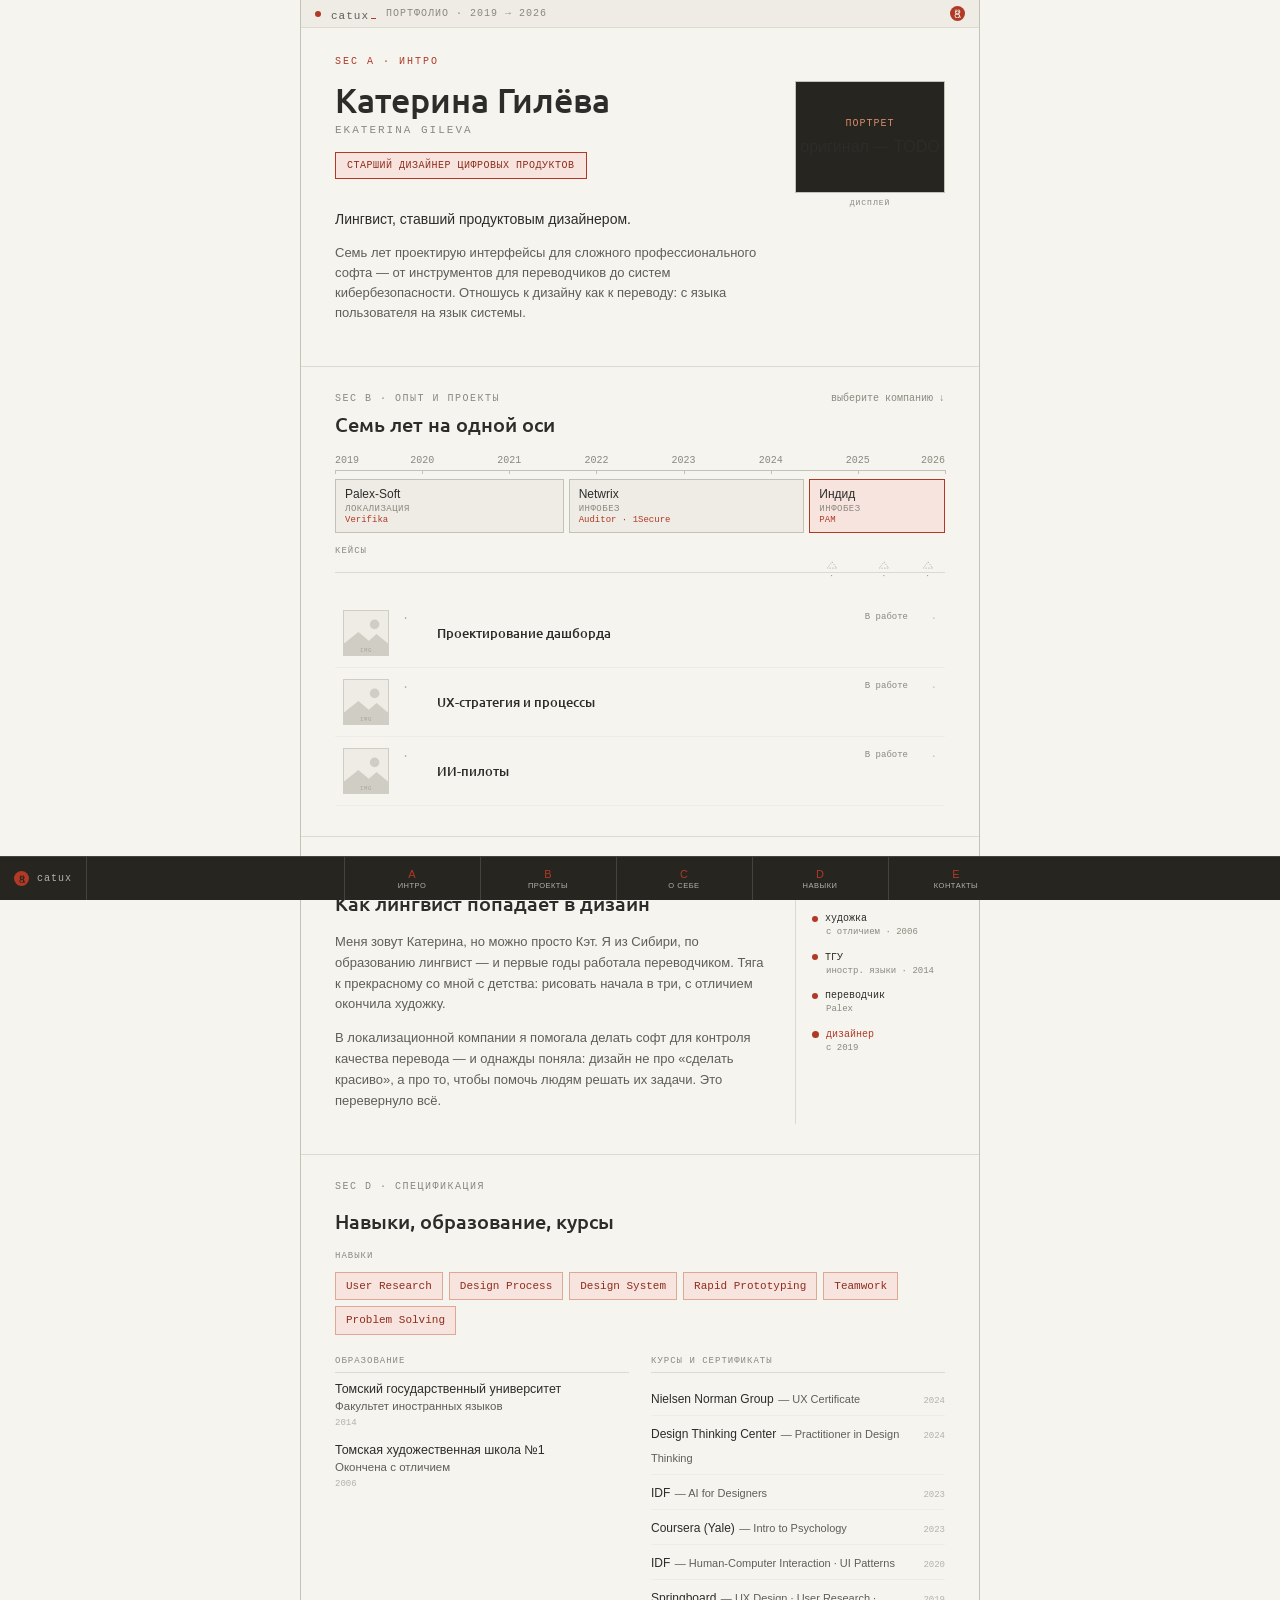
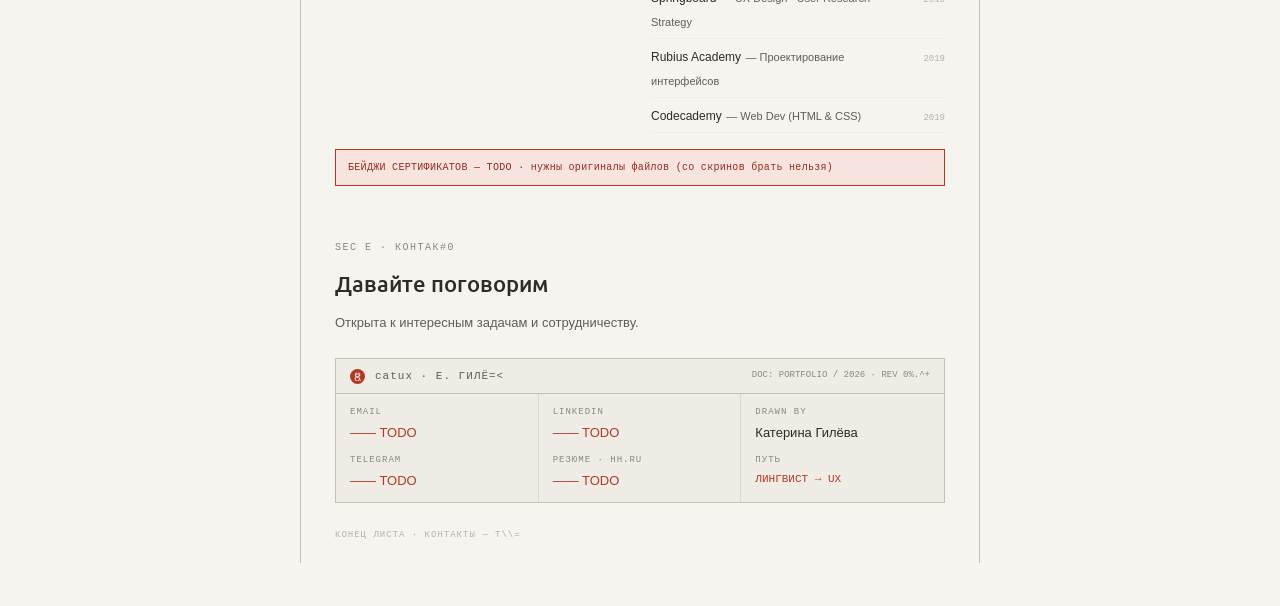
==== commit 4fd4540e: "Implement the four approved motion effects from CONTEXT.md Add text-decode reveal on mono captions o" ====
--- a/index.html
+++ b/index.html
@@ -14,8 +14,9 @@
 
   <!-- строка состояния -->
   <div class="statusbar">
-    <span class="statusbar__brand">catux</span>
-    <span class="statusbar__doc">ПОРТФОЛИО · 2019 → 2026</span>
+    <span class="status-lamp" aria-hidden="true"></span>
+    <span class="statusbar__id"><span class="statusbar__brand" data-decode-group="chrome">catux</span><span class="caret" aria-hidden="true"></span></span>
+    <span class="statusbar__doc" data-decode-group="chrome">ПОРТФОЛИО · 2019 → 2026</span>
     <span class="logo-mark" aria-hidden="true">
       <!-- ЗАГЛУШКА лого: заменить оригинальным SVG кота catux -->
       <svg width="9" height="9" viewBox="-20 -22 40 44" fill="none" stroke="var(--surface-0)" stroke-width="4.5" stroke-linecap="round" stroke-linejoin="round"><path d="M -7 -18 L -10 -6"/><path d="M 7 -18 L 12 -8"/><circle cx="0" cy="-4" r="9"/><circle cx="-1" cy="11" r="11"/><path d="M 9 16 L 15 18"/></svg>
@@ -24,18 +25,22 @@
 
   <!-- ============ SEC A · ИНТРО ============ -->
   <section class="intro" id="sec-a">
-    <div class="eyebrow eyebrow--accent">SEC A · ИНТРО</div>
+    <div class="eyebrow eyebrow--accent" data-decode-group="a">SEC A · ИНТРО</div>
     <div class="intro__row">
       <div class="intro__col">
         <h1 class="intro__name">Катерина Гилёва</h1>
-        <div class="intro__latin">EKATERINA GILEVA</div>
+        <div class="intro__latin" data-decode-group="a">EKATERINA GILEVA</div>
         <div class="role-badge"><span>СТАРШИЙ ДИЗАЙНЕР ЦИФРОВЫХ ПРОДУКТОВ</span></div>
         <p class="intro__lead">Лингвист, ставший продуктовым дизайнером.</p>
         <p class="intro__desc">Семь лет проектирую интерфейсы для сложного профессионального софта — от инструментов для переводчиков до систем кибербезопасности. Отношусь к дизайну как к переводу: с языка пользователя на язык системы.</p>
       </div>
       <div class="display-frame">
-        <div class="display-frame__screen">
-          <span>ПОРТРЕТ</span><span>оригинал — TODO</span>
+        <!-- ASCII-портрет: генерируется из assets/images/portrait.jpg по плотности
+             символов (см. js/script.js → initAsciiPortrait). Оригинала пока нет,
+             поэтому остаётся текстовая заглушка — механика ждёт реальное фото. -->
+        <div class="display-frame__screen" id="portrait-screen">
+          <span class="display-frame__fallback">ПОРТРЕТ</span><span class="display-frame__fallback">оригинал — TODO</span>
+          <pre class="ascii-portrait" id="ascii-portrait" aria-hidden="true"></pre>
         </div>
         <div class="display-frame__label">ДИСПЛЕЙ</div>
       </div>
@@ -45,7 +50,7 @@
   <!-- ============ SEC B · ОПЫТ И ПРОЕКТЫ ============ -->
   <section class="section" id="sec-b">
     <div class="band-head">
-      <span class="eyebrow" style="margin-bottom:0;">SEC B · ОПЫТ И ПРОЕКТЫ</span>
+      <span class="eyebrow" style="margin-bottom:0;" data-decode-group="b">SEC B · ОПЫТ И ПРОЕКТЫ</span>
       <span class="band-head__hint">выберите компанию ↓</span>
     </div>
     <h2 class="section-title">Семь лет на одной оси</h2>
@@ -65,7 +70,7 @@
 
   <!-- ============ SEC C · О СЕБЕ ============ -->
   <section class="section" id="sec-c">
-    <div class="eyebrow">SEC C · О СЕБЕ</div>
+    <div class="eyebrow" data-decode-group="c">SEC C · О СЕБЕ</div>
     <div class="about">
       <div class="about__text">
         <h2 class="section-title">Как лингвист попадает в дизайн</h2>
@@ -81,7 +86,7 @@
 
   <!-- ============ SEC D · СПЕЦИФИКАЦИЯ ============ -->
   <section class="section" id="sec-d">
-    <div class="eyebrow">SEC D · СПЕЦИФИКАЦИЯ</div>
+    <div class="eyebrow" data-decode-group="d">SEC D · СПЕЦИФИКАЦИЯ</div>
     <h2 class="section-title">Навыки, образование, курсы</h2>
     <div class="spec-sub">НАВЫКИ</div>
     <div class="skills" id="skills"></div>
@@ -100,7 +105,7 @@
 
   <!-- ============ SEC E · КОНТАКТЫ ============ -->
   <section class="contacts-head" id="sec-e">
-    <div class="eyebrow">SEC E · КОНТАКТЫ</div>
+    <div class="eyebrow" data-decode-group="e">SEC E · КОНТАКТЫ</div>
     <h2 class="contacts-title">Давайте поговорим</h2>
     <p class="contacts-lead">Открыта к интересным задачам и сотрудничеству.</p>
   </section>
@@ -109,8 +114,8 @@
       <span class="logo-mark" aria-hidden="true">
         <svg width="9" height="9" viewBox="-20 -22 40 44" fill="none" stroke="var(--surface-1)" stroke-width="4.5" stroke-linecap="round" stroke-linejoin="round"><path d="M -7 -18 L -10 -6"/><path d="M 7 -18 L 12 -8"/><circle cx="0" cy="-4" r="9"/><circle cx="-1" cy="11" r="11"/><path d="M 9 16 L 15 18"/></svg>
       </span>
-      <span class="titleblock__brand">catux · Е. ГИЛЁВА</span>
-      <span class="titleblock__doc">DOC: PORTFOLIO / 2026 · REV 08.07</span>
+      <span class="titleblock__brand" data-decode-group="e">catux · Е. ГИЛЁВА</span>
+      <span class="titleblock__doc" data-decode-group="e">DOC: PORTFOLIO / 2026 · REV 08.07</span>
     </div>
     <div class="titleblock__grid">
       <div class="tb-cell">
@@ -133,7 +138,7 @@
       </div>
     </div>
   </div>
-  <div class="sheet-end">КОНЕЦ ЛИСТА · КОНТАКТЫ — TODO</div>
+  <div class="sheet-end" data-decode-group="e">КОНЕЦ ЛИСТА · КОНТАКТЫ — TODO</div>
 
 </div>
 
@@ -143,7 +148,7 @@
     <span class="logo-mark" aria-hidden="true">
       <svg width="8" height="8" viewBox="-20 -22 40 44" fill="none" stroke="var(--dark-0)" stroke-width="5" stroke-linecap="round" stroke-linejoin="round"><path d="M -7 -18 L -10 -6"/><path d="M 7 -18 L 12 -8"/><circle cx="0" cy="-4" r="9"/><circle cx="-1" cy="11" r="11"/><path d="M 9 16 L 15 18"/></svg>
     </span>
-    <span>catux</span>
+    <span data-decode-group="chrome">catux</span>
   </div>
   <div class="footer-nav__items" id="footer-nav"></div>
 </nav>
--- a/css/style.css
+++ b/css/style.css
@@ -44,10 +44,22 @@
   /* ——— строка состояния (верх листа) ——— */
   .statusbar{height:28px; background:var(--surface-1); border-bottom:0.5px solid var(--border);
     display:flex; align-items:center; padding:0 14px; gap:10px;}
+  .statusbar__id{display:inline-flex; align-items:baseline;}
   .statusbar__brand{font-family:var(--font-mono); font-size:11px; color:var(--text-secondary); letter-spacing:1px;}
   .statusbar__doc{font-family:var(--font-mono); font-size:10px; color:var(--text-muted); letter-spacing:1px; flex:1;}
   .logo-mark{width:15px; height:15px; border-radius:50%; background:var(--accent);
     display:inline-flex; align-items:center; justify-content:center; flex-shrink:0;}
+
+  /* ——— микро-движение: единственное постоянное движение на странице ——— */
+  .status-lamp{width:6px; height:6px; border-radius:50%; background:var(--accent); flex-shrink:0;
+    animation:lamp-pulse 2.4s ease-in-out infinite;}
+  @keyframes lamp-pulse{
+    0%,100%{ opacity:.55; box-shadow:0 0 0 0 rgba(176,58,38,0.35); }
+    50%{ opacity:1; box-shadow:0 0 0 3px rgba(176,58,38,0); }
+  }
+  .caret{display:inline-block; width:5px; margin-left:2px; height:1em;
+    border-bottom:1.5px solid var(--accent); animation:caret-blink 1s steps(1) infinite;}
+  @keyframes caret-blink{ 0%,49%{opacity:1;} 50%,100%{opacity:0;} }
 
   /* ——— общие элементы секций ——— */
   .section{padding:24px var(--pad-x) 30px; border-top:0.5px solid var(--border);}
@@ -70,9 +82,15 @@
   .intro__desc{font-size:13px; color:var(--text-secondary); line-height:1.55;}
   .display-frame{width:150px; flex-shrink:0;}
   .display-frame__screen{height:112px; background:var(--dark-0); border:0.5px solid var(--border-strong);
-    display:flex; flex-direction:column; align-items:center; justify-content:center; gap:4px;}
-  .display-frame__screen span:first-child{font-family:var(--font-mono); font-size:10px; color:var(--accent-warm); letter-spacing:1px;}
-  .display-frame__screen span:last-child{font-family:var(--font-mono); font-size:9px; color:#888780;}
+    display:flex; flex-direction:column; align-items:center; justify-content:center; gap:4px; position:relative; overflow:hidden;}
+  .display-frame__fallback:first-child{font-family:var(--font-mono); font-size:10px; color:var(--accent-warm); letter-spacing:1px;}
+  .display-frame__fallback:last-child{font-family:var(--font-mono); font-size:9px; color:#888780;}
+  /* ASCII-портрет: заполняется из настоящего фото (см. initAsciiPortrait в js/script.js);
+     пока оригинала нет — .has-photo не добавляется, показана текстовая заглушка выше. */
+  .ascii-portrait{display:none; margin:0; font-family:var(--font-mono); font-size:5px; line-height:5px;
+    color:var(--accent-warm); letter-spacing:0; white-space:pre;}
+  .display-frame__screen.has-photo .display-frame__fallback{display:none;}
+  .display-frame__screen.has-photo .ascii-portrait{display:block;}
   .display-frame__label{font-family:var(--font-mono); font-size:8px; color:var(--text-muted);
     text-align:center; letter-spacing:1px; margin-top:4px;}
 
@@ -96,6 +114,12 @@
   .marker{position:absolute; top:0; transform:translateX(-50%); background:none; border:none;
     cursor:pointer; padding:0; display:flex; flex-direction:column; align-items:center;}
   .marker__n{font-family:var(--font-mono); font-size:8px; color:var(--text-muted); margin-top:2px;}
+  /* ——— каскад ленты опыта: маркеры выезжают слева направо по хронологии ——— */
+  @keyframes marker-cascade{
+    from{ opacity:0; transform:translate(-50%,-5px); }
+    to{ opacity:1; transform:translateX(-50%); }
+  }
+  .marker--cascade{ animation:marker-cascade .32s ease-out both; }
 
   /* пункт списка кейсов — все одинаковы */
   .case-row{width:100%; text-align:left; display:flex; align-items:center; gap:13px;
@@ -116,6 +140,12 @@
   .case-arrow{font-family:var(--font-mono); font-size:11px; color:var(--accent);
     width:16px; text-align:right; align-self:flex-start; padding-top:2px;}
   .case-row.is-stub .case-arrow{color:var(--border-strong);}
+  /* список кейсов проступает следом за каскадом маркеров */
+  @keyframes case-row-cascade{
+    from{ opacity:0; transform:translateY(4px); }
+    to{ opacity:1; transform:translateY(0); }
+  }
+  .case-row--cascade{ animation:case-row-cascade .32s ease-out both; }
 
   /* ——— SEC C о себе ——— */
   .about{display:flex; gap:24px;}
@@ -195,5 +225,7 @@
   }
   @media (prefers-reduced-motion:reduce){
     html{scroll-behavior:auto;}
-    *{transition:none !important;}
-  }
+    *{transition:none !important; animation:none !important;}
+    .status-lamp{opacity:1; box-shadow:none;}
+    .caret{opacity:1;}
+  }
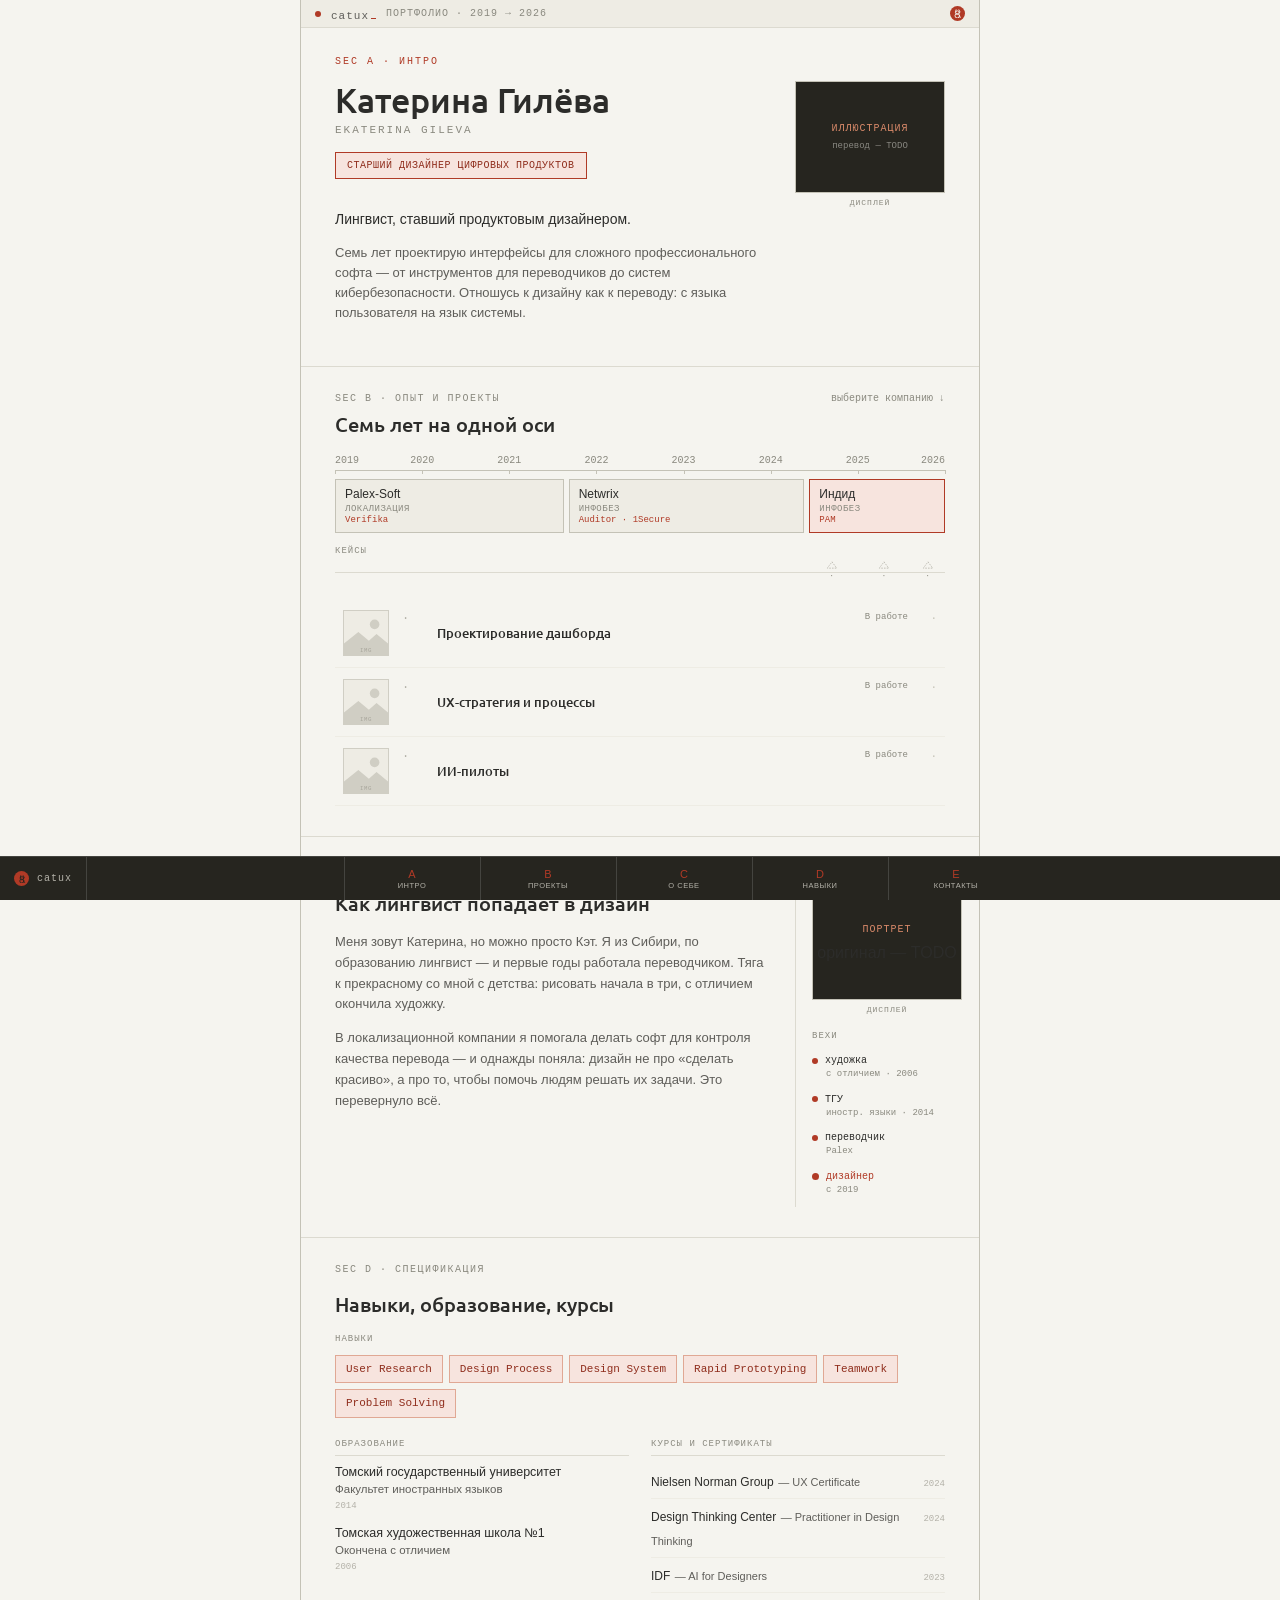
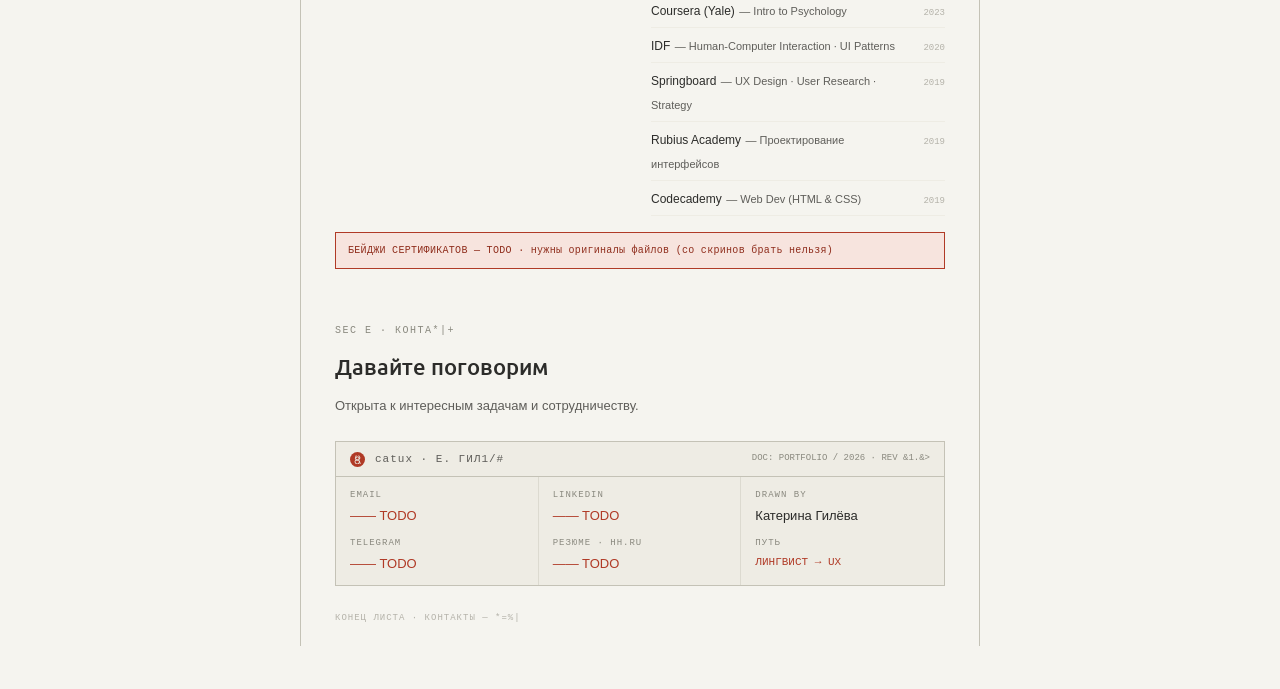
==== commit fea4f9d6: "Move portrait display from SEC A to SEC C, above the milestones The portrait-display frame now sits " ====
--- a/index.html
+++ b/index.html
@@ -35,12 +35,10 @@
         <p class="intro__desc">Семь лет проектирую интерфейсы для сложного профессионального софта — от инструментов для переводчиков до систем кибербезопасности. Отношусь к дизайну как к переводу: с языка пользователя на язык системы.</p>
       </div>
       <div class="display-frame">
-        <!-- ASCII-портрет: генерируется из assets/images/portrait.jpg по плотности
-             символов (см. js/script.js → initAsciiPortrait). Оригинала пока нет,
-             поэтому остаётся текстовая заглушка — механика ждёт реальное фото. -->
-        <div class="display-frame__screen" id="portrait-screen">
-          <span class="display-frame__fallback">ПОРТРЕТ</span><span class="display-frame__fallback">оригинал — TODO</span>
-          <pre class="ascii-portrait" id="ascii-portrait" aria-hidden="true"></pre>
+        <!-- TODO: иллюстрация-анимация «перевод с языка машины на язык
+             пользователя» — концепт на согласовании, см. CONTEXT.md. -->
+        <div class="display-frame__screen">
+          <span class="display-frame__fallback">ИЛЛЮСТРАЦИЯ</span><span class="display-frame__fallback">перевод — TODO</span>
         </div>
         <div class="display-frame__label">ДИСПЛЕЙ</div>
       </div>
@@ -78,6 +76,16 @@
         <p class="about__p">В локализационной компании я помогала делать софт для контроля качества перевода — и однажды поняла: дизайн не про «сделать красиво», а про то, чтобы помочь людям решать их задачи. Это перевернуло всё.</p>
       </div>
       <div class="milestones">
+        <!-- ASCII-портрет: генерируется из assets/images/portrait.jpg по плотности
+             символов (см. js/script.js → initAsciiPortrait). Оригинала пока нет,
+             поэтому остаётся текстовая заглушка — механика ждёт реальное фото. -->
+        <div class="display-frame">
+          <div class="display-frame__screen" id="portrait-screen">
+            <span class="display-frame__fallback">ПОРТРЕТ</span><span class="display-frame__fallback">оригинал — TODO</span>
+            <pre class="ascii-portrait" id="ascii-portrait" aria-hidden="true"></pre>
+          </div>
+          <div class="display-frame__label">ДИСПЛЕЙ</div>
+        </div>
         <div class="milestones__head">ВЕХИ</div>
         <div id="milestones"></div>
       </div>
--- a/css/style.css
+++ b/css/style.css
@@ -153,6 +153,7 @@
   .about__p{font-size:13px; color:var(--text-secondary); line-height:1.6;}
   .about__p + .about__p{margin-top:12px;}
   .milestones{width:150px; flex-shrink:0; border-left:0.5px solid var(--border); padding-left:16px;}
+  .milestones .display-frame{margin-bottom:14px;}
   .milestones__head{font-family:var(--font-mono); font-size:9px; color:var(--text-muted); letter-spacing:1px; margin-bottom:10px;}
   .milestone{margin-bottom:10px;}
   .milestone__top{display:flex; align-items:center; gap:7px;}
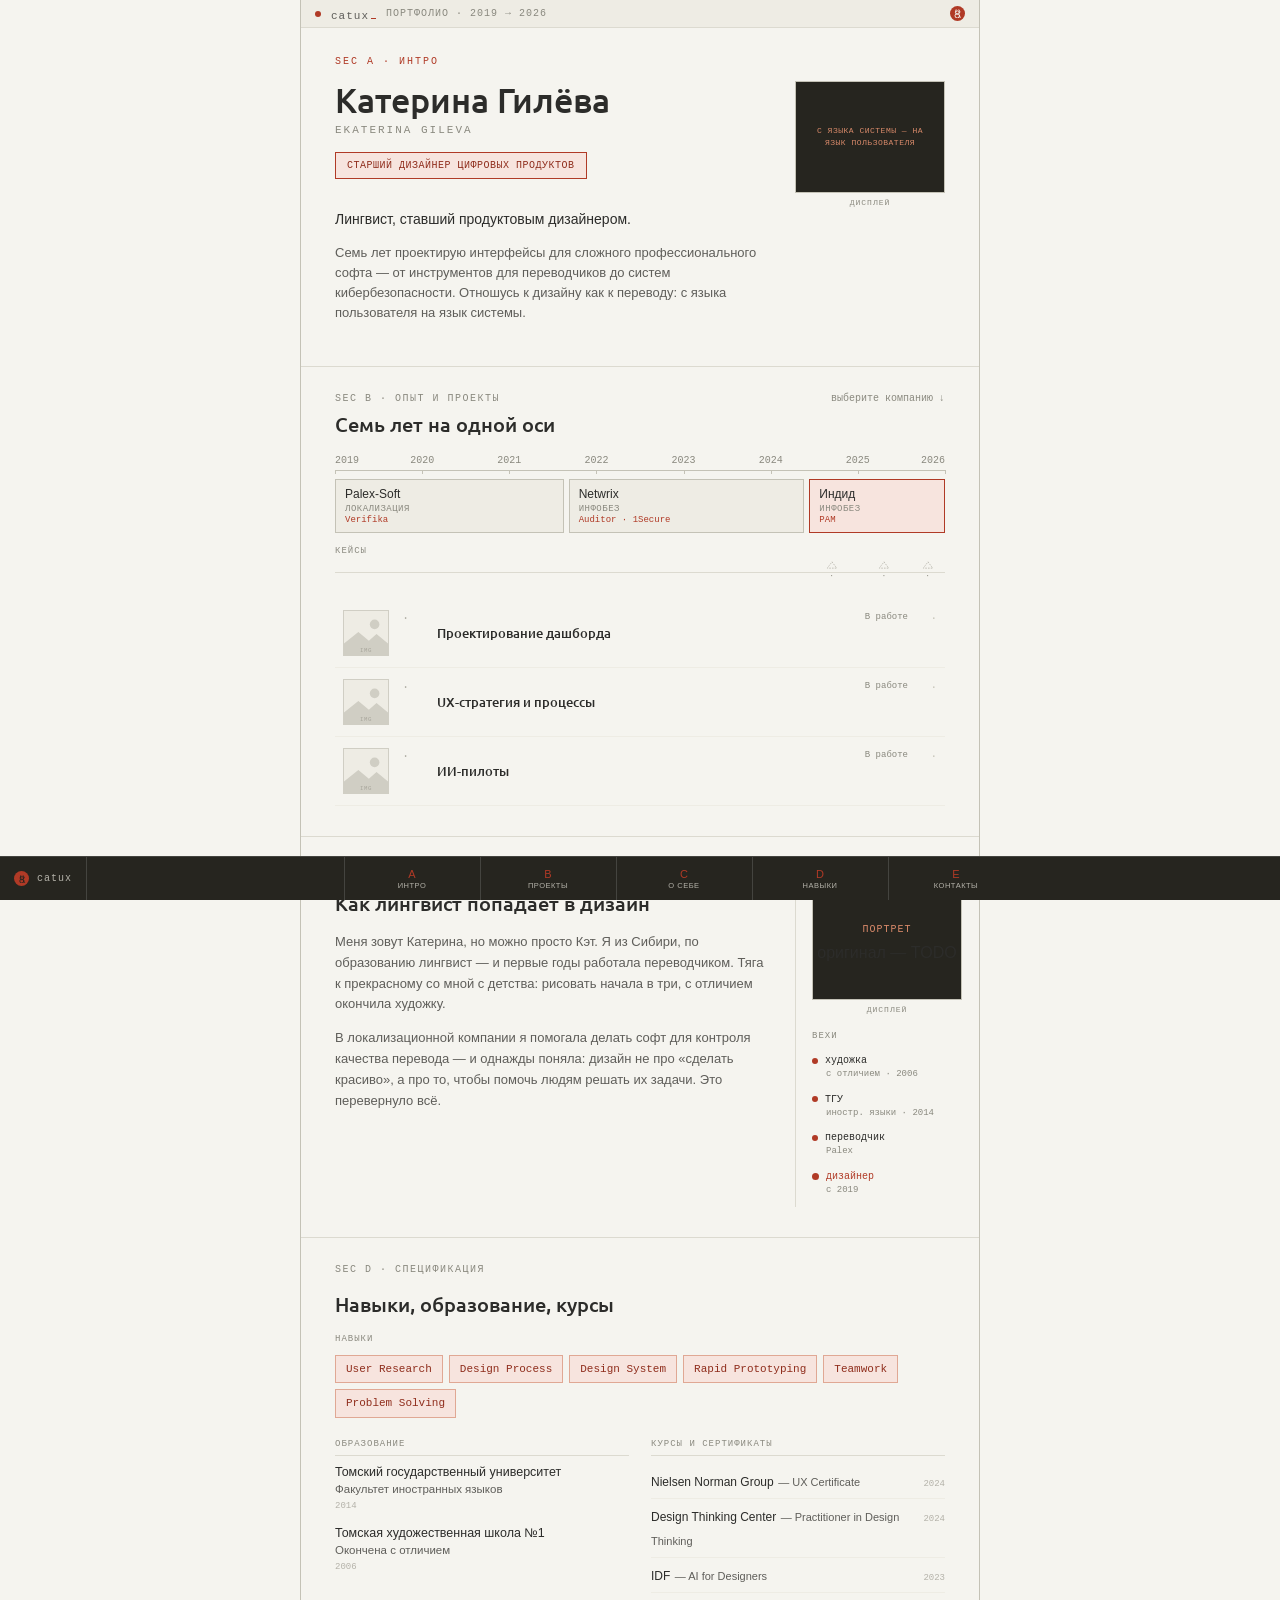
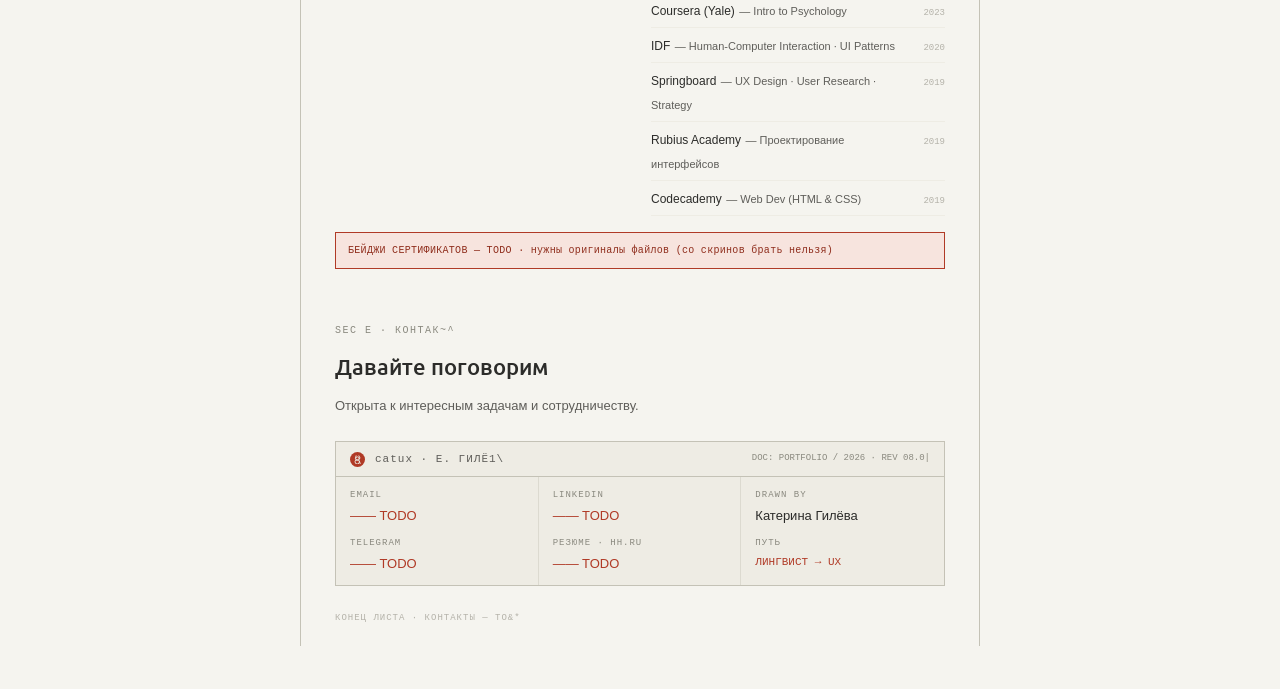
==== commit d34073fe: "Fill SEC A's display slot with the "translation line" illustration Replace the placeholder text in S" ====
--- a/index.html
+++ b/index.html
@@ -35,10 +35,12 @@
         <p class="intro__desc">Семь лет проектирую интерфейсы для сложного профессионального софта — от инструментов для переводчиков до систем кибербезопасности. Отношусь к дизайну как к переводу: с языка пользователя на язык системы.</p>
       </div>
       <div class="display-frame">
-        <!-- TODO: иллюстрация-анимация «перевод с языка машины на язык
-             пользователя» — концепт на согласовании, см. CONTEXT.md. -->
+        <!-- Иллюстрация «перевод»: приём декодирования (см. initDecodeEffect
+             в js/script.js) применён к самостоятельной строке — машинный шум
+             складывается в человеческую фразу. Срабатывает один раз при
+             въезде SEC A в вид, как и остальные decode-элементы группы «a». -->
         <div class="display-frame__screen">
-          <span class="display-frame__fallback">ИЛЛЮСТРАЦИЯ</span><span class="display-frame__fallback">перевод — TODO</span>
+          <div class="translate-line" data-decode-group="a">С ЯЗЫКА СИСТЕМЫ — НА ЯЗЫК ПОЛЬЗОВАТЕЛЯ</div>
         </div>
         <div class="display-frame__label">ДИСПЛЕЙ</div>
       </div>
--- a/css/style.css
+++ b/css/style.css
@@ -85,6 +85,9 @@
     display:flex; flex-direction:column; align-items:center; justify-content:center; gap:4px; position:relative; overflow:hidden;}
   .display-frame__fallback:first-child{font-family:var(--font-mono); font-size:10px; color:var(--accent-warm); letter-spacing:1px;}
   .display-frame__fallback:last-child{font-family:var(--font-mono); font-size:9px; color:#888780;}
+  /* иллюстрация «перевод» в SEC A — строка декодируется из шума в фразу, см. index.html */
+  .translate-line{font-family:var(--font-mono); font-size:8px; line-height:1.5; color:var(--accent-warm);
+    text-align:center; letter-spacing:0.5px; padding:0 12px;}
   /* ASCII-портрет: заполняется из настоящего фото (см. initAsciiPortrait в js/script.js);
      пока оригинала нет — .has-photo не добавляется, показана текстовая заглушка выше. */
   .ascii-portrait{display:none; margin:0; font-family:var(--font-mono); font-size:5px; line-height:5px;
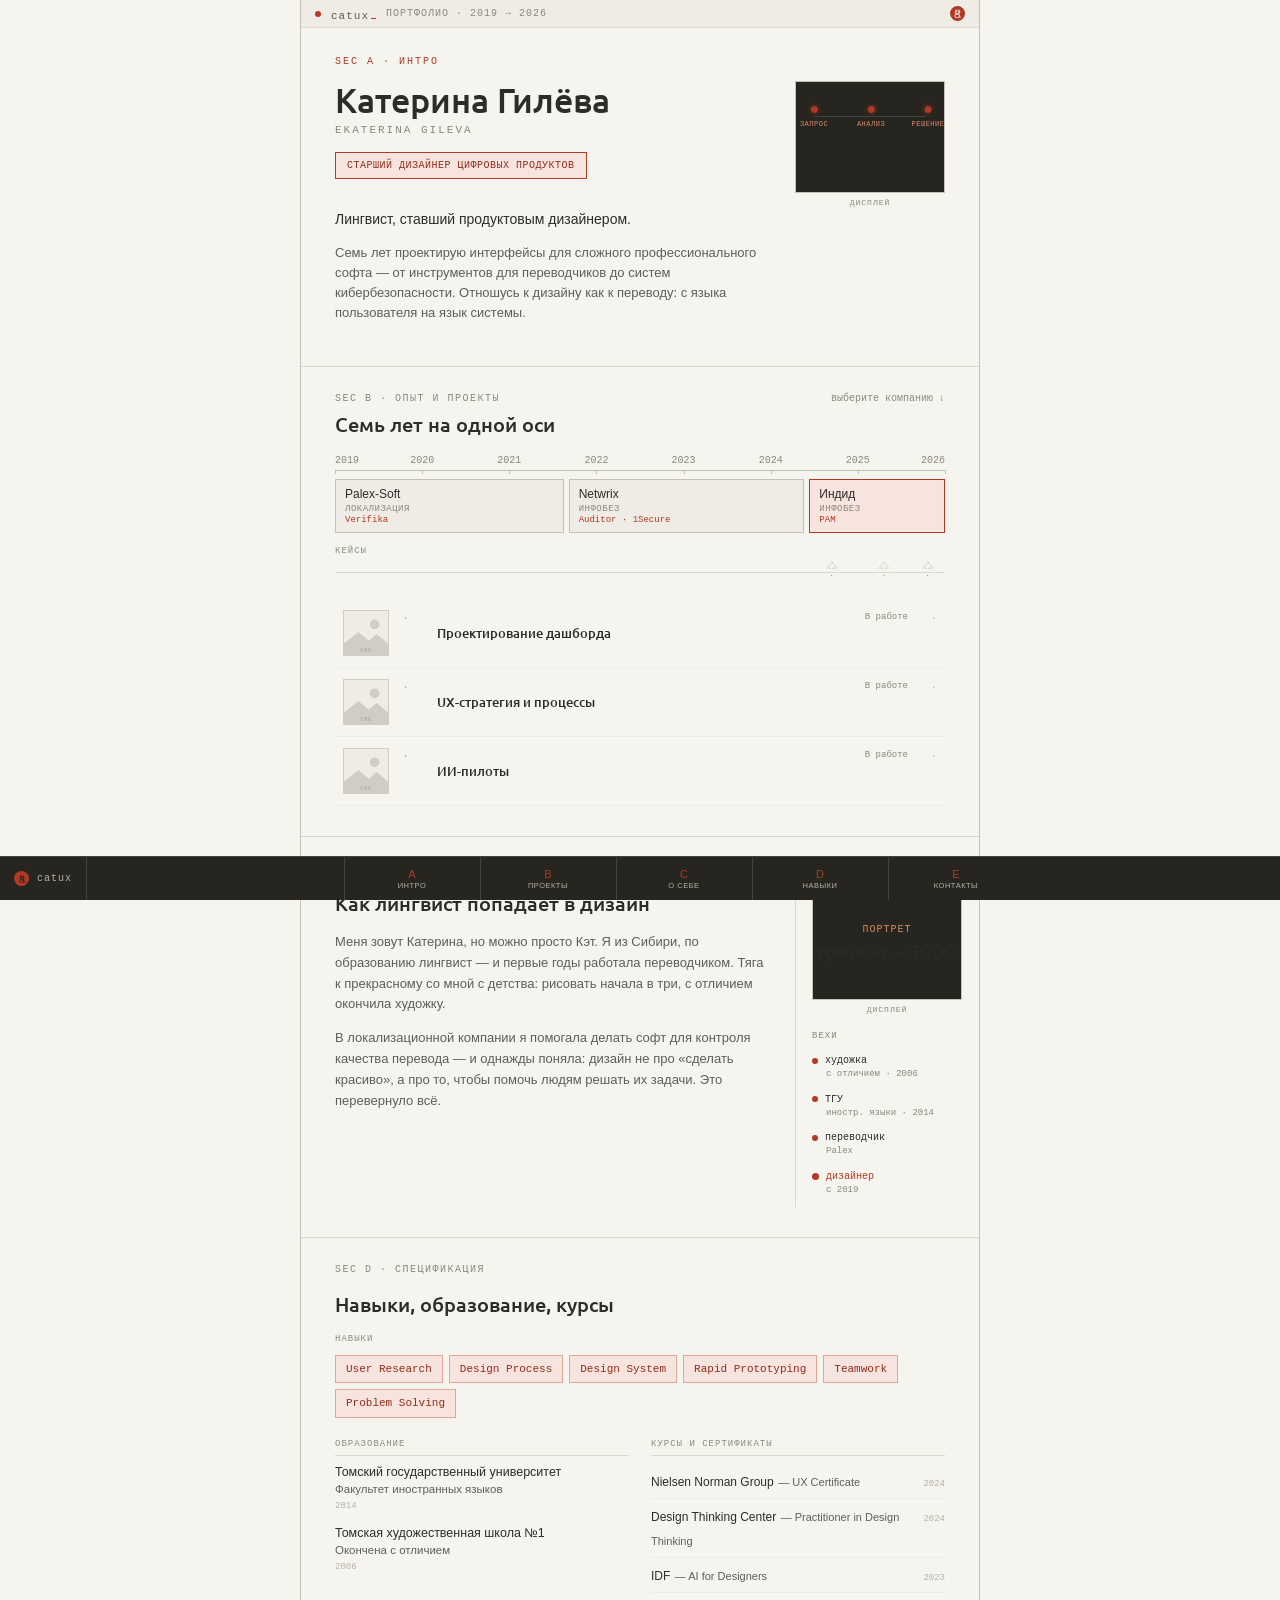
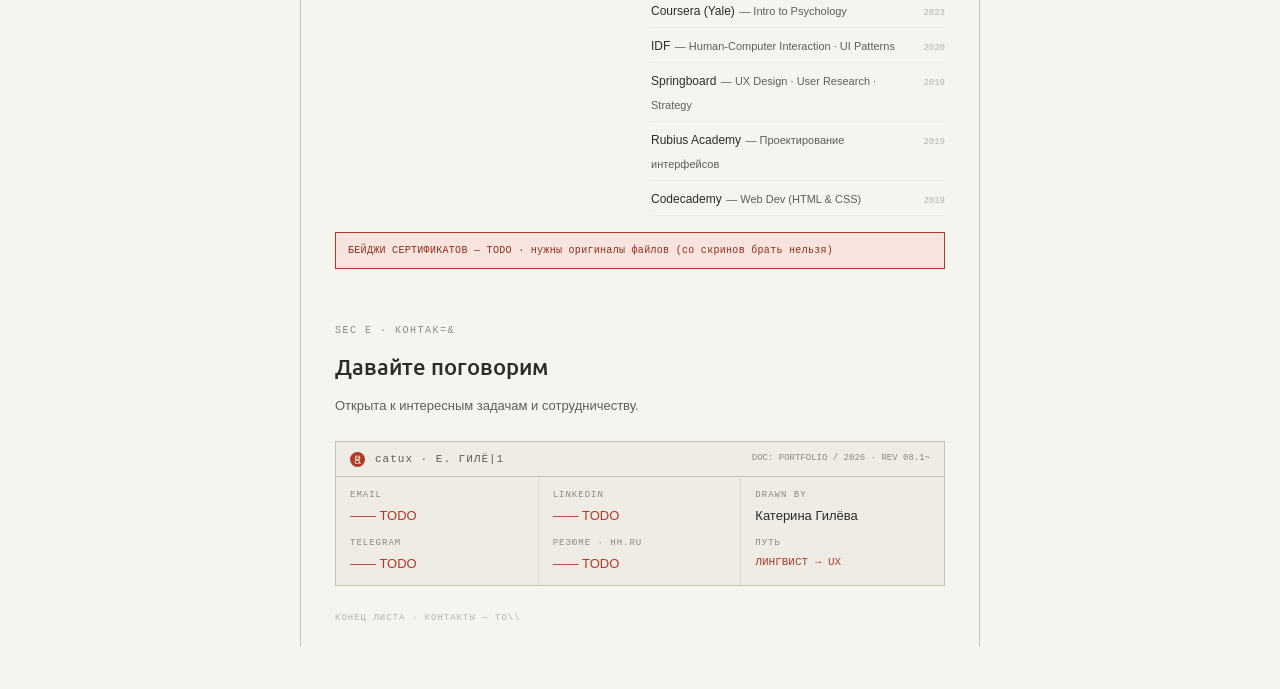
==== commit 45c76925: "Replace SEC A's decode-phrase illustration with a signal-diagram Swap the "translation line" text (t" ====
--- a/index.html
+++ b/index.html
@@ -35,12 +35,18 @@
         <p class="intro__desc">Семь лет проектирую интерфейсы для сложного профессионального софта — от инструментов для переводчиков до систем кибербезопасности. Отношусь к дизайну как к переводу: с языка пользователя на язык системы.</p>
       </div>
       <div class="display-frame">
-        <!-- Иллюстрация «перевод»: приём декодирования (см. initDecodeEffect
-             в js/script.js) применён к самостоятельной строке — машинный шум
-             складывается в человеческую фразу. Срабатывает один раз при
-             въезде SEC A в вид, как и остальные decode-элементы группы «a». -->
+        <!-- Иллюстрация «схема сигнала» (см. initSignalDiagram в js/script.js):
+             запрос → анализ → решение, точка проходит по линии один раз при
+             въезде SEC A в вид, зажигая узлы по очереди — машина обрабатывает
+             сигнал. Другая техника, чем decode-текст, чтобы не повторяться. -->
         <div class="display-frame__screen">
-          <div class="translate-line" data-decode-group="a">С ЯЗЫКА СИСТЕМЫ — НА ЯЗЫК ПОЛЬЗОВАТЕЛЯ</div>
+          <div class="signal-diagram" id="signal-diagram" role="img" aria-label="Схема: запрос превращается в анализ, затем в решение">
+            <div class="signal-track"></div>
+            <div class="signal-pulse" id="signal-pulse" aria-hidden="true"></div>
+            <div class="signal-node" style="left:18px"><span class="signal-node__dot"></span><span class="signal-node__label">ЗАПРОС</span></div>
+            <div class="signal-node" style="left:75px"><span class="signal-node__dot"></span><span class="signal-node__label">АНАЛИЗ</span></div>
+            <div class="signal-node" style="left:132px"><span class="signal-node__dot"></span><span class="signal-node__label">РЕШЕНИЕ</span></div>
+          </div>
         </div>
         <div class="display-frame__label">ДИСПЛЕЙ</div>
       </div>
--- a/css/style.css
+++ b/css/style.css
@@ -85,9 +85,26 @@
     display:flex; flex-direction:column; align-items:center; justify-content:center; gap:4px; position:relative; overflow:hidden;}
   .display-frame__fallback:first-child{font-family:var(--font-mono); font-size:10px; color:var(--accent-warm); letter-spacing:1px;}
   .display-frame__fallback:last-child{font-family:var(--font-mono); font-size:9px; color:#888780;}
-  /* иллюстрация «перевод» в SEC A — строка декодируется из шума в фразу, см. index.html */
-  .translate-line{font-family:var(--font-mono); font-size:8px; line-height:1.5; color:var(--accent-warm);
-    text-align:center; letter-spacing:0.5px; padding:0 12px;}
+  /* иллюстрация «схема сигнала» в SEC A: запрос → анализ → решение,
+     точка проходит по линии один раз при въезде в вид (см. js/script.js) */
+  .signal-diagram{position:relative; width:100%; height:100%;}
+  .signal-track{position:absolute; left:18px; right:18px; top:34px; height:1px; background:var(--dark-border);}
+  .signal-pulse{position:absolute; top:31px; left:18px; width:6px; height:6px; border-radius:50%;
+    background:var(--accent-warm); opacity:0; pointer-events:none;}
+  .signal-pulse.is-active{animation:signal-pulse-travel .9s linear forwards;}
+  @keyframes signal-pulse-travel{
+    0%{ left:18px; opacity:1; }
+    90%{ opacity:1; }
+    100%{ left:132px; opacity:0; }
+  }
+  .signal-node{position:absolute; top:24px; transform:translateX(-50%);
+    display:flex; flex-direction:column; align-items:center; gap:6px;}
+  .signal-node__dot{width:7px; height:7px; border-radius:50%; background:var(--dark-1);
+    border:1px solid var(--dark-border); transition:background-color .2s, border-color .2s, box-shadow .2s;}
+  .signal-node__label{font-family:var(--font-mono); font-size:7px; color:#888780; letter-spacing:0.5px; white-space:nowrap;}
+  .signal-node.is-lit .signal-node__dot{background:var(--accent); border-color:var(--accent);
+    box-shadow:0 0 4px 1px rgba(176,58,38,0.45);}
+  .signal-node.is-lit .signal-node__label{color:var(--accent-warm);}
   /* ASCII-портрет: заполняется из настоящего фото (см. initAsciiPortrait в js/script.js);
      пока оригинала нет — .has-photo не добавляется, показана текстовая заглушка выше. */
   .ascii-portrait{display:none; margin:0; font-family:var(--font-mono); font-size:5px; line-height:5px;
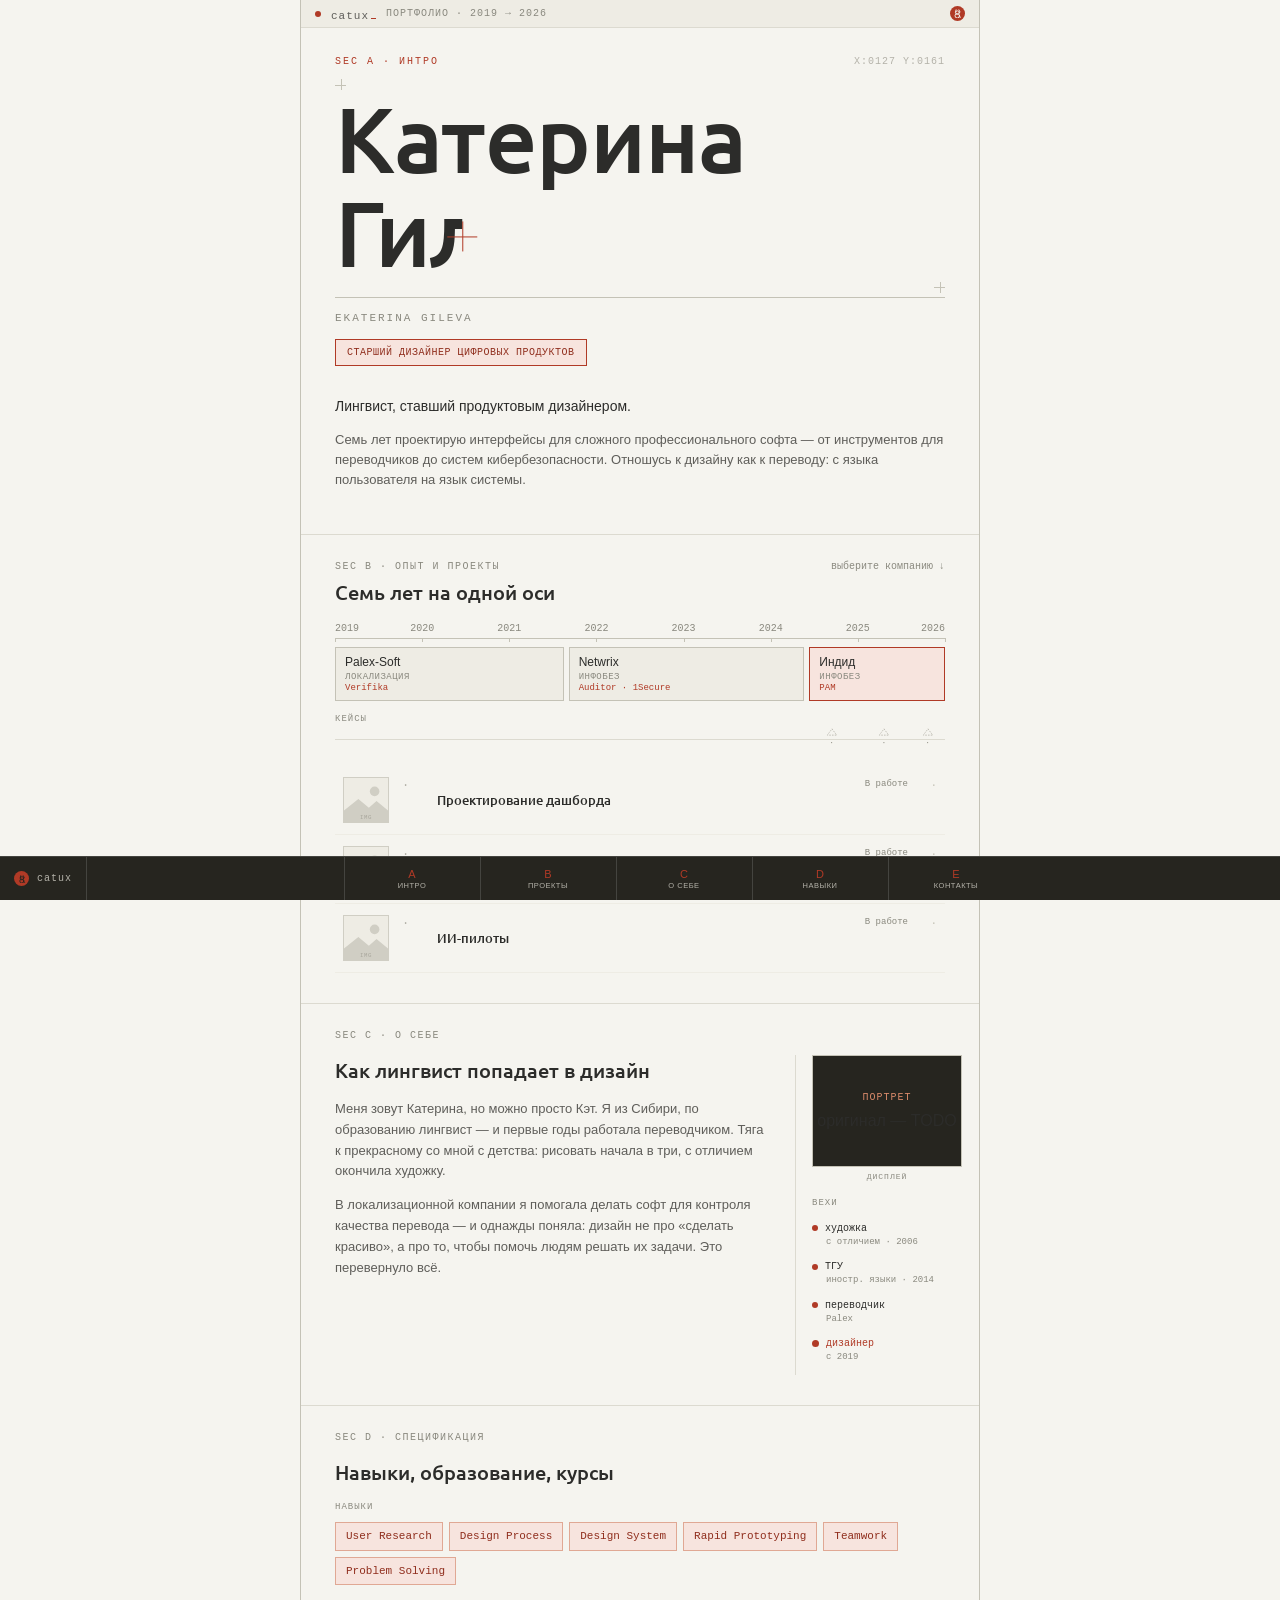
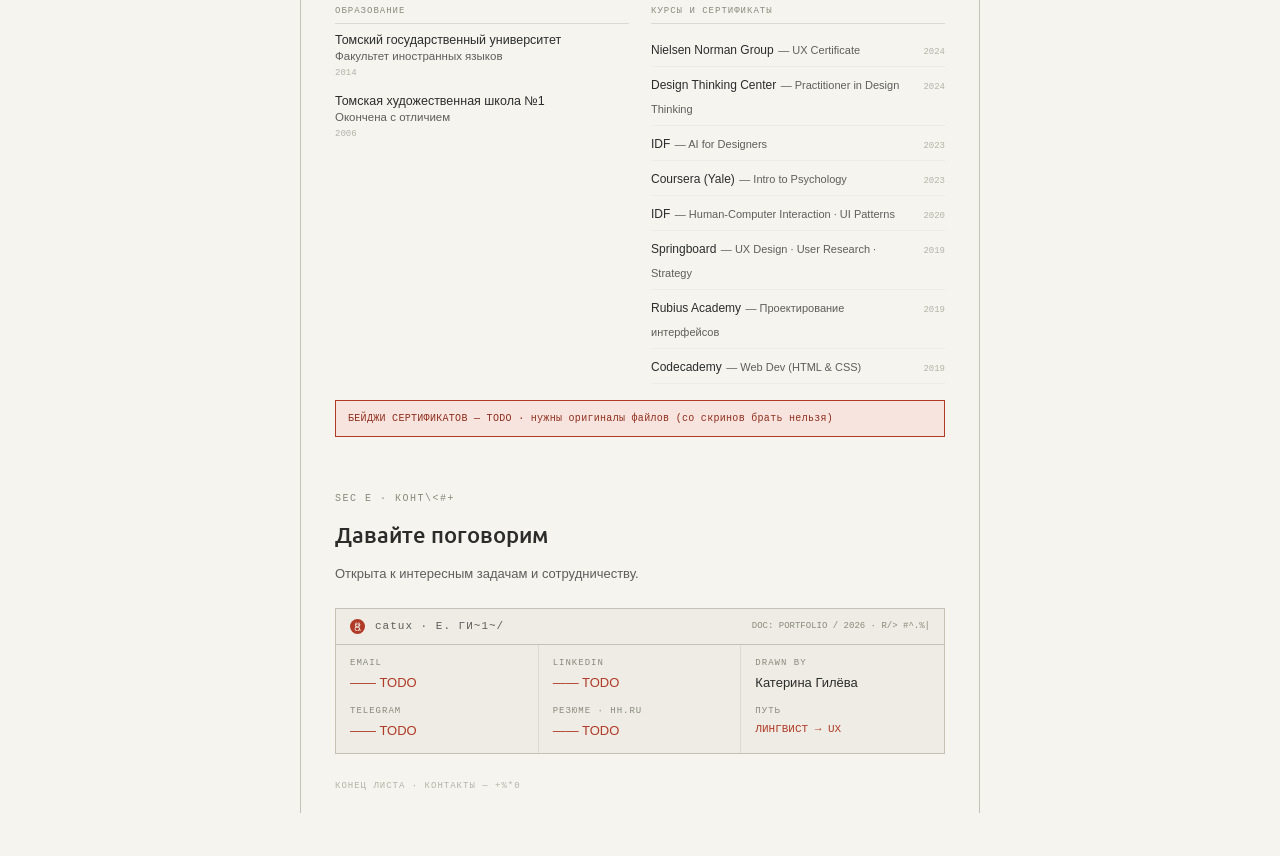
==== commit 501e1181: "Rebuild SEC A hero as "name-blueprint" with plotter draw Replace the timid hero (34px name + 150px d" ====
--- a/index.html
+++ b/index.html
@@ -25,32 +25,24 @@
 
   <!-- ============ SEC A · ИНТРО ============ -->
   <section class="intro" id="sec-a">
-    <div class="eyebrow eyebrow--accent" data-decode-group="a">SEC A · ИНТРО</div>
-    <div class="intro__row">
-      <div class="intro__col">
-        <h1 class="intro__name">Катерина Гилёва</h1>
-        <div class="intro__latin" data-decode-group="a">EKATERINA GILEVA</div>
-        <div class="role-badge"><span>СТАРШИЙ ДИЗАЙНЕР ЦИФРОВЫХ ПРОДУКТОВ</span></div>
-        <p class="intro__lead">Лингвист, ставший продуктовым дизайнером.</p>
-        <p class="intro__desc">Семь лет проектирую интерфейсы для сложного профессионального софта — от инструментов для переводчиков до систем кибербезопасности. Отношусь к дизайну как к переводу: с языка пользователя на язык системы.</p>
-      </div>
-      <div class="display-frame">
-        <!-- Иллюстрация «схема сигнала» (см. initSignalDiagram в js/script.js):
-             запрос → анализ → решение, точка проходит по линии один раз при
-             въезде SEC A в вид, зажигая узлы по очереди — машина обрабатывает
-             сигнал. Другая техника, чем decode-текст, чтобы не повторяться. -->
-        <div class="display-frame__screen">
-          <div class="signal-diagram" id="signal-diagram" role="img" aria-label="Схема: запрос превращается в анализ, затем в решение">
-            <div class="signal-track"></div>
-            <div class="signal-pulse" id="signal-pulse" aria-hidden="true"></div>
-            <div class="signal-node" style="left:18px"><span class="signal-node__dot"></span><span class="signal-node__label">ЗАПРОС</span></div>
-            <div class="signal-node" style="left:75px"><span class="signal-node__dot"></span><span class="signal-node__label">АНАЛИЗ</span></div>
-            <div class="signal-node" style="left:132px"><span class="signal-node__dot"></span><span class="signal-node__label">РЕШЕНИЕ</span></div>
-          </div>
-        </div>
-        <div class="display-frame__label">ДИСПЛЕЙ</div>
-      </div>
+    <div class="intro__head">
+      <div class="eyebrow eyebrow--accent" style="margin-bottom:0;" data-decode-group="a">SEC A · ИНТРО</div>
+      <div class="plotter-coords" id="plotter-coords" aria-hidden="true">X:0000 Y:0000</div>
     </div>
+    <!-- «Имя-чертёж»: машина вычерчивает имя как плоттер (см. initPlotter в
+         js/script.js) — перекрестие-каретка проходит по строкам, буквы
+         проявляются за ним, координаты в шапке тикают. Один раз при загрузке;
+         prefers-reduced-motion сразу получает финальное состояние. -->
+    <div class="plotter" id="plotter">
+      <span class="plotter__reg plotter__reg--tl" aria-hidden="true"></span>
+      <span class="plotter__reg plotter__reg--br" aria-hidden="true"></span>
+      <h1 class="intro__name"><span class="plot-line">Катерина</span> <span class="plot-line">Гилёва</span></h1>
+      <div class="plotter__crosshair" id="plotter-crosshair" aria-hidden="true"></div>
+    </div>
+    <div class="intro__latin" data-decode-group="a">EKATERINA GILEVA</div>
+    <div class="role-badge"><span>СТАРШИЙ ДИЗАЙНЕР ЦИФРОВЫХ ПРОДУКТОВ</span></div>
+    <p class="intro__lead">Лингвист, ставший продуктовым дизайнером.</p>
+    <p class="intro__desc">Семь лет проектирую интерфейсы для сложного профессионального софта — от инструментов для переводчиков до систем кибербезопасности. Отношусь к дизайну как к переводу: с языка пользователя на язык системы.</p>
   </section>
 
   <!-- ============ SEC B · ОПЫТ И ПРОЕКТЫ ============ -->
--- a/css/style.css
+++ b/css/style.css
@@ -71,10 +71,31 @@
 
   /* ——— SEC A интро ——— */
   .intro{padding:26px var(--pad-x) 30px;}
-  .intro__row{display:flex; gap:20px; align-items:flex-start;}
-  .intro__name{font-family:var(--font-display); font-size:34px; font-weight:500; line-height:1.1; margin:0;}
+  .intro__head{display:flex; justify-content:space-between; align-items:baseline; margin-bottom:6px;}
+  .plotter-coords{font-family:var(--font-mono); font-size:10px; color:var(--text-faint);
+    letter-spacing:1px; font-variant-numeric:tabular-nums;}
+  /* «имя-чертёж»: зона плоттера — имя в две строки, каретка, регистрационные метки */
+  .plotter{position:relative; padding:16px 0 18px; border-bottom:1px solid var(--border-strong); margin-bottom:12px;}
+  .plotter__reg{position:absolute; width:11px; height:11px; pointer-events:none;}
+  .plotter__reg::before,.plotter__reg::after{content:""; position:absolute; background:var(--border-strong);}
+  .plotter__reg::before{width:100%; height:1px; top:50%;}
+  .plotter__reg::after{width:1px; height:100%; left:50%;}
+  .plotter__reg--tl{top:4px; left:0;}
+  .plotter__reg--br{bottom:4px; right:0;}
+  .intro__name{font-family:var(--font-display); font-weight:500; margin:0;
+    font-size:clamp(46px, 12.5vw, 92px); line-height:1.02; letter-spacing:-0.015em;}
+  /* display:table = блочная строка, сжатая по ширине текста —
+     каретка и clip-path тогда заканчиваются ровно на последней букве */
+  .plot-line{display:table;}
+  /* .is-armed прячет строки до старта отрисовки (JS ведёт clip-path за кареткой) */
+  .plotter.is-armed .plot-line{clip-path:inset(-10% 100% -10% 0);}
+  .plotter__crosshair{position:absolute; top:0; left:0; width:0; height:0; opacity:0; pointer-events:none;}
+  .plotter.is-plotting .plotter__crosshair{opacity:1;}
+  .plotter__crosshair::before,.plotter__crosshair::after{content:""; position:absolute; background:var(--accent);}
+  .plotter__crosshair::before{width:30px; height:1px; left:-15px; top:0;}
+  .plotter__crosshair::after{width:1px; height:30px; top:-15px; left:0;}
   .intro__latin{font-family:var(--font-mono); font-size:11px; color:var(--text-muted);
-    letter-spacing:2px; margin:4px 0 12px;}
+    letter-spacing:2px; margin:0 0 12px;}
   .role-badge{display:inline-flex; align-items:center; background:var(--accent-tint);
     border:0.5px solid var(--accent); padding:5px 11px; margin-bottom:16px;}
   .role-badge span{font-family:var(--font-mono); font-size:10px; color:var(--accent-deep); letter-spacing:0.5px;}
@@ -85,26 +106,6 @@
     display:flex; flex-direction:column; align-items:center; justify-content:center; gap:4px; position:relative; overflow:hidden;}
   .display-frame__fallback:first-child{font-family:var(--font-mono); font-size:10px; color:var(--accent-warm); letter-spacing:1px;}
   .display-frame__fallback:last-child{font-family:var(--font-mono); font-size:9px; color:#888780;}
-  /* иллюстрация «схема сигнала» в SEC A: запрос → анализ → решение,
-     точка проходит по линии один раз при въезде в вид (см. js/script.js) */
-  .signal-diagram{position:relative; width:100%; height:100%;}
-  .signal-track{position:absolute; left:18px; right:18px; top:34px; height:1px; background:var(--dark-border);}
-  .signal-pulse{position:absolute; top:31px; left:18px; width:6px; height:6px; border-radius:50%;
-    background:var(--accent-warm); opacity:0; pointer-events:none;}
-  .signal-pulse.is-active{animation:signal-pulse-travel .9s linear forwards;}
-  @keyframes signal-pulse-travel{
-    0%{ left:18px; opacity:1; }
-    90%{ opacity:1; }
-    100%{ left:132px; opacity:0; }
-  }
-  .signal-node{position:absolute; top:24px; transform:translateX(-50%);
-    display:flex; flex-direction:column; align-items:center; gap:6px;}
-  .signal-node__dot{width:7px; height:7px; border-radius:50%; background:var(--dark-1);
-    border:1px solid var(--dark-border); transition:background-color .2s, border-color .2s, box-shadow .2s;}
-  .signal-node__label{font-family:var(--font-mono); font-size:7px; color:#888780; letter-spacing:0.5px; white-space:nowrap;}
-  .signal-node.is-lit .signal-node__dot{background:var(--accent); border-color:var(--accent);
-    box-shadow:0 0 4px 1px rgba(176,58,38,0.45);}
-  .signal-node.is-lit .signal-node__label{color:var(--accent-warm);}
   /* ASCII-портрет: заполняется из настоящего фото (см. initAsciiPortrait в js/script.js);
      пока оригинала нет — .has-photo не добавляется, показана текстовая заглушка выше. */
   .ascii-portrait{display:none; margin:0; font-family:var(--font-mono); font-size:5px; line-height:5px;
@@ -237,8 +238,9 @@
   .fn-item__name{font-size:7.5px; letter-spacing:0.5px;}
 
   @media (max-width:640px){
-    .intro__row,.about{flex-direction:column;}
+    .about{flex-direction:column;}
     .display-frame,.milestones{width:100%;}
+    .display-frame{max-width:150px;}
     .milestones{border-left:none; border-top:0.5px solid var(--border); padding-left:0; padding-top:14px;}
     .spec-cols,.titleblock__grid{grid-template-columns:1fr;}
     .case-tag{display:none;}
